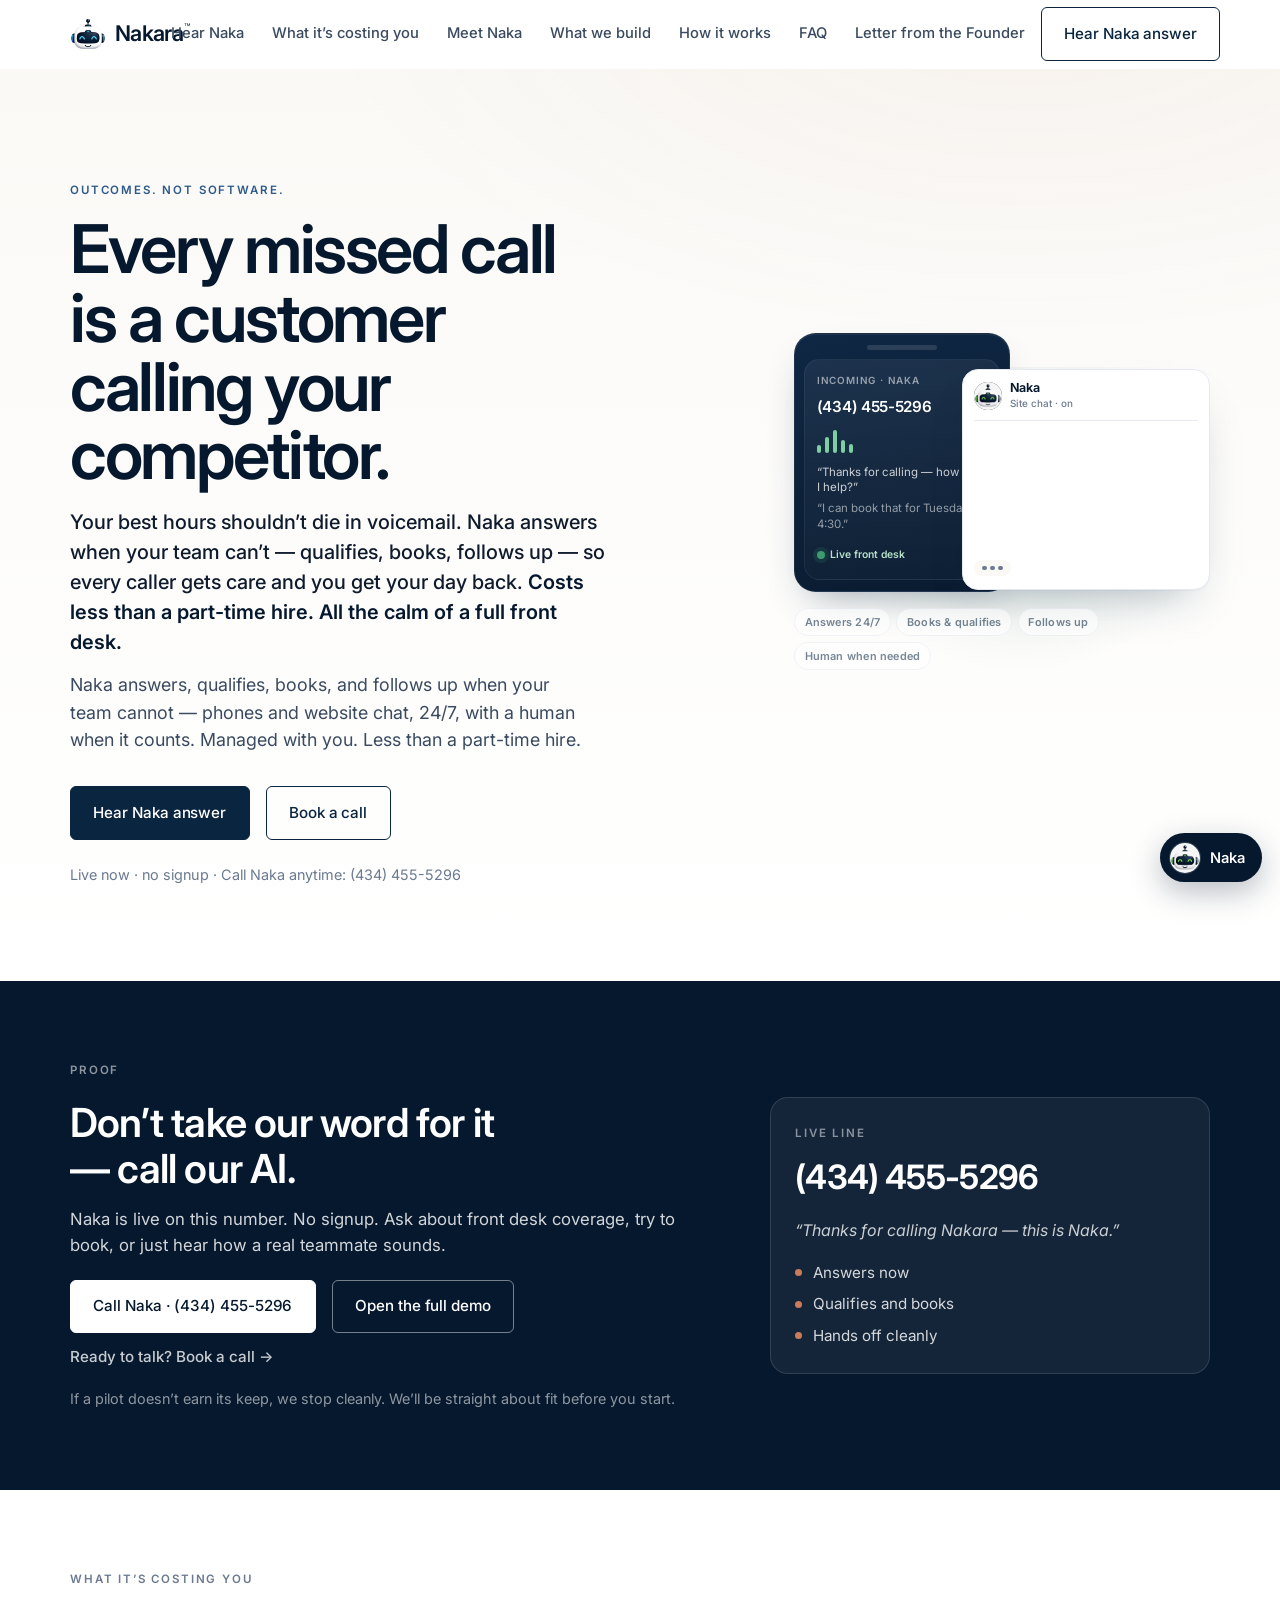
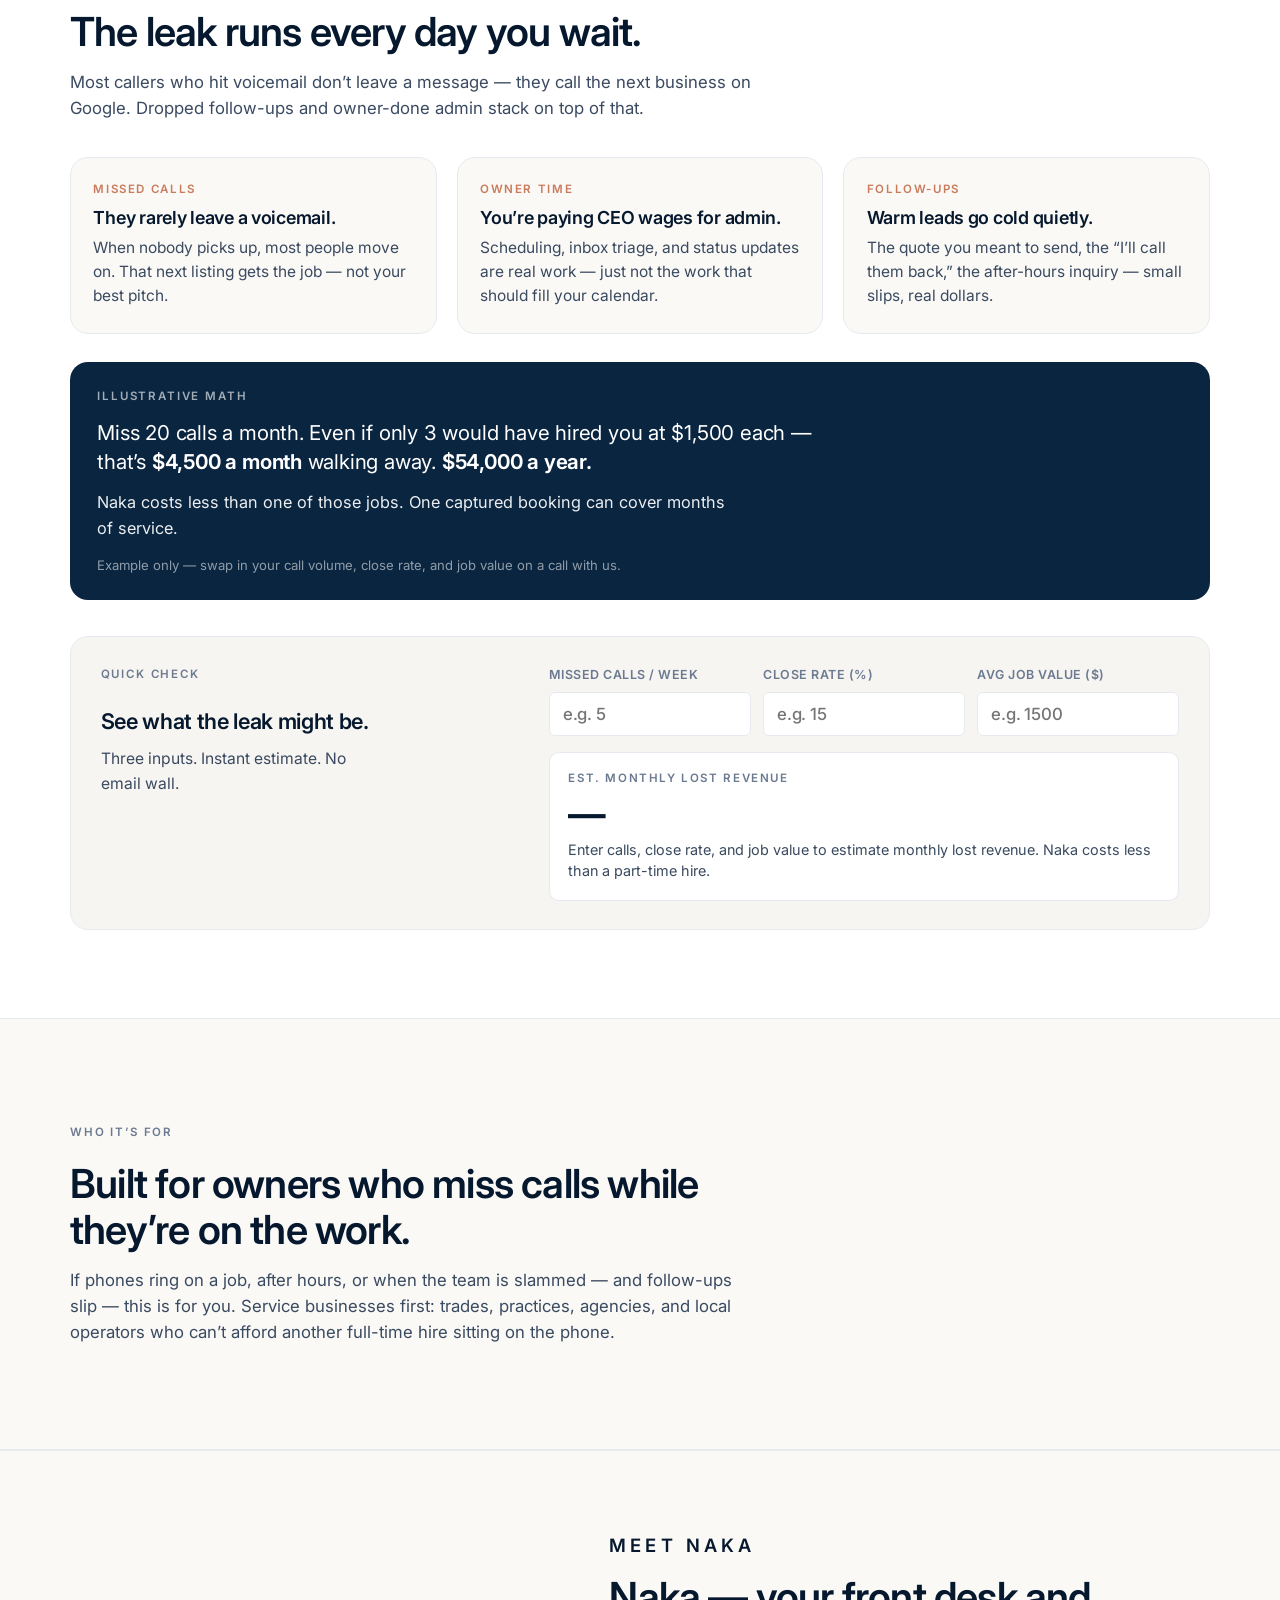
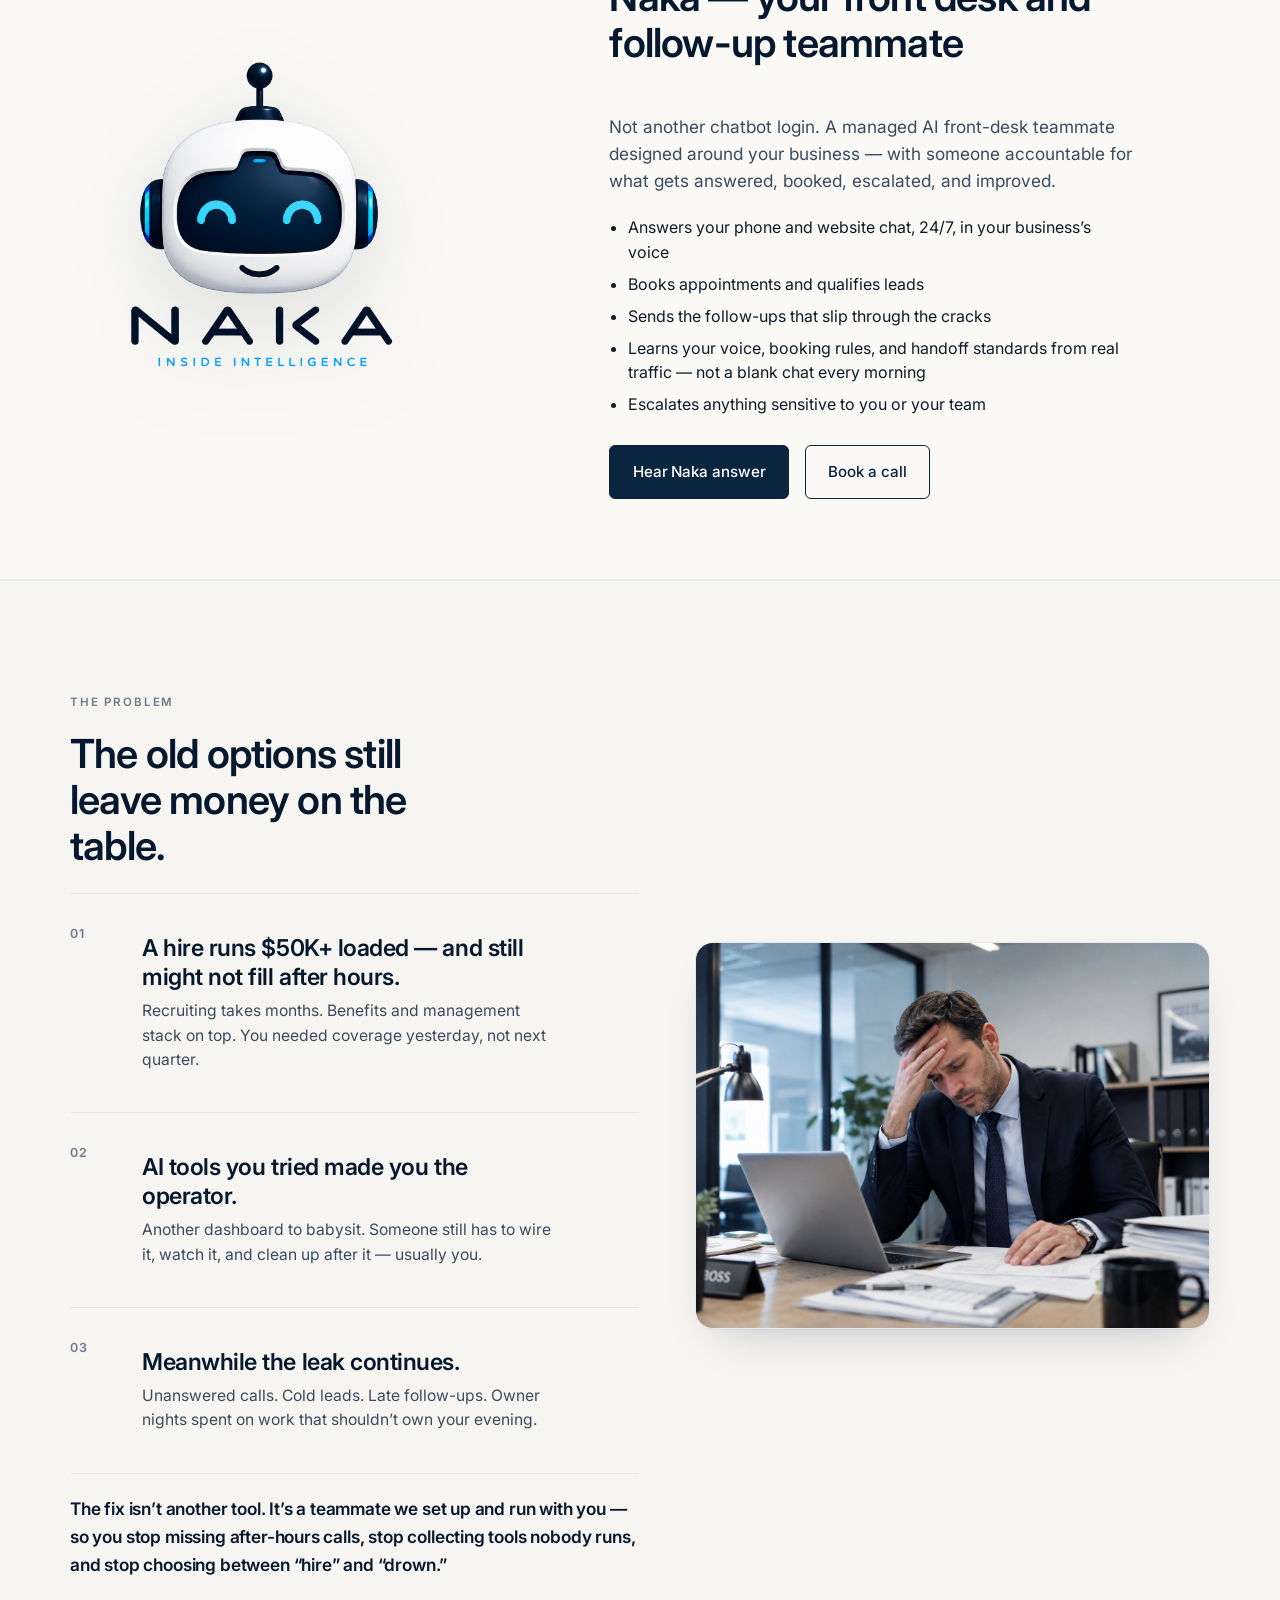
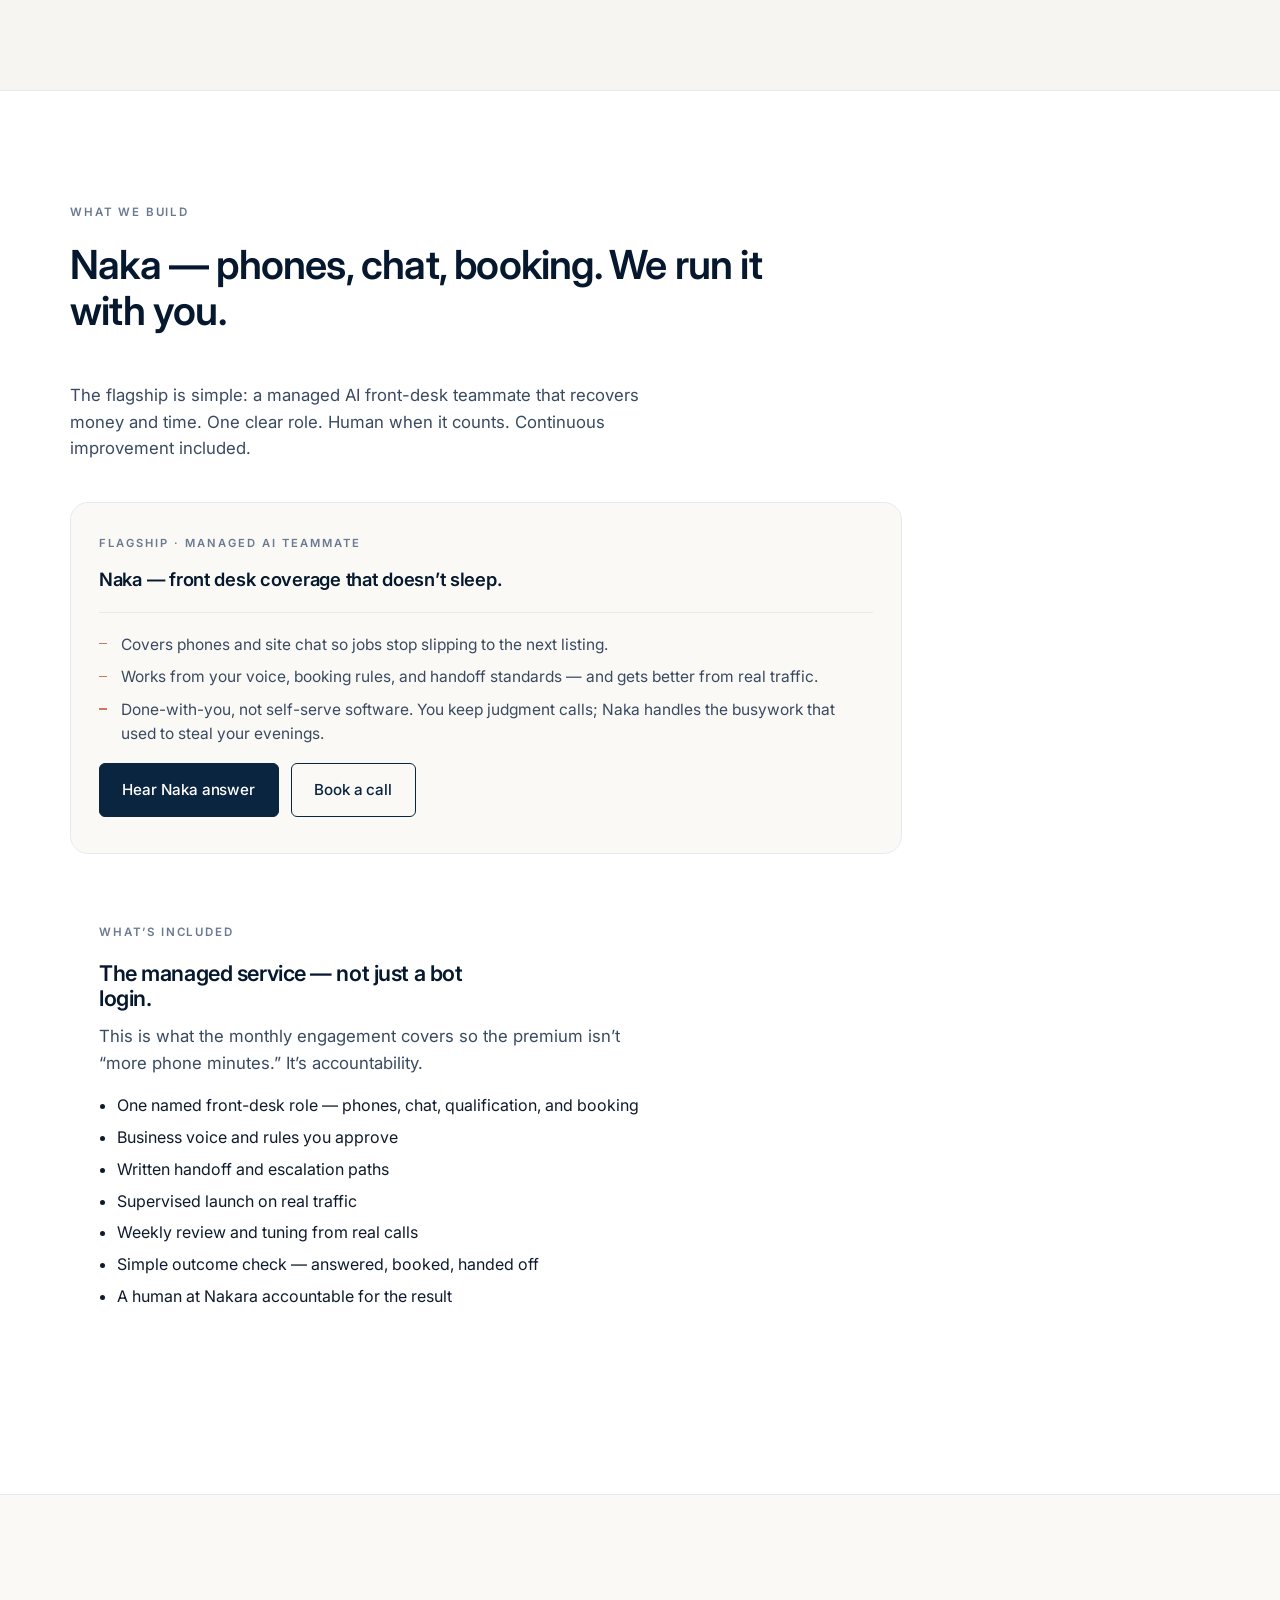
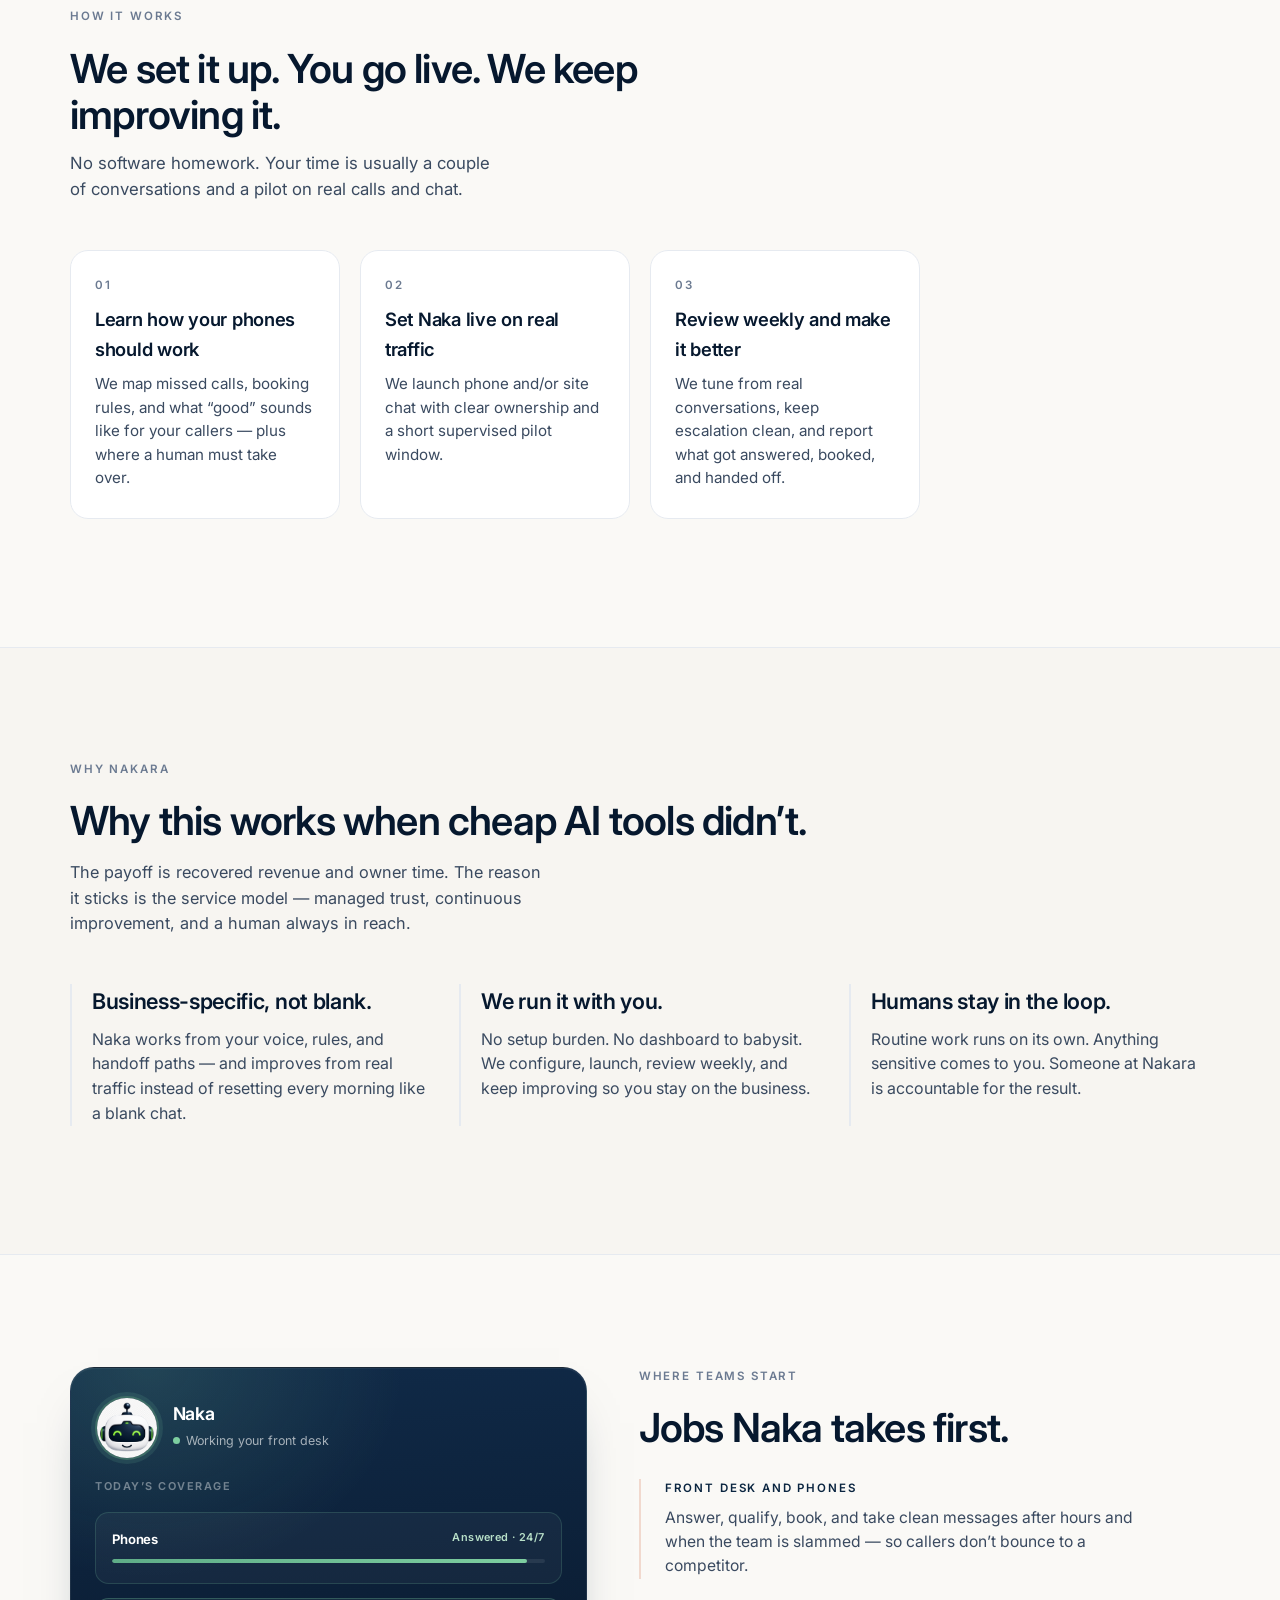
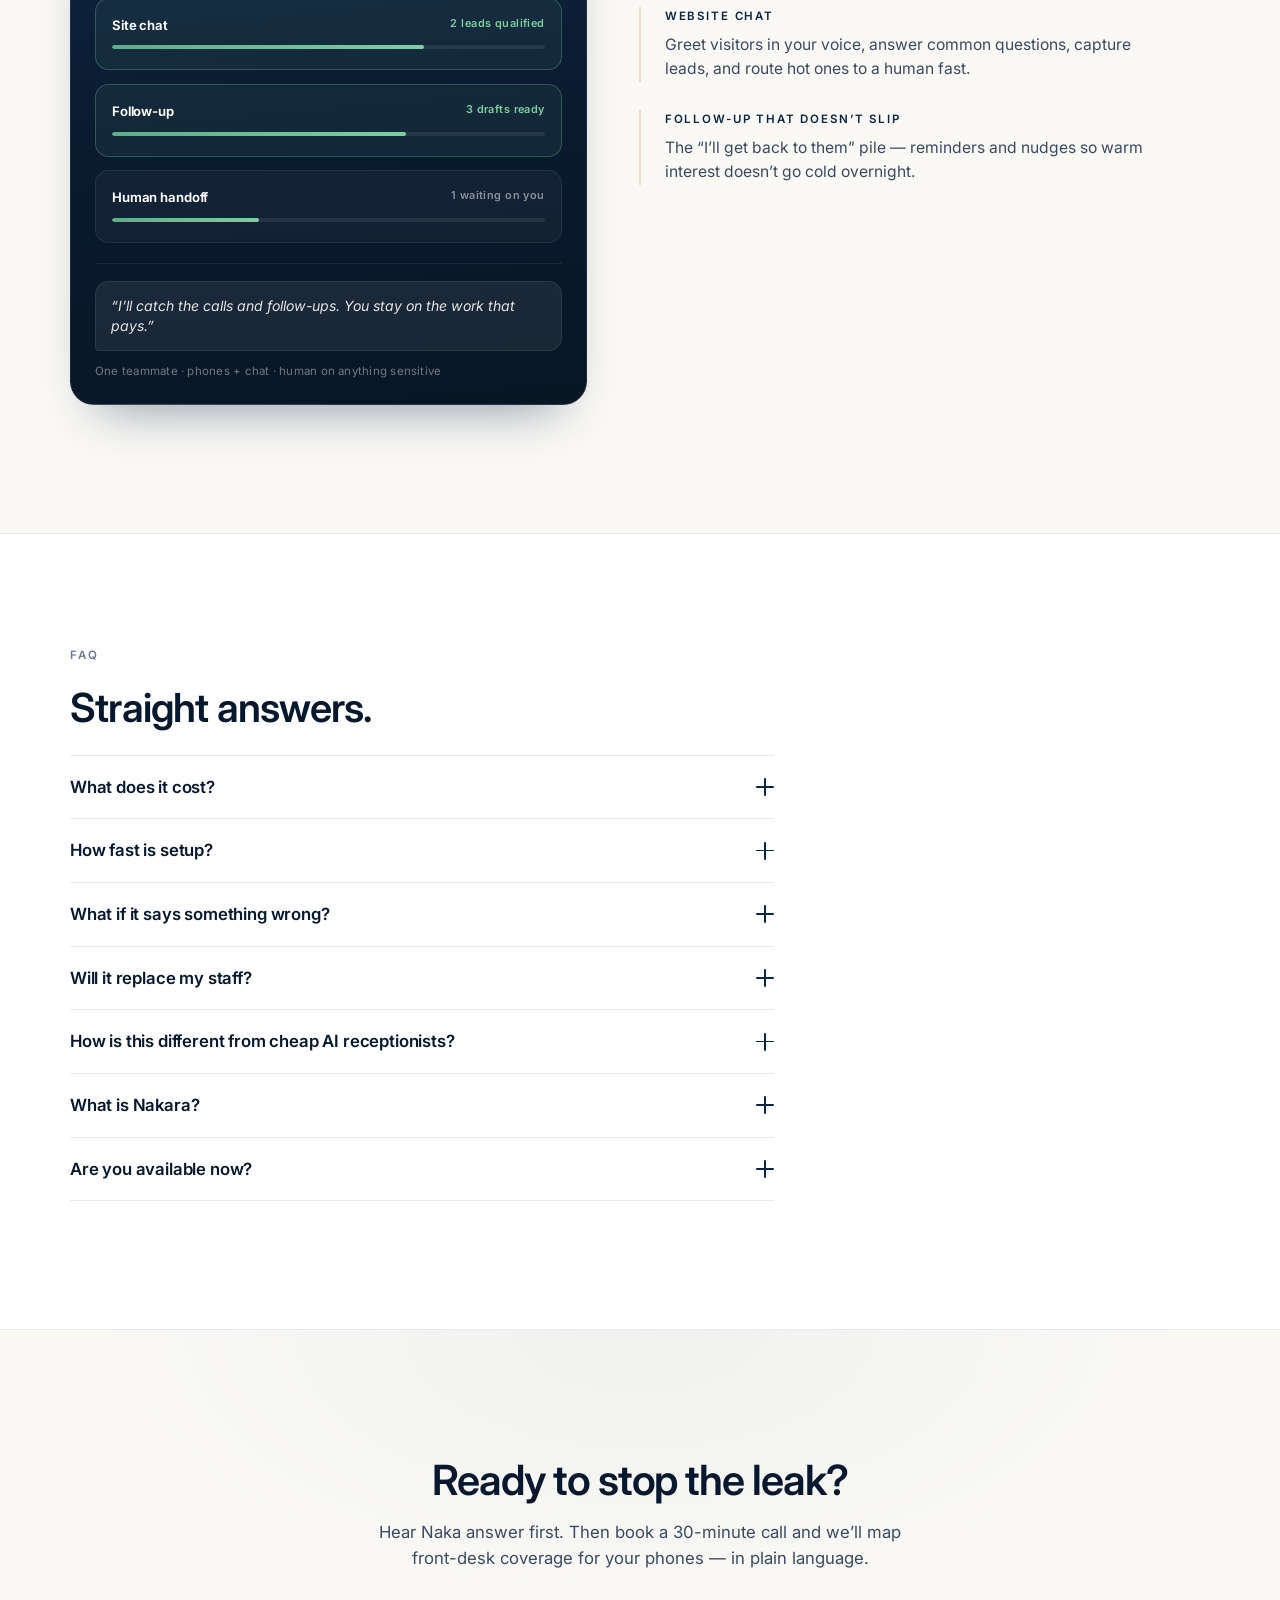
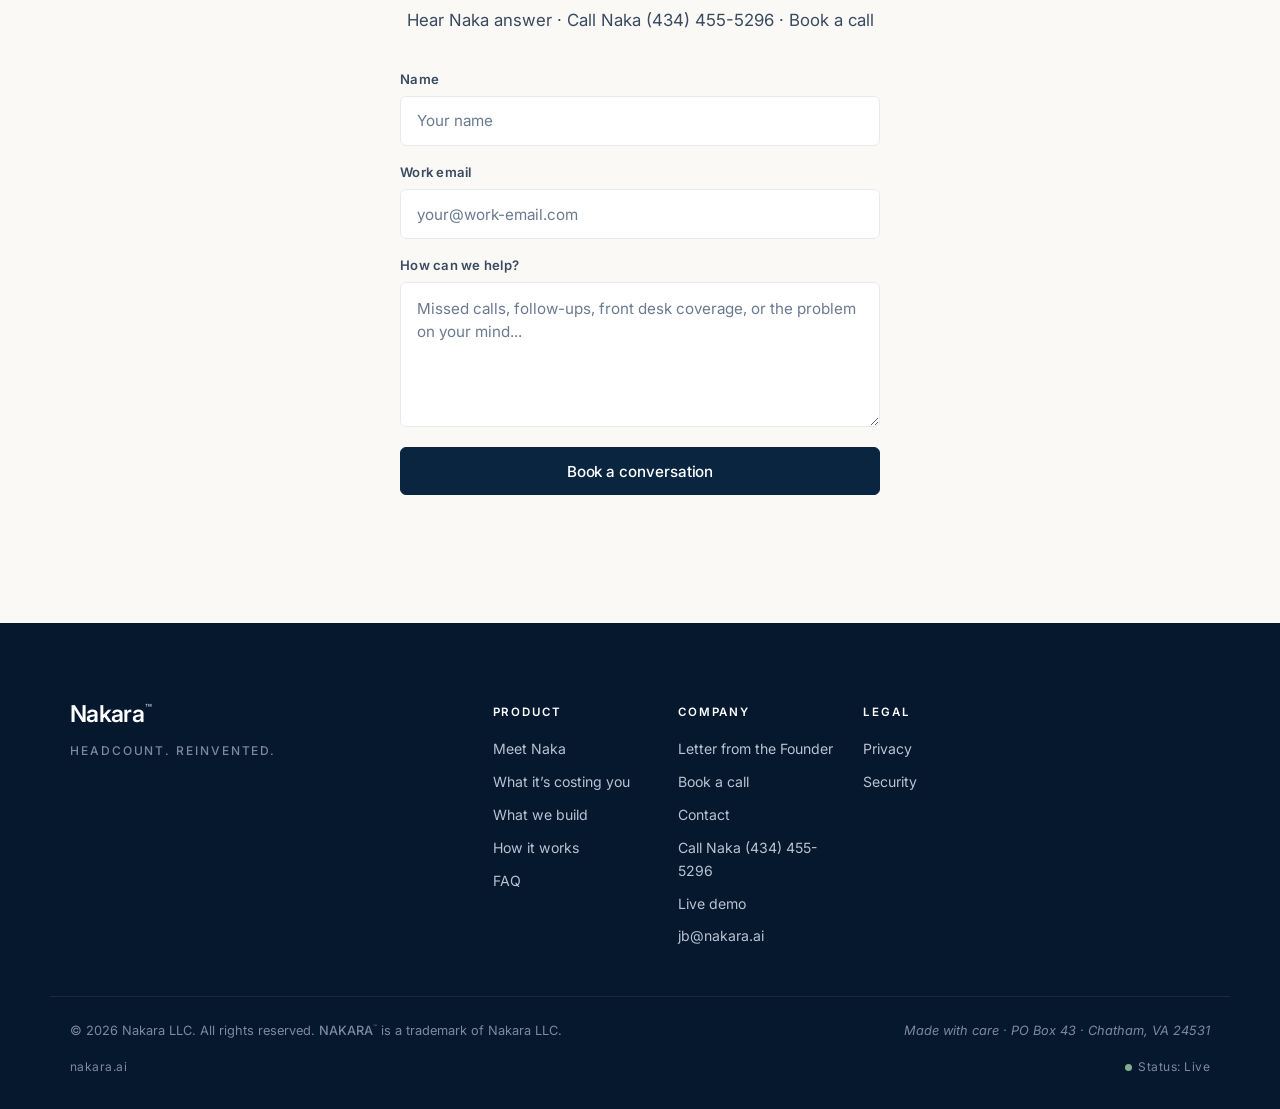
==== index.html @ ca07fe8a "Add Letter from the Founder page with nav tab and JB signature Dedicated letter.html from founder PD" ====
<!DOCTYPE html>
<html lang="en">
<head>
  <meta charset="UTF-8" />
  <meta name="viewport" content="width=device-width, initial-scale=1.0" />
  <meta name="description" content="Naka answers your phones and website 24/7, follows up on leads, and hands sensitive work to a human — for less than a part-time hire. Nakara builds AI teammates for service businesses." />
  <title>Every missed call is a customer calling your competitor | Nakara</title>
  <link rel="canonical" href="https://nakara.ai/" />
  <meta name="robots" content="index, follow" />
  <meta property="og:type" content="website" />
  <meta property="og:site_name" content="Nakara" />
  <meta property="og:url" content="https://nakara.ai/" />
  <meta property="og:title" content="Every missed call is a customer calling your competitor | Nakara" />
  <meta property="og:description" content="Every missed call is a customer calling your competitor. Naka answers phones and chat 24/7, follows up, and escalates to a human — for less than a part-time hire." />
  <meta property="og:image" content="https://nakara.ai/assets/og-social-1200x630.jpg" />
  <meta property="og:image:width" content="1200" />
  <meta property="og:image:height" content="630" />
  <meta name="twitter:card" content="summary_large_image" />
  <meta name="twitter:title" content="Every missed call is a customer calling your competitor | Nakara" />
  <meta name="twitter:description" content="Naka answers phones and chat 24/7, follows up on every lead, and hands anything sensitive to a human — for less than a part-time hire." />
  <meta name="twitter:image" content="https://nakara.ai/assets/og-social-1200x630.jpg" />
  <script type="application/ld+json">
  {
    "@context": "https://schema.org",
    "@graph": [
      {
        "@type": ["Organization", "ProfessionalService"],
        "@id": "https://nakara.ai/#organization",
        "name": "Nakara",
        "legalName": "Nakara LLC",
        "url": "https://nakara.ai/",
        "logo": "https://nakara.ai/assets/logo-primary.png",
        "image": "https://nakara.ai/assets/og-social-1200x630.jpg",
        "email": "jb@nakara.ai",
        "telephone": "+1-616-438-6252",
        "description": "Nakara gives businesses an AI teammate that answers phones, handles follow-ups, and does the busywork — with humans in the loop.",
        "areaServed": ["US", "Virginia"],
        "priceRange": "$$",
        "address": {
          "@type": "PostalAddress",
          "streetAddress": "PO Box 43",
          "addressLocality": "Chatham",
          "addressRegion": "VA",
          "postalCode": "24531",
          "addressCountry": "US"
        },
        "foundingLocation": {
          "@type": "Place",
          "address": {
            "@type": "PostalAddress",
            "streetAddress": "PO Box 43",
            "addressLocality": "Chatham",
            "addressRegion": "VA",
            "postalCode": "24531",
            "addressCountry": "US"
          }
        },
        "contactPoint": [
          {
            "@type": "ContactPoint",
            "telephone": "+1-616-438-6252",
            "contactType": "customer service",
            "areaServed": "US",
            "availableLanguage": "English"
          },
          {
            "@type": "ContactPoint",
            "telephone": "+1-434-455-5296",
            "contactType": "customer support",
            "name": "Naka AI front desk",
            "areaServed": "US",
            "availableLanguage": "English"
          }
        ]
      },
      {
        "@type": "WebSite",
        "@id": "https://nakara.ai/#website",
        "url": "https://nakara.ai/",
        "name": "Nakara",
        "description": "Outcomes. Not software. AI teammates that recover missed calls, follow-ups, and busywork.",
        "publisher": { "@id": "https://nakara.ai/#organization" },
        "inLanguage": "en-US"
      },
      {
        "@type": "WebPage",
        "@id": "https://nakara.ai/#webpage",
        "url": "https://nakara.ai/",
        "name": "Every missed call is a customer calling your competitor | Nakara",
        "isPartOf": { "@id": "https://nakara.ai/#website" },
        "about": { "@id": "https://nakara.ai/#organization" },
        "description": "Naka answers your phones and website 24/7, follows up on leads, and hands sensitive work to a human — for less than a part-time hire.",
        "primaryImageOfPage": {
          "@type": "ImageObject",
          "url": "https://nakara.ai/assets/og-social-1200x630.jpg"
        }
      },
      {
        "@type": "FAQPage",
        "@id": "https://nakara.ai/#faq",
        "isPartOf": { "@id": "https://nakara.ai/#webpage" },
        "mainEntity": [
          {
            "@type": "Question",
            "name": "What does it cost?",
            "acceptedAnswer": {
              "@type": "Answer",
              "text": "Engagements start at less than a part-time hire. Exact scope and setup are set on the call so you only pay for what the business needs."
            }
          },
          {
            "@type": "Question",
            "name": "How fast is setup?",
            "acceptedAnswer": {
              "@type": "Answer",
              "text": "We set it up. You go live. We keep improving it. Your time is usually a couple of conversations and a pilot on real work."
            }
          },
          {
            "@type": "Question",
            "name": "What if it says something wrong?",
            "acceptedAnswer": {
              "@type": "Answer",
              "text": "Sensitive or uncertain moments escalate to you or your team. We set clear limits, review paths, and improve from real traffic — so routine work runs on its own and judgment stays human."
            }
          },
          {
            "@type": "Question",
            "name": "Will it replace my staff?",
            "acceptedAnswer": {
              "@type": "Answer",
              "text": "No. The goal is to stop missing money and free people for judgment, relationships, and craft — not to strip the company of people. Most teams start by covering after-hours, overflow, and follow-ups."
            }
          },
          {
            "@type": "Question",
            "name": "How is this different from cheap AI receptionists?",
            "acceptedAnswer": {
              "@type": "Answer",
              "text": "Self-serve bots sell minutes and dashboards. Naka is a managed front-desk teammate: scoped role, your rules, written escalation, supervised launch, weekly tuning, and a human at Nakara accountable for the result."
            }
          },
          {
            "@type": "Question",
            "name": "What is Nakara?",
            "acceptedAnswer": {
              "@type": "Answer",
              "text": "Nakara builds AI teammates for service businesses — starting with Naka, a managed front desk that answers, qualifies, books, and follows up when your team cannot."
            }
          },
          {
            "@type": "Question",
            "name": "Are you available now?",
            "acceptedAnswer": {
              "@type": "Answer",
              "text": "Yes. Hear Naka live on the site, then book a 30-minute conversation. We'll be straight about fit and timing."
            }
          }
        ]
      }
    ]
  }
  </script>
  <link rel="icon" type="image/x-icon" href="assets/favicon.ico?v=naka2" />
  <link rel="icon" type="image/png" sizes="16x16" href="assets/favicon-16.png?v=naka2" />
  <link rel="icon" type="image/png" sizes="32x32" href="assets/favicon-32.png?v=naka2" />
  <link rel="icon" type="image/png" sizes="48x48" href="assets/favicon-48.png?v=naka2" />
  <link rel="apple-touch-icon" sizes="180x180" href="assets/apple-touch-icon.png?v=naka2" />
  <link rel="manifest" href="site.webmanifest?v=naka2" />
  <link rel="preconnect" href="https://fonts.googleapis.com" />
  <link rel="preconnect" href="https://fonts.gstatic.com" crossorigin />
  <link href="https://fonts.googleapis.com/css2?family=Inter:wght@400;500;600;700&display=swap" rel="stylesheet" />
  <link rel="stylesheet" href="style.css?v=naka22" />
</head>
<body>

  <!-- ============ SECTION 1: NAV ============ -->
  <header class="nav" id="nav">
    <div class="container nav__inner">
      <a href="#top" class="nav__logo" aria-label="Nakara home">
        <img src="assets/logo-mark.png?v=naka2" alt="" class="nav__logo-mark" width="40" height="40" />
        <span class="nav__wordmark">Nakara<span class="tm" aria-hidden="true">™</span></span>
      </a>

      <nav class="nav__links" aria-label="Primary">
        <a href="#proof">Hear Naka</a>
        <a href="#cost">What it’s costing you</a>
        <a href="#naka">Meet Naka</a>
        <a href="#how">What we build</a>
        <a href="#cycle">How it works</a>
        <a href="#faq">FAQ</a>
        <a href="letter.html">Letter from the Founder</a>
      </nav>

      <a href="demo.html" class="btn btn--ghost nav__cta">Hear Naka answer</a>

      <button class="nav__burger" aria-label="Open menu" aria-expanded="false" aria-controls="mobile-menu">
        <span></span><span></span><span></span>
      </button>
    </div>

    <div class="nav__mobile" id="mobile-menu" hidden>
      <a href="#proof">Hear Naka</a>
      <a href="#cost">What it’s costing you</a>
      <a href="#naka">Meet Naka</a>
      <a href="#how">What we build</a>
      <a href="#cycle">How it works</a>
      <a href="#faq">FAQ</a>
      <a href="letter.html">Letter from the Founder</a>
      <a href="demo.html" class="btn btn--primary">Hear Naka answer</a>
      <a href="book.html" class="btn btn--ghost">Book a call</a>
    </div>
  </header>

  <main id="top">

    <!-- ============ HERO ============ -->
    <section class="hero">
      <div class="container hero__inner">
        <div class="hero__copy">
          <p class="hero__eyebrow">Outcomes. Not software.</p>
          <h1 class="hero__headline">Every missed call is a customer calling your competitor.</h1>
          <p class="hero__lede">Your best hours shouldn’t die in voicemail. Naka answers when your team can’t — qualifies, books, follows up — so every caller gets care and you get your day back. <strong>Costs less than a part-time hire. All the calm of a full front desk.</strong></p>
          <p class="hero__sub">Naka answers, qualifies, books, and follows up when your team cannot — phones and website chat, 24/7, with a human when it counts. Managed with you. Less than a part-time hire.</p>
          <div class="hero__actions">
            <a href="demo.html" class="btn btn--primary">Hear Naka answer</a>
            <a href="book.html" class="btn btn--ghost">Book a call</a>
          </div>
          <p class="hero__proof">Live now · no signup · Call Naka anytime: <a href="tel:+14344555296">(434) 455-5296</a></p>
        </div>

        <div class="hero__visual" aria-hidden="true">
          <div class="hero-stage">
            <div class="hero-stage__glow"></div>

            <div class="hero-phone">
              <div class="hero-phone__notch"></div>
              <div class="hero-phone__screen">
                <p class="hero-phone__label">Incoming · Naka</p>
                <p class="hero-phone__num">(434) 455-5296</p>
                <div class="hero-phone__wave">
                  <span></span><span></span><span></span><span></span><span></span>
                </div>
                <p class="hero-phone__line hero-phone__line--a">“Thanks for calling — how can I help?”</p>
                <p class="hero-phone__line hero-phone__line--b">“I can book that for Tuesday at 4:30.”</p>
                <div class="hero-phone__status"><span class="hero-card__dot"></span> Live front desk</div>
              </div>
            </div>

            <div class="hero-chat">
              <div class="hero-chat__head">
                <img src="assets/naka/Naka_Smile_Green.png?v=naka10" alt="" width="28" height="28" />
                <div>
                  <strong>Naka</strong>
                  <span>Site chat · on</span>
                </div>
              </div>
              <div class="hero-chat__log">
                <div class="hero-chat__bubble hero-chat__bubble--user">Can you cover our phones after 5?</div>
                <div class="hero-chat__bubble hero-chat__bubble--bot">Yes — Naka answers, qualifies, books, and hands off cleanly.</div>
                <div class="hero-chat__bubble hero-chat__bubble--bot hero-chat__bubble--late">Want a short walkthrough?</div>
              </div>
              <div class="hero-chat__typing"><i></i><i></i><i></i></div>
            </div>

            <ul class="hero-offers">
              <li class="is-on">Answers 24/7</li>
              <li>Books &amp; qualifies</li>
              <li>Follows up</li>
              <li>Human when needed</li>
            </ul>
          </div>
        </div>
      </div>
    </section>


    <!-- ============ PROOF / HEAR IT LIVE (under hero) ============ -->
    <section class="proof" id="proof">
      <div class="container proof__inner">
        <div class="proof__copy">
          <p class="section-label">Proof</p>
          <h2 class="section-h">Don’t take our word for it — call our AI.</h2>
          <p class="proof__lead">Naka is live on this number. No signup. Ask about front desk coverage, try to book, or just hear how a real teammate sounds.</p>
          <div class="proof__actions">
            <a href="tel:+14344555296" class="btn btn--primary">Call Naka · (434) 455-5296</a>
            <a href="demo.html" class="btn btn--ghost">Open the full demo</a>
            <a href="book.html" class="hero__link">Ready to talk? Book a call →</a>
          </div>
          <p class="proof__note">If a pilot doesn’t earn its keep, we stop cleanly. We’ll be straight about fit before you start.</p>
        </div>
        <div class="proof__card" aria-hidden="true">
          <p class="proof__card-label">Live line</p>
          <p class="proof__card-num">(434) 455-5296</p>
          <p class="proof__card-line">“Thanks for calling Nakara — this is Naka.”</p>
          <ul class="proof__card-list">
            <li>Answers now</li>
            <li>Qualifies and books</li>
            <li>Hands off cleanly</li>
          </ul>
        </div>
      </div>
    </section>

    <!-- ============ WHAT IT'S COSTING YOU ============ -->
    <section class="cost" id="cost">
      <div class="container">
        <p class="section-label">What it’s costing you</p>
        <h2 class="section-h">The leak runs every day you wait.</h2>
        <p class="cost__lead">Most callers who hit voicemail don’t leave a message — they call the next business on Google. Dropped follow-ups and owner-done admin stack on top of that.</p>

        <div class="cost__grid">
          <article class="cost-card">
            <p class="cost-card__kicker">Missed calls</p>
            <h3 class="cost-card__h">They rarely leave a voicemail.</h3>
            <p class="cost-card__p">When nobody picks up, most people move on. That next listing gets the job — not your best pitch.</p>
          </article>
          <article class="cost-card">
            <p class="cost-card__kicker">Owner time</p>
            <h3 class="cost-card__h">You’re paying CEO wages for admin.</h3>
            <p class="cost-card__p">Scheduling, inbox triage, and status updates are real work — just not the work that should fill your calendar.</p>
          </article>
          <article class="cost-card">
            <p class="cost-card__kicker">Follow-ups</p>
            <h3 class="cost-card__h">Warm leads go cold quietly.</h3>
            <p class="cost-card__p">The quote you meant to send, the “I’ll call them back,” the after-hours inquiry — small slips, real dollars.</p>
          </article>
        </div>

        <aside class="math-box" aria-label="Illustrative revenue math">
          <p class="math-box__label">Illustrative math</p>
          <p class="math-box__lead">Miss 20 calls a month. Even if only 3 would have hired you at $1,500 each — that’s <strong>$4,500 a month</strong> walking away. <strong>$54,000 a year.</strong></p>
          <p class="math-box__close">Naka costs less than one of those jobs. One captured booking can cover months of service.</p>
          <p class="math-box__note">Example only — swap in your call volume, close rate, and job value on a call with us.</p>
        </aside>

        <div class="roi" id="roi">
          <div class="roi__copy">
            <p class="section-label">Quick check</p>
            <h3 class="roi__h">See what the leak might be.</h3>
            <p class="roi__p">Three inputs. Instant estimate. No email wall.</p>
          </div>
          <form class="roi__form" id="roi-form">
            <div class="roi__fields">
              <label class="roi__field">
                <span>Missed calls / week</span>
                <input type="number" id="roi-calls" name="calls" min="0" max="500" step="1" value="" placeholder="e.g. 5" inputmode="numeric" />
              </label>
              <label class="roi__field">
                <span>Close rate (%)</span>
                <input type="number" id="roi-close" name="close" min="0" max="100" step="1" value="" placeholder="e.g. 15" inputmode="numeric" />
              </label>
              <label class="roi__field">
                <span>Avg job value ($)</span>
                <input type="number" id="roi-value" name="value" min="0" max="1000000" step="50" value="" placeholder="e.g. 1500" inputmode="numeric" />
              </label>
            </div>
            <div class="roi__result" aria-live="polite">
              <p class="roi__result-label">Est. monthly lost revenue</p>
              <p class="roi__result-num" id="roi-monthly">—</p>
              <p class="roi__result-sub" id="roi-sub">Enter calls, close rate, and job value to estimate monthly lost revenue. Naka costs less than a part-time hire.</p>
            </div>
          </form>
        </div>
      </div>
    </section>

    <!-- ============ WHO IT'S FOR ============ -->
    <section class="audience" id="audience">
      <div class="container">
        <div class="audience__intro" style="max-width:46rem">
          <p class="section-label">Who it’s for</p>
          <h2 class="section-h">Built for owners who miss calls while they’re on the work.</h2>
          <p class="audience__lead">If phones ring on a job, after hours, or when the team is slammed — and follow-ups slip — this is for you. Service businesses first: trades, practices, agencies, and local operators who can’t afford another full-time hire sitting on the phone.</p>
        </div>
      </div>
    </section>

    <!-- ============ MEET NAKA ============ -->
    <section class="naka" id="naka">
      <div class="container naka__inner">
        <div class="naka__visual">
          <img src="assets/naka/naka-logo-lockup.png?v=naka3" alt="Naka — Inside Intelligence" class="naka__lockup" width="420" height="420" />
        </div>
        <div class="naka__copy">
          <p class="section-label">Meet Naka</p>
          <h2 class="section-h">Naka — your front desk and follow-up teammate</h2>
          <p class="naka__lead">Not another chatbot login. A managed AI front-desk teammate designed around your business — with someone accountable for what gets answered, booked, escalated, and improved.</p>
          <ul class="naka__list">
            <li>Answers your phone and website chat, 24/7, in your business’s voice</li>
            <li>Books appointments and qualifies leads</li>
            <li>Sends the follow-ups that slip through the cracks</li>
            <li>Learns your voice, booking rules, and handoff standards from real traffic — not a blank chat every morning</li>
            <li>Escalates anything sensitive to you or your team</li>
          </ul>
          <div class="naka__actions">
            <a href="demo.html" class="btn btn--primary">Hear Naka answer</a>
            <a href="book.html" class="btn btn--ghost">Book a call</a>
          </div>
        </div>
      </div>
    </section>

    <!-- ============ THE PROBLEM (merged stop) ============ -->
    <section class="problem" id="problem">
      <div class="container problem__inner">
        <div class="problem__copy">
          <p class="section-label">The problem</p>
          <h2 class="section-h problem__title">The old options still leave money on the table.</h2>
          <ol class="problem__list">
            <li class="problem__item">
              <h3 class="problem__h">A hire runs $50K+ loaded — and still might not fill after hours.</h3>
              <p class="problem__sub">Recruiting takes months. Benefits and management stack on top. You needed coverage yesterday, not next quarter.</p>
            </li>
            <li class="problem__item">
              <h3 class="problem__h">AI tools you tried made you the operator.</h3>
              <p class="problem__sub">Another dashboard to babysit. Someone still has to wire it, watch it, and clean up after it — usually you.</p>
            </li>
            <li class="problem__item">
              <h3 class="problem__h">Meanwhile the leak continues.</h3>
              <p class="problem__sub">Unanswered calls. Cold leads. Late follow-ups. Owner nights spent on work that shouldn’t own your evening.</p>
            </li>
          </ol>
          <p class="problem__close">The fix isn’t another tool. It’s a teammate we set up and run with you — so you stop missing after-hours calls, stop collecting tools nobody runs, and stop choosing between “hire” and “drown.”</p>
        </div>
        <figure class="problem__media">
          <img
            src="assets/problem-owner-overload.jpg?v=naka13"
            alt="Business owner overwhelmed at a desk full of work"
            width="1400"
            height="1050"
            loading="lazy"
            decoding="async"
          />
        </figure>
      </div>
    </section>


    <!-- ============ WHAT WE BUILD ============ -->
    <section class="how" id="how">
      <div class="container">
        <p class="section-label">What we build</p>
        <h2 class="section-h">Naka — phones, chat, booking. We run it with you.</h2>
        <p class="how__lead">The flagship is simple: a managed AI front-desk teammate that recovers money and time. One clear role. Human when it counts. Continuous improvement included.</p>

        <div class="how__grid how__grid--flagship">
          <article class="feature feature--flagship">
            <p class="feature__tag">Flagship · managed AI teammate</p>
            <h3 class="feature__title">Naka — front desk coverage that doesn’t sleep.</h3>
            <ul class="feature__benefits">
              <li>Covers phones and site chat so jobs stop slipping to the next listing.</li>
              <li>Works from your voice, booking rules, and handoff standards — and gets better from real traffic.</li>
              <li>Done-with-you, not self-serve software. You keep judgment calls; Naka handles the busywork that used to steal your evenings.</li>
            </ul>
            <div class="feature__actions">
              <a href="demo.html" class="btn btn--primary">Hear Naka answer</a>
              <a href="book.html" class="btn btn--ghost">Book a call</a>
            </div>
          </article>
        </div>

        <div class="includes" id="includes" style="margin-top:2.5rem;padding:1.75rem;border:1px solid rgba(255,255,255,0.08);border-radius:1rem;background:rgba(255,255,255,0.02)">
          <p class="section-label">What’s included</p>
          <h3 class="section-h" style="font-size:1.35rem;margin-bottom:0.75rem">The managed service — not just a bot login.</h3>
          <p class="how__lead" style="margin-bottom:1rem">This is what the monthly engagement covers so the premium isn’t “more phone minutes.” It’s accountability.</p>
          <ul class="naka__list" style="max-width:40rem">
            <li>One named front-desk role — phones, chat, qualification, and booking</li>
            <li>Business voice and rules you approve</li>
            <li>Written handoff and escalation paths</li>
            <li>Supervised launch on real traffic</li>
            <li>Weekly review and tuning from real calls</li>
            <li>Simple outcome check — answered, booked, handed off</li>
            <li>A human at Nakara accountable for the result</li>
          </ul>
        </div>
      </div>
    </section>


    <!-- ============ HOW IT WORKS ============ -->
    <section class="cycle" id="cycle">
      <div class="container">
        <div class="cycle__top">
          <div class="cycle__intro">
            <p class="section-label">How it works</p>
            <h2 class="section-h">We set it up. You go live. We keep improving it.</h2>
            <p class="cycle__lead">No software homework. Your time is usually a couple of conversations and a pilot on real calls and chat.</p>
          </div>
        </div>

        <ol class="cycle__steps">
          <li class="cycle__step">
            <span class="cycle__num" aria-hidden="true">01</span>
            <h3 class="cycle__h">Learn how your phones should work</h3>
            <p class="cycle__p">We map missed calls, booking rules, and what “good” sounds like for your callers — plus where a human must take over.</p>
          </li>
          <li class="cycle__step">
            <span class="cycle__num" aria-hidden="true">02</span>
            <h3 class="cycle__h">Set Naka live on real traffic</h3>
            <p class="cycle__p">We launch phone and/or site chat with clear ownership and a short supervised pilot window.</p>
          </li>
          <li class="cycle__step">
            <span class="cycle__num" aria-hidden="true">03</span>
            <h3 class="cycle__h">Review weekly and make it better</h3>
            <p class="cycle__p">We tune from real conversations, keep escalation clean, and report what got answered, booked, and handed off.</p>
          </li>
        </ol>
      </div>
    </section>


    <!-- ============ WHY NAKARA ============ -->
    <section class="why" id="why">
      <div class="container">
        <p class="section-label">Why Nakara</p>
        <h2 class="section-h">Why this works when cheap AI tools didn’t.</h2>
        <p class="why__diff">The payoff is recovered revenue and owner time. The reason it sticks is the service model — managed trust, continuous improvement, and a human always in reach.</p>

        <div class="why__grid why__grid--three">
          <div class="pillar">
            <h3 class="pillar__h">Business-specific, not blank.</h3>
            <p class="pillar__p">Naka works from your voice, rules, and handoff paths — and improves from real traffic instead of resetting every morning like a blank chat.</p>
          </div>
          <div class="pillar">
            <h3 class="pillar__h">We run it with you.</h3>
            <p class="pillar__p">No setup burden. No dashboard to babysit. We configure, launch, review weekly, and keep improving so you stay on the business.</p>
          </div>
          <div class="pillar">
            <h3 class="pillar__h">Humans stay in the loop.</h3>
            <p class="pillar__p">Routine work runs on its own. Anything sensitive comes to you. Someone at Nakara is accountable for the result.</p>
          </div>
        </div>
      </div>
    </section>



    <!-- ============ USE CASES ============ -->
    <section class="usecases" id="start">
      <div class="container usecases__inner">
        <aside class="naka-board" aria-hidden="true">
          <div class="naka-board__head">
            <img
              src="assets/naka/Naka_Smile_Green.png?v=naka10"
              alt=""
              class="naka-board__face"
              width="64"
              height="64"
            />
            <div class="naka-board__who">
              <strong>Naka</strong>
              <span><i class="naka-board__live"></i> Working your front desk</span>
            </div>
          </div>

          <p class="naka-board__tag">Today’s coverage</p>

          <ul class="naka-board__lanes">
            <li class="naka-board__lane is-done">
              <span class="naka-board__lane-label">Phones</span>
              <span class="naka-board__lane-status">Answered · 24/7</span>
              <span class="naka-board__meter"><i style="--p:96%"></i></span>
            </li>
            <li class="naka-board__lane is-run">
              <span class="naka-board__lane-label">Site chat</span>
              <span class="naka-board__lane-status">2 leads qualified</span>
              <span class="naka-board__meter"><i style="--p:72%"></i></span>
            </li>
            <li class="naka-board__lane is-run">
              <span class="naka-board__lane-label">Follow-up</span>
              <span class="naka-board__lane-status">3 drafts ready</span>
              <span class="naka-board__meter"><i style="--p:68%"></i></span>
            </li>
            <li class="naka-board__lane is-wait">
              <span class="naka-board__lane-label">Human handoff</span>
              <span class="naka-board__lane-status">1 waiting on you</span>
              <span class="naka-board__meter"><i style="--p:34%"></i></span>
            </li>
          </ul>

          <div class="naka-board__foot">
            <div class="naka-board__bubble">
              “I’ll catch the calls and follow-ups. You stay on the work that pays.”
            </div>
            <p class="naka-board__meta">One teammate · phones + chat · human on anything sensitive</p>
          </div>
        </aside>

        <div class="usecases__copy">
          <p class="section-label">Where teams start</p>
          <h2 class="section-h">Jobs Naka takes first.</h2>

          <div class="usecases__list">
            <article class="usecase">
              <p class="usecase__label">Front desk and phones</p>
              <p class="usecase__body">Answer, qualify, book, and take clean messages after hours and when the team is slammed — so callers don’t bounce to a competitor.</p>
            </article>
            <article class="usecase">
              <p class="usecase__label">Website chat</p>
              <p class="usecase__body">Greet visitors in your voice, answer common questions, capture leads, and route hot ones to a human fast.</p>
            </article>
            <article class="usecase">
              <p class="usecase__label">Follow-up that doesn’t slip</p>
              <p class="usecase__body">The “I’ll get back to them” pile — reminders and nudges so warm interest doesn’t go cold overnight.</p>
            </article>
          </div>
        </div>
      </div>
    </section>


    <!-- ============ FAQ ============ -->
    <section class="faq" id="faq">
      <div class="container">
        <div class="faq__wrap">
          <p class="section-label">FAQ</p>
          <h2 class="section-h">Straight answers.</h2>

          <div class="faq__list">
            <div class="faq__item">
              <button type="button" class="faq__q" aria-expanded="false" id="faq-q1" aria-controls="faq-a1">
                What does it cost?
                <span class="faq__icon" aria-hidden="true"></span>
              </button>
              <div class="faq__a" id="faq-a1" role="region" aria-labelledby="faq-q1" hidden>
                <p>Engagements start at <strong>less than a part-time hire</strong>. Exact scope is set on a 30-minute call so you only pay for the front-desk role the business needs.</p>
              </div>
            </div>

            <div class="faq__item">
              <button type="button" class="faq__q" aria-expanded="false" id="faq-q2" aria-controls="faq-a2">
                How fast is setup?
                <span class="faq__icon" aria-hidden="true"></span>
              </button>
              <div class="faq__a" id="faq-a2" role="region" aria-labelledby="faq-q2" hidden>
                <p>We set it up. You go live. We keep improving it weekly from real calls and chat.</p>
              </div>
            </div>

            <div class="faq__item">
              <button type="button" class="faq__q" aria-expanded="false" id="faq-q3" aria-controls="faq-a3">
                What if it says something wrong?
                <span class="faq__icon" aria-hidden="true"></span>
              </button>
              <div class="faq__a" id="faq-a3" role="region" aria-labelledby="faq-q3" hidden>
                <p>Sensitive or uncertain moments escalate to you or your team. We set clear limits, review paths, and improve from real traffic — so routine work runs on its own and judgment stays human.</p>
              </div>
            </div>

            <div class="faq__item">
              <button type="button" class="faq__q" aria-expanded="false" id="faq-q4" aria-controls="faq-a4">
                Will it replace my staff?
                <span class="faq__icon" aria-hidden="true"></span>
              </button>
              <div class="faq__a" id="faq-a4" role="region" aria-labelledby="faq-q4" hidden>
                <p>No. The goal is to stop missing money and free people for judgment, relationships, and craft — not to strip the company of people. Most teams start by covering after-hours, overflow, and follow-ups.</p>
              </div>
            </div>

            <div class="faq__item">
              <button type="button" class="faq__q" aria-expanded="false" id="faq-q5" aria-controls="faq-a5">
                How is this different from cheap AI receptionists?
                <span class="faq__icon" aria-hidden="true"></span>
              </button>
              <div class="faq__a" id="faq-a5" role="region" aria-labelledby="faq-q5" hidden>
                <p>Self-serve bots sell minutes and dashboards. Naka is a managed front-desk teammate: scoped role, your rules, written escalation, supervised launch, weekly tuning, and a human at Nakara accountable for the result. You keep the judgment calls.</p>
              </div>
            </div>

            <div class="faq__item">
              <button type="button" class="faq__q" aria-expanded="false" id="faq-q6" aria-controls="faq-a6">
                What is Nakara?
                <span class="faq__icon" aria-hidden="true"></span>
              </button>
              <div class="faq__a" id="faq-a6" role="region" aria-labelledby="faq-q6" hidden>
                <p>Nakara builds AI teammates for service businesses — starting with Naka, a managed front desk that answers, qualifies, books, and follows up when your team cannot.</p>
              </div>
            </div>

            <div class="faq__item">
              <button type="button" class="faq__q" aria-expanded="false" id="faq-q7" aria-controls="faq-a7">
                Are you available now?
                <span class="faq__icon" aria-hidden="true"></span>
              </button>
              <div class="faq__a" id="faq-a7" role="region" aria-labelledby="faq-q7" hidden>
                <p>Yes. Hear Naka live first, then book a 30-minute conversation. We’ll be straight about fit and timing.</p>
              </div>
            </div>
          </div>
        </div>
      </div>
    </section>

    <!-- ============ CTA ============ -->
    <section class="cta" id="cta">
      <div class="container cta__inner">
                <h2 class="cta__h">Ready to stop the leak?</h2>
        <p class="cta__sub">Hear Naka answer first. Then book a 30-minute call and we’ll map front-desk coverage for your phones — in plain language.</p>
        <p class="cta__sub" style="margin-top:0.5rem">
          <a href="demo.html">Hear Naka answer</a>
          ·
          <a href="tel:+14344555296">Call Naka (434) 455-5296</a>
          ·
          <a href="book.html">Book a call</a>
        </p>

        <form
          class="cta__form"
          id="cta-form"
          method="POST"
          action="https://script.google.com/macros/s/AKfycbz8DN-GAP3gkDnMw3RtM542jl2n8a5HpKWuK1e96a7IAwZ593bRHPiTGXoksH8WXNjY/exec"
        >
          <input type="text" name="_honey" class="cta__honey" tabindex="-1" autocomplete="off" aria-hidden="true" />

          <div class="cta__field">
            <label class="cta__label" for="cta-name">Name</label>
            <input id="cta-name" name="name" type="text" required placeholder="Your name" autocomplete="name" />
          </div>

          <div class="cta__field">
            <label class="cta__label" for="cta-email">Work email</label>
            <input id="cta-email" name="email" type="email" required placeholder="your@work-email.com" autocomplete="email" />
          </div>

          <div class="cta__field">
            <label class="cta__label" for="cta-body">How can we help?</label>
            <textarea id="cta-body" name="message" required rows="5" placeholder="Missed calls, follow-ups, front desk coverage, or the problem on your mind..."></textarea>
          </div>

          <button type="submit" class="btn btn--primary" id="cta-submit">Book a conversation</button>
          <p class="cta__status" id="cta-status" role="status" aria-live="polite" hidden></p>
        </form>
      </div>
    </section>

  </main>

  <!-- ============ FOOTER ============ -->
  <footer class="footer">
    <div class="container footer__inner">
      <div class="footer__brand">
        <a href="#top" class="footer__logo-lockup" aria-label="Nakara home">
          <span class="footer__wordmark">Nakara<span class="tm" aria-hidden="true">™</span></span>
        </a>
        <p class="footer__tag">Headcount. Reinvented.</p>
      </div>

      <div class="footer__cols">
        <div class="footer__col">
          <p class="footer__h">Product</p>
          <a href="#naka">Meet Naka</a>
          <a href="#cost">What it’s costing you</a>
          <a href="#how">What we build</a>
          <a href="#cycle">How it works</a>
          <a href="#faq">FAQ</a>
        </div>
        <div class="footer__col">
          <p class="footer__h">Company</p>
          <a href="letter.html">Letter from the Founder</a>
          <a href="book.html">Book a call</a>
          <a href="#cta">Contact</a>
          <a href="tel:+14344555296">Call Naka (434) 455-5296</a>
          <a href="demo.html">Live demo</a>
          <a href="mailto:jb@nakara.ai">jb@nakara.ai</a>
        </div>
        <div class="footer__col">
          <p class="footer__h">Legal</p>
          <a href="privacy.html">Privacy</a>
          <a href="security.html">Security</a>
        </div>
      </div>
    </div>

    <div class="container footer__base">
      <p>&copy; <span id="year"></span> Nakara LLC. All rights reserved. <span class="footer__tm-inline">NAKARA<span class="tm" aria-hidden="true">™</span></span> is a trademark of Nakara LLC.</p>
      <p class="footer__quiet">Made with care · PO Box 43 · Chatham, VA 24531</p>
    </div>

    <div class="container footer__meta">
      <p class="footer__coming"><a href="https://nakara.ai">nakara.ai</a></p>
      <p class="footer__status"><span class="footer__status-dot" aria-hidden="true"></span>Status: Live</p>
    </div>
  </footer>

  <script>
    window.NAKARA_CHAT = {
      phone: '+14344555296',
      phoneDisplay: '(434) 455-5296',
      apiUrl: 'https://naka-chat-api.onrender.com'
    };
  </script>
  <script src="script.js?v=naka16"></script>
  <script src="chat.js?v=naka16"></script>
</body>
</html>
---- style.css ----
/* =========================================================
   Nakara — Headcount. Reinvented.
   Customer-facing site. Calm. Premium. Modern.
   ========================================================= */

/* -------- Brand tokens -------- */
:root {
  /* Palette: deep navy + warm off-white + single soft accent */
  --navy-900: #06182E;
  --navy-800: #0A2540;
  --navy-700: #14355B;
  --navy-500: #2E5A8A;
  --ink: #0F1B2D;
  --ink-soft: #3A4A60;
  --muted: #6B7A91;
  --line: #E6EAF0;
  --off-white: #F7F5F1;   /* warm paper */
  --paper: #FAF9F6;       /* slightly warmer than #fff */
  --white: #FFFFFF;

  /* Single accent — warm clay, used very sparingly (active row, focus, etc.) */
  --accent: #C97B5C;
  --accent-soft: #F1D9CE;

  /* Highlight for "new / highlight" row in hero mockup */
  --highlight: #E8F0EC;
  --highlight-line: #B9D4C5;

  /* Type */
  --font-sans: 'Inter', -apple-system, BlinkMacSystemFont, 'Segoe UI', Helvetica, Arial, sans-serif;

  /* Spacing scale */
  --space-1: 0.5rem;
  --space-2: 1rem;
  --space-3: 1.5rem;
  --space-4: 2rem;
  --space-5: 3rem;
  --space-6: 4rem;
  --space-7: 6rem;
  --space-8: 8rem;

  /* Layout */
  --container: 1180px;
  --radius-sm: 6px;
  --radius: 10px;
  --radius-lg: 18px;

  /* Motion */
  --ease: cubic-bezier(0.2, 0.6, 0.2, 1);
  --t-fast: 160ms;
  --t-med: 280ms;
}

/* -------- Reset / base -------- */
*, *::before, *::after { box-sizing: border-box; }
html { scroll-behavior: smooth; }
body {
  margin: 0;
  font-family: var(--font-sans);
  font-size: 17px;
  line-height: 1.6;
  color: var(--ink);
  background: var(--white);
  -webkit-font-smoothing: antialiased;
  -moz-osx-font-smoothing: grayscale;
  text-rendering: optimizeLegibility;
}

img { max-width: 100%; display: block; }
a { color: inherit; text-decoration: none; }
button { font-family: inherit; }

.visually-hidden {
  position: absolute; width: 1px; height: 1px;
  padding: 0; margin: -1px; overflow: hidden;
  clip: rect(0,0,0,0); white-space: nowrap; border: 0;
}

.container {
  width: 100%;
  max-width: var(--container);
  margin: 0 auto;
  padding: 0 1.25rem;
}

/* -------- Buttons -------- */
.btn {
  display: inline-flex;
  align-items: center;
  justify-content: center;
  gap: 0.5rem;
  padding: 0.85rem 1.4rem;
  font-size: 0.95rem;
  font-weight: 500;
  letter-spacing: -0.005em;
  border-radius: var(--radius-sm);
  border: 1px solid transparent;
  cursor: pointer;
  transition: background var(--t-fast) var(--ease),
              color var(--t-fast) var(--ease),
              border-color var(--t-fast) var(--ease),
              transform var(--t-fast) var(--ease);
  white-space: nowrap;
}
.btn--primary {
  background: var(--navy-800);
  color: var(--white);
  border-color: var(--navy-800);
}
.btn--primary:hover {
  background: var(--navy-900);
  border-color: var(--navy-900);
}
.btn--ghost {
  background: transparent;
  color: var(--navy-800);
  border-color: var(--navy-800);
}
.btn--ghost:hover {
  background: var(--navy-800);
  color: var(--white);
}

/* -------- Section labels & headlines (shared) -------- */
.section-label {
  font-size: 0.72rem;
  font-weight: 600;
  letter-spacing: 0.16em;
  text-transform: uppercase;
  color: var(--muted);
  margin: 0 0 1.25rem;
}
.section-h {
  font-size: clamp(1.6rem, 2.5vw + 1rem, 2.5rem);
  font-weight: 600;
  letter-spacing: -0.02em;
  line-height: 1.15;
  color: var(--navy-900);
  margin: 0 0 3rem;
  max-width: 26ch;
}

/* -------- Section 1: NAV -------- */
.nav {
  position: sticky;
  top: 0;
  z-index: 50;
  background: rgba(255, 255, 255, 0.78);
  backdrop-filter: saturate(180%) blur(14px);
  -webkit-backdrop-filter: saturate(180%) blur(14px);
  border-bottom: 1px solid transparent;
  transition: border-color var(--t-med) var(--ease), background var(--t-med) var(--ease);
}
.nav.is-scrolled {
  border-bottom-color: var(--line);
  background: rgba(255, 255, 255, 0.92);
}
.nav__inner {
  display: flex;
  align-items: center;
  justify-content: space-between;
  height: 68px;
  gap: 1rem;
}
.nav__logo {
  display: inline-flex;
  align-items: center;
  gap: 0.55rem;
  text-decoration: none;
}
.nav__logo-mark {
  height: 36px;
  width: 36px;
  display: block;
  flex-shrink: 0;
  object-fit: contain;
}
.nav__wordmark {
  font-size: 1.35rem;
  font-weight: 600;
  letter-spacing: -0.03em;
  line-height: 1;
  color: var(--navy-900);
}
/* Trademark claim (pending — ™ only; never ® until registration) */
.tm {
  font-size: 0.48em;
  font-weight: 600;
  letter-spacing: 0;
  line-height: 0;
  vertical-align: super;
  position: relative;
  top: -0.15em;
  margin-left: 0.08em;
  opacity: 0.72;
}

.nav__links {
  display: none;
  align-items: center;
  gap: 1.35rem;
}
.nav__links a {
  font-size: 0.9rem;
  font-weight: 500;
  color: var(--ink-soft);
  transition: color var(--t-fast) var(--ease);
  white-space: nowrap;
}
@media (min-width: 1100px) {
  .nav__links { gap: 1.75rem; }
  .nav__links a { font-size: 0.92rem; }
}
.nav__links a:hover { color: var(--navy-800); }
.nav__signin { color: var(--navy-800) !important; font-weight: 500; }

.nav__cta { display: none; }

.nav__burger {
  display: inline-flex;
  flex-direction: column;
  justify-content: center;
  gap: 5px;
  width: 40px; height: 40px;
  background: transparent;
  border: 1px solid var(--line);
  border-radius: var(--radius-sm);
  cursor: pointer;
  padding: 0 9px;
}
.nav__burger span {
  display: block;
  height: 1.5px;
  background: var(--navy-800);
  border-radius: 1px;
  transition: transform var(--t-fast) var(--ease), opacity var(--t-fast) var(--ease);
}
.nav__burger.is-open span:nth-child(1) { transform: translateY(6.5px) rotate(45deg); }
.nav__burger.is-open span:nth-child(2) { opacity: 0; }
.nav__burger.is-open span:nth-child(3) { transform: translateY(-6.5px) rotate(-45deg); }

.nav__mobile {
  display: flex;
  flex-direction: column;
  gap: 1rem;
  padding: 1.25rem 1.25rem 1.5rem;
  border-top: 1px solid var(--line);
  background: var(--white);
}
.nav__mobile[hidden] { display: none; }
.nav__mobile a {
  font-size: 1rem;
  font-weight: 500;
  color: var(--navy-800);
  padding: 0.5rem 0;
}

/* -------- Section 2: HERO -------- */
.hero {
  padding: 5rem 0 4rem;
  background:
    radial-gradient(1200px 600px at 80% -10%, rgba(201, 123, 92, 0.06), transparent 60%),
    linear-gradient(180deg, var(--paper) 0%, var(--white) 100%);
  overflow: hidden;
}
.hero__inner {
  display: grid;
  grid-template-columns: 1fr;
  gap: 3.5rem;
  align-items: center;
}
.hero__copy { max-width: 36rem; }
.hero__eyebrow {
  font-size: 0.72rem;
  font-weight: 600;
  letter-spacing: 0.16em;
  text-transform: uppercase;
  color: var(--navy-500);
  margin: 0 0 1rem;
}
.hero__headline {
  font-size: clamp(2.4rem, 5vw + 1rem, 4.2rem);
  font-weight: 600;
  letter-spacing: -0.035em;
  line-height: 1.02;
  color: var(--navy-900);
  margin: 0 0 1.1rem;
}
.hero__lede {
  font-size: clamp(1.08rem, 0.5vw + 1rem, 1.25rem);
  color: var(--ink);
  max-width: 34rem;
  margin: 0 0 0.85rem;
  line-height: 1.5;
  font-weight: 500;
}
.hero__lede strong {
  color: var(--navy-900);
  font-weight: 600;
}
.hero__sub {
  font-size: clamp(1.02rem, 0.35vw + 0.95rem, 1.12rem);
  color: var(--ink-soft);
  max-width: 32rem;
  margin: 0 0 2rem;
  line-height: 1.55;
}
.hero__actions {
  display: flex;
  flex-wrap: wrap;
  align-items: center;
  gap: 1.5rem;
}
.hero__link {
  font-size: 0.95rem;
  font-weight: 500;
  color: var(--navy-800);
  border-bottom: 1px solid transparent;
  padding-bottom: 2px;
  transition: border-color var(--t-fast) var(--ease);
}
.hero__link:hover { border-bottom-color: var(--navy-800); }
.hero__proof {
  margin: 1.5rem 0 0;
  font-size: 0.9rem;
  color: var(--muted);
  max-width: 30rem;
  line-height: 1.5;
}

/* Hero visual — animated live product stage (mobile-first) */
.hero__visual {
  display: flex;
  justify-content: center;
  width: 100%;
  max-width: 22rem;
  margin: 0 auto;
}
.hero-stage {
  position: relative;
  width: 100%;
  min-height: 22rem;
  padding: 0.5rem 0 0.25rem;
}
.hero-stage__glow {
  position: absolute;
  inset: 10% 5% 15%;
  background: radial-gradient(ellipse at 55% 40%, rgba(143, 179, 161, 0.28), transparent 68%);
  pointer-events: none;
  z-index: 0;
}

/* Phone */
.hero-phone {
  position: relative;
  z-index: 1;
  width: 58%;
  max-width: 12.5rem;
  margin-left: 0;
  border-radius: 1.35rem;
  background: linear-gradient(165deg, #0f2744 0%, #0a1b30 100%);
  border: 1px solid rgba(255,255,255,0.08);
  box-shadow:
    0 18px 40px -18px rgba(10, 37, 64, 0.45),
    inset 0 1px 0 rgba(255,255,255,0.06);
  padding: 0.55rem 0.55rem 0.7rem;
}
.hero-phone__notch {
  width: 36%;
  height: 0.28rem;
  margin: 0.15rem auto 0.55rem;
  border-radius: 999px;
  background: rgba(255,255,255,0.12);
}
.hero-phone__screen {
  border-radius: 0.95rem;
  background: linear-gradient(180deg, rgba(255,255,255,0.06), rgba(255,255,255,0.02));
  border: 1px solid rgba(255,255,255,0.06);
  padding: 0.85rem 0.75rem 0.75rem;
  min-height: 11.5rem;
}
.hero-phone__label {
  margin: 0;
  font-size: 0.62rem;
  font-weight: 600;
  letter-spacing: 0.08em;
  text-transform: uppercase;
  color: rgba(255,255,255,0.55);
}
.hero-phone__num {
  margin: 0.35rem 0 0.7rem;
  font-size: 0.95rem;
  font-weight: 600;
  letter-spacing: -0.02em;
  color: #fff;
}
.hero-phone__wave {
  display: flex;
  align-items: flex-end;
  gap: 0.22rem;
  height: 1.4rem;
  margin-bottom: 0.75rem;
}
.hero-phone__wave span {
  display: block;
  width: 0.28rem;
  border-radius: 999px;
  background: #7dcea0;
  animation: hero-wave 1.1s ease-in-out infinite;
}
.hero-phone__wave span:nth-child(1) { height: 35%; animation-delay: 0s; }
.hero-phone__wave span:nth-child(2) { height: 70%; animation-delay: 0.12s; }
.hero-phone__wave span:nth-child(3) { height: 100%; animation-delay: 0.24s; }
.hero-phone__wave span:nth-child(4) { height: 55%; animation-delay: 0.36s; }
.hero-phone__wave span:nth-child(5) { height: 40%; animation-delay: 0.48s; }
@keyframes hero-wave {
  0%, 100% { transform: scaleY(0.55); opacity: 0.65; }
  50% { transform: scaleY(1); opacity: 1; }
}
.hero-phone__line {
  margin: 0 0 0.35rem;
  font-size: 0.72rem;
  line-height: 1.35;
  color: rgba(255,255,255,0.78);
}
.hero-phone__line--a { animation: hero-fade-in 8s ease-in-out infinite; }
.hero-phone__line--b {
  color: rgba(255,255,255,0.55);
  animation: hero-fade-in 8s ease-in-out infinite;
  animation-delay: 1.2s;
}
@keyframes hero-fade-in {
  0%, 8% { opacity: 0; transform: translateY(4px); }
  18%, 70% { opacity: 1; transform: translateY(0); }
  85%, 100% { opacity: 0.35; }
}
.hero-phone__status {
  display: inline-flex;
  align-items: center;
  gap: 0.35rem;
  margin-top: 0.55rem;
  font-size: 0.65rem;
  font-weight: 600;
  color: #b8e0c8;
}

/* Chat card */
.hero-chat {
  position: absolute;
  z-index: 2;
  right: 0;
  top: 2.4rem;
  width: 68%;
  max-width: 14.5rem;
  border-radius: 1rem;
  background: var(--white);
  border: 1px solid var(--line);
  box-shadow:
    0 1px 0 rgba(10, 37, 64, 0.03),
    0 22px 44px -22px rgba(10, 37, 64, 0.35);
  padding: 0.7rem 0.7rem 0.65rem;
  animation: hero-float 5.5s ease-in-out infinite;
}
@keyframes hero-float {
  0%, 100% { transform: translateY(0); }
  50% { transform: translateY(-6px); }
}
.hero-chat__head {
  display: flex;
  align-items: center;
  gap: 0.5rem;
  margin-bottom: 0.65rem;
  padding-bottom: 0.55rem;
  border-bottom: 1px solid var(--line);
}
.hero-chat__head img {
  width: 28px;
  height: 28px;
  border-radius: 50%;
  object-fit: cover;
  object-position: center 35%;
  background: #0b1f36;
}
.hero-chat__head strong {
  display: block;
  font-size: 0.78rem;
  font-weight: 650;
  color: var(--navy-900);
  line-height: 1.15;
}
.hero-chat__head span {
  display: block;
  font-size: 0.62rem;
  font-weight: 500;
  color: var(--muted);
}
.hero-chat__log {
  display: flex;
  flex-direction: column;
  gap: 0.4rem;
  min-height: 6.5rem;
}
.hero-chat__bubble {
  max-width: 95%;
  padding: 0.45rem 0.55rem;
  border-radius: 0.7rem;
  font-size: 0.68rem;
  line-height: 1.35;
  opacity: 0;
  transform: translateY(6px);
  animation: hero-bubble 9s ease-in-out infinite;
}
.hero-chat__bubble--user {
  align-self: flex-end;
  background: var(--navy-900);
  color: #fff;
  border-bottom-right-radius: 0.25rem;
  animation-delay: 0.4s;
}
.hero-chat__bubble--bot {
  align-self: flex-start;
  background: var(--paper);
  color: var(--navy-800);
  border: 1px solid var(--line);
  border-bottom-left-radius: 0.25rem;
  animation-delay: 1.6s;
}
.hero-chat__bubble--late { animation-delay: 3.2s; }
@keyframes hero-bubble {
  0%, 6% { opacity: 0; transform: translateY(6px); }
  14%, 78% { opacity: 1; transform: translateY(0); }
  90%, 100% { opacity: 0.25; }
}
.hero-chat__typing {
  display: inline-flex;
  gap: 0.22rem;
  margin-top: 0.45rem;
  padding: 0.35rem 0.5rem;
  border-radius: 999px;
  background: var(--paper);
  width: fit-content;
}
.hero-chat__typing i {
  width: 0.28rem;
  height: 0.28rem;
  border-radius: 50%;
  background: var(--muted);
  animation: hero-dot 1.2s ease-in-out infinite;
}
.hero-chat__typing i:nth-child(2) { animation-delay: 0.15s; }
.hero-chat__typing i:nth-child(3) { animation-delay: 0.3s; }
@keyframes hero-dot {
  0%, 100% { opacity: 0.35; transform: translateY(0); }
  50% { opacity: 1; transform: translateY(-2px); }
}

/* Offerings strip */
.hero-offers {
  position: relative;
  z-index: 3;
  list-style: none;
  display: flex;
  flex-wrap: wrap;
  gap: 0.35rem;
  margin: 1rem 0 0;
  padding: 0;
  justify-content: flex-start;
}
.hero-offers li {
  font-size: 0.68rem;
  font-weight: 600;
  letter-spacing: 0.02em;
  color: var(--navy-800);
  background: var(--white);
  border: 1px solid var(--line);
  border-radius: 999px;
  padding: 0.28rem 0.6rem;
  opacity: 0.55;
  transition: opacity 0.35s ease, border-color 0.35s ease, background 0.35s ease;
  animation: hero-offer-pulse 8s ease-in-out infinite;
}
.hero-offers li:nth-child(1) { animation-delay: 0s; }
.hero-offers li:nth-child(2) { animation-delay: 2s; }
.hero-offers li:nth-child(3) { animation-delay: 4s; }
.hero-offers li:nth-child(4) { animation-delay: 6s; }
@keyframes hero-offer-pulse {
  0%, 18%, 100% { opacity: 0.5; background: var(--white); border-color: var(--line); }
  8%, 14% {
    opacity: 1;
    background: var(--highlight);
    border-color: var(--highlight-line);
  }
}
.hero-card__dot {
  width: 8px;
  height: 8px;
  border-radius: 50%;
  background: #3d9b6e;
  box-shadow: 0 0 0 4px rgba(61, 155, 110, 0.15);
}

/* Reduced motion */
@media (prefers-reduced-motion: reduce) {
  .hero-phone__wave span,
  .hero-phone__line,
  .hero-chat,
  .hero-chat__bubble,
  .hero-chat__typing i,
  .hero-offers li {
    animation: none !important;
  }
  .hero-chat__bubble,
  .hero-phone__line { opacity: 1; transform: none; }
  .hero-offers li { opacity: 0.85; }
}

@media (min-width: 480px) {
  .hero__visual { max-width: 26rem; }
  .hero-stage { min-height: 24rem; }
}

@media (min-width: 768px) {
  .hero__visual {
    max-width: none;
    margin: 0;
    justify-content: flex-end;
  }
  .hero-stage {
    width: 100%;
    max-width: 26rem;
    margin-left: auto;
    min-height: 26rem;
  }
  .hero-phone { max-width: 13.5rem; }
  .hero-chat {
    top: 2.75rem;
    max-width: 15.5rem;
  }
}

/* Hide unused old hero-card styles if present */
.hero-card { display: none; }
.board { display: none; }

/* -------- Section 2.5: WHAT NAKARA IS -------- */
.what {
  padding: 5rem 0;
  background: var(--white);
  border-bottom: 1px solid var(--line);
}
.what__inner {
  max-width: 48rem;
  margin: 0 auto;
  text-align: center;
}
.what__lead {
  font-size: clamp(1.15rem, 1vw + 1rem, 1.4rem);
  font-weight: 500;
  letter-spacing: -0.015em;
  line-height: 1.45;
  color: var(--navy-900);
  margin: 0 0 3rem;
}
.what__glance {
  display: grid;
  grid-template-columns: 1fr;
  gap: 1rem;
  text-align: left;
}
.glance {
  background: var(--paper);
  border: 1px solid var(--line);
  border-radius: var(--radius);
  padding: 1.4rem 1.5rem;
}
.glance__label {
  font-size: 0.72rem;
  font-weight: 600;
  letter-spacing: 0.14em;
  text-transform: uppercase;
  color: var(--navy-800);
  margin: 0 0 0.4rem;
}
.glance__p {
  font-size: 0.95rem;
  color: var(--ink-soft);
  margin: 0;
  line-height: 1.5;
}

/* -------- COST / MONEY LEAK (content revision) -------- */
.cost {
  padding: 5rem 0 5.5rem;
  background: var(--white);
  border-bottom: 1px solid var(--line);
}
.cost .section-h { max-width: 22ch; margin-bottom: 0.9rem; }
.cost__lead {
  font-size: 1.05rem;
  color: var(--ink-soft);
  max-width: 44rem;
  margin: 0 0 2.25rem;
  line-height: 1.55;
}
.cost__grid {
  display: grid;
  grid-template-columns: 1fr;
  gap: 1rem;
  margin-bottom: 1.75rem;
}
@media (min-width: 800px) {
  .cost__grid { grid-template-columns: repeat(3, 1fr); gap: 1.25rem; }
}
.cost-card {
  background: var(--paper);
  border: 1px solid var(--line);
  border-radius: var(--radius-lg);
  padding: 1.35rem 1.4rem 1.5rem;
}
.cost-card__kicker {
  font-size: 0.72rem;
  font-weight: 600;
  letter-spacing: 0.14em;
  text-transform: uppercase;
  color: var(--accent);
  margin: 0 0 0.55rem;
}
.cost-card__h {
  font-size: 1.12rem;
  font-weight: 600;
  letter-spacing: -0.015em;
  color: var(--navy-900);
  margin: 0 0 0.45rem;
  line-height: 1.25;
}
.cost-card__p {
  font-size: 0.97rem;
  color: var(--ink-soft);
  margin: 0;
  line-height: 1.55;
}
.math-box {
  background: var(--navy-800);
  color: var(--white);
  border-radius: var(--radius-lg);
  padding: 1.6rem 1.7rem 1.55rem;
  margin-bottom: 2.25rem;
}
.math-box__label {
  font-size: 0.72rem;
  font-weight: 600;
  letter-spacing: 0.16em;
  text-transform: uppercase;
  color: rgba(255,255,255,0.62);
  margin: 0 0 0.75rem;
}
.math-box__lead {
  font-size: clamp(1.05rem, 1.2vw + 0.9rem, 1.28rem);
  line-height: 1.45;
  margin: 0 0 0.75rem;
  max-width: 48rem;
  letter-spacing: -0.01em;
}
.math-box__lead strong { color: #fff; font-weight: 650; }
.math-box__close {
  font-size: 1.02rem;
  margin: 0 0 0.85rem;
  color: rgba(255,255,255,0.92);
  max-width: 40rem;
}
.math-box__note {
  font-size: 0.82rem;
  margin: 0;
  color: rgba(255,255,255,0.55);
}
.roi {
  display: grid;
  grid-template-columns: 1fr;
  gap: 1.25rem;
  align-items: stretch;
  background: var(--off-white);
  border: 1px solid var(--line);
  border-radius: var(--radius-lg);
  padding: 1.5rem 1.5rem 1.6rem;
}
@media (min-width: 900px) {
  .roi {
    grid-template-columns: 0.9fr 1.35fr;
    gap: 1.75rem;
    padding: 1.75rem 1.85rem;
  }
}
.roi__h {
  font-size: 1.35rem;
  font-weight: 600;
  letter-spacing: -0.015em;
  color: var(--navy-900);
  margin: 0 0 0.45rem;
}
.roi__p {
  font-size: 0.98rem;
  color: var(--ink-soft);
  margin: 0;
  max-width: 28ch;
}
.roi__form { display: flex; flex-direction: column; gap: 1rem; }
.roi__fields {
  display: grid;
  grid-template-columns: 1fr;
  gap: 0.75rem;
}
@media (min-width: 640px) {
  .roi__fields { grid-template-columns: repeat(3, 1fr); }
}
.roi__field {
  display: flex;
  flex-direction: column;
  gap: 0.4rem;
  font-size: 0.78rem;
  font-weight: 600;
  letter-spacing: 0.04em;
  text-transform: uppercase;
  color: var(--muted);
}
.roi__field input {
  font-family: inherit;
  font-size: 1.05rem;
  font-weight: 500;
  letter-spacing: -0.01em;
  color: var(--ink);
  background: var(--white);
  border: 1px solid var(--line);
  border-radius: var(--radius-sm);
  padding: 0.7rem 0.8rem;
  text-transform: none;
}
.roi__field input:focus {
  outline: 2px solid var(--accent-soft);
  border-color: var(--accent);
}
.roi__result {
  background: var(--white);
  border: 1px solid var(--line);
  border-radius: var(--radius);
  padding: 1rem 1.15rem 1.1rem;
}
.roi__result-label {
  font-size: 0.72rem;
  font-weight: 600;
  letter-spacing: 0.14em;
  text-transform: uppercase;
  color: var(--muted);
  margin: 0 0 0.35rem;
}
.roi__result-num {
  font-size: clamp(1.8rem, 2vw + 1.2rem, 2.35rem);
  font-weight: 650;
  letter-spacing: -0.03em;
  color: var(--navy-900);
  margin: 0 0 0.35rem;
  line-height: 1.1;
}
.roi__result-sub {
  font-size: 0.9rem;
  color: var(--ink-soft);
  margin: 0;
  line-height: 1.45;
}

/* -------- PROOF / CALL NAKA -------- */
.proof {
  padding: 5rem 0;
  background: var(--navy-900);
  color: var(--white);
}
.proof__inner {
  display: grid;
  grid-template-columns: 1fr;
  gap: 2rem;
  align-items: center;
}
@media (min-width: 900px) {
  .proof__inner { grid-template-columns: 1.2fr 0.8fr; gap: 2.5rem; }
}
.proof .section-label { color: rgba(255,255,255,0.55); }
.proof .section-h {
  color: var(--white);
  max-width: 18ch;
  margin-bottom: 0.9rem;
}
.proof__lead {
  font-size: 1.05rem;
  color: rgba(255,255,255,0.82);
  max-width: 40rem;
  margin: 0 0 1.35rem;
  line-height: 1.55;
}
.proof__actions {
  display: flex;
  flex-wrap: wrap;
  align-items: center;
  gap: 0.75rem 1rem;
  margin-bottom: 1rem;
}
.proof .btn--primary {
  background: var(--white);
  color: var(--navy-900);
  border-color: var(--white);
}
.proof .btn--primary:hover {
  background: var(--off-white);
  border-color: var(--off-white);
}
.proof .btn--ghost {
  color: var(--white);
  border-color: rgba(255,255,255,0.45);
}
.proof .btn--ghost:hover {
  background: rgba(255,255,255,0.1);
  color: var(--white);
}
.proof .hero__link {
  color: rgba(255,255,255,0.78);
}
.proof .hero__link:hover { color: var(--white); }
.proof__note {
  font-size: 0.9rem;
  color: rgba(255,255,255,0.55);
  margin: 0;
  max-width: 40rem;
  line-height: 1.5;
}
.proof__card {
  background: rgba(255,255,255,0.06);
  border: 1px solid rgba(255,255,255,0.12);
  border-radius: var(--radius-lg);
  padding: 1.6rem 1.5rem 1.55rem;
}
.proof__card-label {
  font-size: 0.72rem;
  font-weight: 600;
  letter-spacing: 0.16em;
  text-transform: uppercase;
  color: rgba(255,255,255,0.5);
  margin: 0 0 0.5rem;
}
.proof__card-num {
  font-size: clamp(1.6rem, 2vw + 1rem, 2.1rem);
  font-weight: 650;
  letter-spacing: -0.02em;
  margin: 0 0 0.85rem;
}
.proof__card-line {
  font-size: 1rem;
  color: rgba(255,255,255,0.78);
  margin: 0 0 1.1rem;
  font-style: italic;
}
.proof__card-list {
  list-style: none;
  margin: 0;
  padding: 0;
  display: grid;
  gap: 0.45rem;
}
.proof__card-list li {
  font-size: 0.95rem;
  color: rgba(255,255,255,0.82);
  padding-left: 1.1rem;
  position: relative;
}
.proof__card-list li::before {
  content: "";
  position: absolute;
  left: 0;
  top: 0.55em;
  width: 0.45rem;
  height: 0.45rem;
  border-radius: 50%;
  background: var(--accent);
}

/* Problem close line */
.problem__close {
  margin: 1.35rem 0 0;
  font-size: 1.08rem;
  font-weight: 600;
  color: var(--navy-900);
  letter-spacing: -0.01em;
}

/* Flagship-first what-we-build */
.how__grid--flagship {
  grid-template-columns: 1fr !important;
  max-width: 52rem;
}
.feature--flagship {
  padding: 1.6rem 1.55rem 1.65rem;
}
.feature__actions {
  display: flex;
  flex-wrap: wrap;
  gap: 0.75rem;
  margin-top: 1.15rem;
}

/* Why: three pillars */
@media (min-width: 800px) {
  .why__grid--three {
    grid-template-columns: repeat(3, 1fr);
    gap: 1.75rem;
  }
}
.why__grid--three .pillar__p { max-width: 36ch; }

/* Legal mini-pages */
.legal-page {
  padding: 4.5rem 0 5.5rem;
  background: var(--white);
}
.legal-page .section-h { max-width: 28ch; margin-bottom: 1rem; }
.legal-page__lead {
  font-size: 1.05rem;
  color: var(--ink-soft);
  max-width: 44rem;
  margin: 0 0 2rem;
  line-height: 1.55;
}
.legal-page__body {
  max-width: 44rem;
  display: grid;
  gap: 1.25rem;
}
.legal-page__body h2 {
  font-size: 1.15rem;
  font-weight: 600;
  color: var(--navy-900);
  margin: 0.5rem 0 0;
  letter-spacing: -0.01em;
}
.legal-page__body p {
  margin: 0;
  color: var(--ink-soft);
  line-height: 1.6;
  font-size: 0.98rem;
}
.legal-page__body a { color: var(--navy-800); text-decoration: underline; text-underline-offset: 2px; }

/* -------- Letter from the Founder -------- */
.letter-page {
  padding: 4.5rem 0 5.5rem;
  background:
    radial-gradient(900px 420px at 12% -8%, rgba(201, 123, 92, 0.07), transparent 55%),
    linear-gradient(180deg, var(--paper) 0%, var(--white) 55%, var(--paper) 100%);
}
.letter-page__shell {
  max-width: 44rem;
  margin: 0 auto;
}
.letter-page__eyebrow { margin-bottom: 0.75rem; }
.letter-page__corp {
  margin: 0 0 1rem;
  font-size: 0.78rem;
  font-weight: 600;
  letter-spacing: 0.14em;
  text-transform: uppercase;
  color: var(--muted);
}
.letter-page__title {
  margin: 0 0 0.65rem;
  font-size: clamp(1.85rem, 3.4vw, 2.45rem);
  font-weight: 700;
  letter-spacing: -0.03em;
  line-height: 1.15;
  color: var(--navy-900);
  max-width: 18ch;
}
.letter-page__why {
  margin: 0 0 2rem;
  font-size: 1.12rem;
  font-weight: 500;
  color: var(--ink-soft);
}
.letter-page__card {
  background: var(--white);
  border: 1px solid var(--line);
  border-radius: var(--radius-lg);
  box-shadow: 0 18px 50px rgba(6, 24, 46, 0.06);
  padding: clamp(1.75rem, 4vw, 2.75rem);
}
.letter-page__body {
  display: grid;
  gap: 1.2rem;
}
.letter-page__body > p {
  margin: 0;
  font-size: 1.05rem;
  line-height: 1.72;
  color: var(--ink-soft);
}
.letter-page__pull {
  font-size: 1.2rem !important;
  font-weight: 600;
  line-height: 1.45 !important;
  color: var(--navy-900) !important;
  letter-spacing: -0.015em;
  padding: 0.35rem 0 0.35rem 1rem;
  border-left: 3px solid var(--accent);
}
.letter-page__pull--soft {
  border-left-color: var(--navy-500);
  font-weight: 600;
}
.letter-page__close {
  font-size: 1.12rem !important;
  font-weight: 600;
  color: var(--navy-900) !important;
  line-height: 1.55 !important;
  margin-top: 0.35rem !important;
}
.letter-page__sign {
  margin-top: 1.25rem;
  padding-top: 1.5rem;
  border-top: 1px solid var(--line);
}
.letter-page__sig {
  display: block;
  width: min(210px, 55vw);
  height: auto;
  margin: 0 0 0.35rem -0.35rem;
  user-select: none;
  pointer-events: none;
}
.letter-page__name {
  margin: 0;
  font-size: 1.35rem;
  font-weight: 700;
  letter-spacing: -0.02em;
  color: var(--navy-900);
}
.letter-page__role {
  margin: 0.15rem 0 0;
  font-size: 0.98rem;
  color: var(--ink-soft);
}
.letter-page__site {
  margin: 0.45rem 0 0;
  font-size: 0.95rem;
}
.letter-page__site a {
  color: var(--navy-800);
  text-decoration: underline;
  text-underline-offset: 2px;
}
.letter-page__cta {
  display: flex;
  flex-wrap: wrap;
  align-items: center;
  gap: 0.85rem 1rem;
  margin-top: 2rem;
}
.letter-page__phone {
  font-size: 0.95rem;
  font-weight: 500;
  color: var(--navy-800);
  text-decoration: underline;
  text-underline-offset: 2px;
}
.page-letter .nav__links a[aria-current="page"] {
  color: var(--navy-900);
  font-weight: 600;
}

/* -------- Section 2.6: WHO IT'S FOR -------- */
.audience {
  padding: 5rem 0;
  background: var(--paper);
  border-bottom: 1px solid var(--line);
}
.audience__top {
  display: grid;
  grid-template-columns: 1fr;
  gap: 1.75rem;
  align-items: start;
  margin-bottom: 2.25rem;
}
.audience .section-h { max-width: 28ch; margin-bottom: 0.85rem; }
.audience__lead {
  font-size: 1.05rem;
  color: var(--ink-soft);
  max-width: 42rem;
  margin: 0;
  line-height: 1.55;
}
.audience__grid {
  display: grid;
  grid-template-columns: 1fr;
  gap: 1.25rem;
}
.audience-card {
  background: var(--white);
  border: 1px solid var(--line);
  border-radius: var(--radius-lg);
  padding: 1.75rem 1.5rem 1.9rem;
  transition: transform var(--t-med) var(--ease), box-shadow var(--t-med) var(--ease), border-color var(--t-med) var(--ease);
}
.audience-card:hover {
  transform: translateY(-2px);
  box-shadow: 0 12px 30px -16px rgba(10, 37, 64, 0.12);
  border-color: #D7DDE7;
}
.audience-card__h {
  font-size: 1.05rem;
  font-weight: 600;
  letter-spacing: -0.01em;
  color: var(--navy-900);
  margin: 0 0 0.6rem;
}
.audience-card__p {
  font-size: 0.97rem;
  color: var(--ink-soft);
  margin: 0;
  line-height: 1.55;
  max-width: 36ch;
}

/* Behind Nakara card (beside Who it's for intro) */
.behind-card {
  margin: 0;
  padding: 1.5rem 1.35rem 1.4rem;
  border-radius: calc(var(--radius-lg) + 2px);
  background: var(--white);
  border: 1px solid var(--line);
  box-shadow:
    0 1px 0 rgba(10, 37, 64, 0.03),
    0 18px 36px -26px rgba(10, 37, 64, 0.2);
}
.behind-card .section-label {
  margin-bottom: 0.75rem;
}
.behind-card .behind__lead {
  font-size: clamp(1rem, 0.5vw + 0.92rem, 1.15rem);
  font-weight: 500;
  letter-spacing: -0.015em;
  line-height: 1.45;
  color: var(--navy-900);
  margin: 0 0 0.9rem;
  text-align: left;
}
.behind-card .behind__quiet {
  font-size: 0.88rem;
  color: var(--muted);
  margin: 0;
  font-style: italic;
  text-align: left;
}

@media (min-width: 900px) {
  .audience__top {
    grid-template-columns: 1.2fr 0.8fr;
    gap: 2.75rem;
    align-items: center;
    margin-bottom: 2.75rem;
  }
}

/* -------- Section 3: PROBLEM -------- */
.problem {
  padding: 5rem 0;
  background: var(--off-white);
  border-top: 1px solid var(--line);
  border-bottom: 1px solid var(--line);
}
.problem__inner {
  display: grid;
  grid-template-columns: 1fr;
  gap: 2.25rem;
  align-items: center;
}
.problem__title {
  margin: 0 0 1.5rem;
  max-width: 14ch;
}
.problem__list {
  list-style: none;
  padding: 0;
  margin: 0;
  counter-reset: prob;
}
.problem__item {
  position: relative;
  padding: 1.75rem 0 1.75rem 3.5rem;
  border-top: 1px solid var(--line);
  counter-increment: prob;
}
.problem__item:last-child { border-bottom: 1px solid var(--line); }
.problem__item::before {
  content: counter(prob, decimal-leading-zero);
  position: absolute;
  left: 0; top: 1.85rem;
  font-size: 0.78rem;
  font-weight: 600;
  letter-spacing: 0.12em;
  color: var(--muted);
}
.problem__h {
  font-size: clamp(1.15rem, 1.2vw + 0.85rem, 1.45rem);
  font-weight: 600;
  letter-spacing: -0.02em;
  line-height: 1.25;
  color: var(--navy-900);
  margin: 0 0 0.45rem;
  max-width: 28ch;
}
.problem__sub {
  font-size: 0.98rem;
  color: var(--ink-soft);
  max-width: 42ch;
  margin: 0;
  line-height: 1.55;
}
.problem__media {
  margin: 0;
  border-radius: var(--radius-lg);
  overflow: hidden;
  border: 1px solid var(--line);
  box-shadow:
    0 1px 0 rgba(10, 37, 64, 0.03),
    0 22px 44px -24px rgba(10, 37, 64, 0.28);
  background: #dfe5ec;
}
.problem__media img {
  display: block;
  width: 100%;
  height: auto;
  aspect-ratio: 4 / 3;
  object-fit: cover;
  object-position: center 20%;
}

@media (min-width: 900px) {
  .problem__inner {
    grid-template-columns: 1.05fr 0.95fr;
    gap: 3.5rem;
    align-items: center;
  }
  .problem__media {
    position: sticky;
    top: 6.5rem;
  }
}

/* -------- Section 3.5: WHAT YOU STOP DOING -------- */
.stop {
  padding: 5rem 0 6rem;
  background: var(--white);
  border-bottom: 1px solid var(--line);
}
.stop__inner {
  display: grid;
  grid-template-columns: 1fr;
  gap: 2.25rem;
  align-items: center;
}
.stop .section-h { max-width: 28ch; margin-bottom: 1.25rem; }
.stop__list {
  list-style: none;
  padding: 0;
  margin: 0;
  display: flex;
  flex-direction: column;
  gap: 0;
  max-width: 44rem;
}
.stop__item {
  position: relative;
  padding: 1.5rem 0 1.5rem 1.75rem;
  border-top: 1px solid var(--line);
}
.stop__item:last-child { border-bottom: 1px solid var(--line); }
.stop__item::before {
  content: "";
  position: absolute;
  left: 0;
  top: 1.85rem;
  width: 10px;
  height: 10px;
  border-radius: 50%;
  border: 1.5px solid var(--accent);
  background: transparent;
}
.stop__h {
  font-size: 1.05rem;
  font-weight: 600;
  letter-spacing: -0.01em;
  color: var(--navy-900);
  margin: 0 0 0.35rem;
  line-height: 1.3;
}
.stop__p {
  font-size: 0.95rem;
  color: var(--ink-soft);
  margin: 0;
  line-height: 1.55;
  max-width: 48ch;
}
.stop__media {
  margin: 0;
  border-radius: var(--radius-lg);
  overflow: hidden;
  border: 1px solid var(--line);
  box-shadow:
    0 1px 0 rgba(10, 37, 64, 0.03),
    0 22px 44px -24px rgba(10, 37, 64, 0.28);
  background: #e8edf2;
}
.stop__media img {
  display: block;
  width: 100%;
  height: auto;
  aspect-ratio: 4 / 3;
  object-fit: cover;
  object-position: center 25%;
}

@media (min-width: 900px) {
  .stop__inner {
    grid-template-columns: 1.05fr 0.95fr;
    gap: 3.5rem;
    align-items: center;
  }
  .stop__media {
    position: sticky;
    top: 6.5rem;
  }
}

/* -------- Section 4: HOW NAKARA WORKS -------- */
.how {
  padding: 5rem 0 6rem;
  background: var(--white);
}
.how .section-h { max-width: 28ch; }
.how__lead {
  font-size: 1.05rem;
  color: var(--ink-soft);
  line-height: 1.6;
  max-width: 52ch;
  margin: 0 0 2.5rem;
}
.how__grid {
  display: grid;
  grid-template-columns: 1fr;
  gap: 1.5rem;
}
.feature {
  background: var(--paper);
  border: 1px solid var(--line);
  border-radius: var(--radius-lg);
  padding: 2rem 1.75rem 2.25rem;
  transition: transform var(--t-med) var(--ease), box-shadow var(--t-med) var(--ease), border-color var(--t-med) var(--ease);
}
.feature:hover {
  transform: translateY(-2px);
  box-shadow: 0 12px 30px -16px rgba(10, 37, 64, 0.12);
  border-color: #D7DDE7;
}
.feature__tag {
  font-size: 0.7rem;
  font-weight: 600;
  letter-spacing: 0.18em;
  text-transform: uppercase;
  color: var(--muted);
  margin: 0 0 0.9rem;
}
.feature__title {
  font-size: 1.15rem;
  font-weight: 600;
  letter-spacing: -0.015em;
  line-height: 1.3;
  color: var(--navy-900);
  margin: 0 0 1.25rem;
  padding-bottom: 1.25rem;
  border-bottom: 1px solid var(--line);
}
.feature__benefits {
  list-style: none;
  padding: 0;
  margin: 0;
  display: flex;
  flex-direction: column;
  gap: 0.6rem;
}
.feature__benefits li {
  position: relative;
  padding-left: 1.4rem;
  font-size: 0.97rem;
  color: var(--ink-soft);
  line-height: 1.5;
}
.feature__benefits li::before {
  content: "";
  position: absolute;
  left: 0; top: 0.65em;
  width: 8px; height: 1.5px;
  background: var(--accent);
}
.feature__note {
  margin: 1.25rem 0 0;
  padding-top: 1.25rem;
  border-top: 1px solid var(--line);
  font-size: 0.92rem;
  color: var(--muted);
  line-height: 1.55;
}
.how__flex {
  margin-top: 2rem;
  padding: 2rem 1.75rem 2.15rem;
  background: var(--off-white);
  border: 1px solid var(--line);
  border-radius: var(--radius-lg);
  border-left: 3px solid var(--accent);
}
.how__flex-tag {
  font-size: 0.7rem;
  font-weight: 600;
  letter-spacing: 0.18em;
  text-transform: uppercase;
  color: var(--muted);
  margin: 0 0 0.75rem;
}
.how__flex-h {
  font-size: 1.2rem;
  font-weight: 600;
  letter-spacing: -0.02em;
  color: var(--navy-900);
  margin: 0 0 0.75rem;
  line-height: 1.3;
}
.how__flex-p {
  margin: 0;
  font-size: 1rem;
  color: var(--ink-soft);
  line-height: 1.6;
  max-width: 62ch;
}

/* -------- Section 4.5: HOW A PLANNING CYCLE WORKS -------- */
.cycle {
  padding: 5rem 0 6rem;
  background: var(--paper);
  border-top: 1px solid var(--line);
}
.cycle__top {
  display: grid;
  grid-template-columns: 1fr;
  gap: 1.75rem;
  align-items: center;
  margin-bottom: 2.5rem;
}
.cycle .section-h { max-width: 24ch; margin-bottom: 0.75rem; }
.cycle__lead {
  font-size: 1.05rem;
  color: var(--ink-soft);
  margin: 0;
  max-width: 40ch;
  line-height: 1.55;
}
.cycle__steps {
  list-style: none;
  padding: 0;
  margin: 0;
  display: grid;
  grid-template-columns: 1fr;
  gap: 1.25rem;
}
.cycle__step {
  background: var(--white);
  border: 1px solid var(--line);
  border-radius: var(--radius-lg);
  padding: 1.6rem 1.5rem 1.75rem;
}
.cycle__num {
  display: block;
  font-size: 0.72rem;
  font-weight: 600;
  letter-spacing: 0.14em;
  color: var(--muted);
  margin-bottom: 0.65rem;
}
.cycle__h {
  font-size: 1.15rem;
  font-weight: 600;
  letter-spacing: -0.015em;
  color: var(--navy-900);
  margin: 0 0 0.5rem;
}
.cycle__p {
  font-size: 0.95rem;
  color: var(--ink-soft);
  margin: 0;
  line-height: 1.55;
  max-width: 36ch;
}

/* Animated Discover→Improve reel */
.cycle-reel {
  position: relative;
  width: 100%;
  max-width: 20rem;
  margin: 0 auto;
}
.cycle-reel__stage {
  position: relative;
  height: 11.5rem;
  border-radius: calc(var(--radius-lg) + 2px);
  background:
    radial-gradient(120% 90% at 80% 0%, rgba(143, 179, 161, 0.22), transparent 55%),
    linear-gradient(165deg, #0f2744 0%, #0a1b30 100%);
  border: 1px solid rgba(15, 39, 68, 0.35);
  box-shadow: 0 22px 44px -24px rgba(10, 37, 64, 0.4);
  overflow: hidden;
}
.cycle-reel__card {
  position: absolute;
  inset: 0;
  padding: 1.35rem 1.35rem 1.2rem;
  display: flex;
  flex-direction: column;
  justify-content: flex-start;
  opacity: 0;
  transform: translateY(12px) scale(0.98);
  animation: cycle-flip 12s ease-in-out infinite;
}
.cycle-reel__card--1 { animation-delay: 0s; }
.cycle-reel__card--2 { animation-delay: 3s; }
.cycle-reel__card--3 { animation-delay: 6s; }
.cycle-reel__card--4 { animation-delay: 9s; }
@keyframes cycle-flip {
  0%, 5% { opacity: 0; transform: translateY(14px) scale(0.97); }
  10%, 22% { opacity: 1; transform: translateY(0) scale(1); }
  28%, 100% { opacity: 0; transform: translateY(-10px) scale(0.98); }
}
.cycle-reel__num {
  font-size: 0.7rem;
  font-weight: 650;
  letter-spacing: 0.16em;
  color: rgba(255,255,255,0.45);
  margin-bottom: 0.55rem;
}
.cycle-reel__card strong {
  font-size: 1.55rem;
  font-weight: 650;
  letter-spacing: -0.03em;
  color: #fff;
  margin-bottom: 0.35rem;
}
.cycle-reel__card p {
  margin: 0;
  font-size: 0.92rem;
  line-height: 1.4;
  color: rgba(255,255,255,0.7);
  max-width: 18ch;
}
.cycle-reel__icon {
  position: absolute;
  right: 1.1rem;
  bottom: 1.1rem;
  width: 3.25rem;
  height: 3.25rem;
  border-radius: 1rem;
  background: rgba(255,255,255,0.08);
  border: 1px solid rgba(255,255,255,0.1);
}
/* Simple geometric marks per step */
.cycle-reel__icon--discover::before,
.cycle-reel__icon--design::before,
.cycle-reel__icon--deploy::before,
.cycle-reel__icon--improve::before {
  content: "";
  position: absolute;
  inset: 28%;
  border-radius: 50%;
  border: 2px solid #7dcea0;
}
.cycle-reel__icon--design::before {
  border-radius: 0.35rem;
  transform: rotate(15deg);
}
.cycle-reel__icon--deploy::before {
  border-radius: 0.2rem;
  clip-path: polygon(50% 0%, 100% 100%, 0% 100%);
  border: 0;
  background: #7dcea0;
  inset: 30% 28% 26%;
}
.cycle-reel__icon--improve::before {
  border-radius: 0;
  border: 0;
  background: linear-gradient(90deg, transparent 40%, #7dcea0 40%, #7dcea0 60%, transparent 60%),
              linear-gradient(0deg, transparent 40%, #7dcea0 40%, #7dcea0 60%, transparent 60%);
  inset: 30%;
}
.cycle-reel__dots {
  display: flex;
  justify-content: center;
  gap: 0.4rem;
  margin-top: 0.75rem;
}
.cycle-reel__dots span {
  width: 0.4rem;
  height: 0.4rem;
  border-radius: 50%;
  background: var(--line);
  animation: cycle-dot 12s ease-in-out infinite;
}
.cycle-reel__dots span:nth-child(1) { animation-delay: 0s; }
.cycle-reel__dots span:nth-child(2) { animation-delay: 3s; }
.cycle-reel__dots span:nth-child(3) { animation-delay: 6s; }
.cycle-reel__dots span:nth-child(4) { animation-delay: 9s; }
@keyframes cycle-dot {
  0%, 8%, 100% { background: var(--line); transform: scale(1); }
  10%, 25% { background: var(--navy-800); transform: scale(1.25); }
  30% { background: var(--line); transform: scale(1); }
}

@media (prefers-reduced-motion: reduce) {
  .cycle-reel__card,
  .cycle-reel__dots span { animation: none !important; }
  .cycle-reel__card--1 { opacity: 1; transform: none; }
  .cycle-reel__card--2,
  .cycle-reel__card--3,
  .cycle-reel__card--4 { display: none; }
}

@media (min-width: 900px) {
  .cycle__top {
    grid-template-columns: 1.15fr 0.85fr;
    gap: 2.5rem;
    align-items: center;
    margin-bottom: 3rem;
  }
  .cycle-reel {
    margin: 0 0 0 auto;
    max-width: 22rem;
  }
  .cycle-reel__stage { height: 12.5rem; }
}

/* -------- Section 5.5: HOW TEAMS USE NAKARA -------- */
.usecases {
  padding: 5rem 0 6rem;
  background: var(--paper);
  border-top: 1px solid var(--line);
}
.usecases__inner {
  display: grid;
  grid-template-columns: 1fr;
  gap: 2.5rem;
  align-items: stretch;
}
.usecases__copy .section-h {
  max-width: 18ch;
  margin-bottom: 1.75rem;
}
.usecases__list {
  display: flex;
  flex-direction: column;
  gap: 1.75rem;
  max-width: 40rem;
}
.usecase {
  padding-left: 1.5rem;
  border-left: 2px solid var(--accent-soft);
}
.usecase__label {
  font-size: 0.72rem;
  font-weight: 600;
  letter-spacing: 0.16em;
  text-transform: uppercase;
  color: var(--navy-800);
  margin: 0 0 0.5rem;
}
.usecase__body {
  font-size: 0.98rem;
  color: var(--ink-soft);
  line-height: 1.55;
  margin: 0;
  max-width: 48ch;
}

/* Tall Naka capacity board (left) — distinct from cycle reel */
.naka-board {
  display: flex;
  flex-direction: column;
  width: 100%;
  max-width: 24rem;
  margin: 0 auto;
  min-height: 100%;
  padding: 1.5rem 1.35rem 1.4rem;
  border-radius: calc(var(--radius-lg) + 6px);
  background:
    radial-gradient(90% 60% at 15% 0%, rgba(125, 206, 160, 0.16), transparent 55%),
    linear-gradient(175deg, #102a48 0%, #0a1b30 55%, #081624 100%);
  border: 1px solid rgba(255,255,255,0.08);
  box-shadow:
    0 1px 0 rgba(255,255,255,0.05) inset,
    0 28px 50px -28px rgba(10, 37, 64, 0.5);
}
.naka-board__head {
  display: flex;
  align-items: center;
  gap: 0.85rem;
  margin-bottom: 1.15rem;
}
.naka-board__face {
  width: 56px;
  height: 56px;
  border-radius: 50%;
  object-fit: cover;
  object-position: center 32%;
  border: 2px solid rgba(125, 206, 160, 0.45);
  box-shadow: 0 0 0 4px rgba(125, 206, 160, 0.12);
  background: #0b1f36;
  flex-shrink: 0;
}
.naka-board__who strong {
  display: block;
  font-size: 1.1rem;
  font-weight: 650;
  color: #fff;
  letter-spacing: -0.02em;
  line-height: 1.2;
}
.naka-board__who span {
  display: inline-flex;
  align-items: center;
  gap: 0.4rem;
  margin-top: 0.2rem;
  font-size: 0.78rem;
  color: rgba(255,255,255,0.62);
}
.naka-board__live {
  width: 7px;
  height: 7px;
  border-radius: 50%;
  background: #7dcea0;
  box-shadow: 0 0 0 0 rgba(125, 206, 160, 0.5);
  animation: naka-live 1.8s ease-out infinite;
}
@keyframes naka-live {
  0% { box-shadow: 0 0 0 0 rgba(125, 206, 160, 0.45); }
  70% { box-shadow: 0 0 0 8px rgba(125, 206, 160, 0); }
  100% { box-shadow: 0 0 0 0 rgba(125, 206, 160, 0); }
}
.naka-board__tag {
  margin: 0 0 1rem;
  font-size: 0.68rem;
  font-weight: 650;
  letter-spacing: 0.14em;
  text-transform: uppercase;
  color: rgba(255,255,255,0.4);
}
.naka-board__lanes {
  list-style: none;
  margin: 0;
  padding: 0;
  display: flex;
  flex-direction: column;
  gap: 0.7rem;
  flex: 1;
}
.naka-board__lane {
  display: grid;
  grid-template-columns: 1fr auto;
  grid-template-rows: auto auto auto;
  gap: 0.25rem 0.75rem;
  padding: 0.85rem 0.9rem;
  border-radius: 0.85rem;
  background: rgba(255,255,255,0.04);
  border: 1px solid rgba(255,255,255,0.07);
  transition: border-color 0.35s ease, background 0.35s ease;
}
.naka-board__lane.is-run {
  border-color: rgba(125, 206, 160, 0.28);
  background: rgba(125, 206, 160, 0.08);
  animation: naka-lane-glow 3.2s ease-in-out infinite;
}
.naka-board__lane.is-run:nth-child(3) { animation-delay: 1.1s; }
@keyframes naka-lane-glow {
  0%, 100% { box-shadow: 0 0 0 0 rgba(125, 206, 160, 0); }
  50% { box-shadow: 0 0 0 1px rgba(125, 206, 160, 0.2); }
}
.naka-board__lane.is-done {
  border-color: rgba(125, 206, 160, 0.18);
}
.naka-board__lane-label {
  grid-column: 1;
  font-size: 0.82rem;
  font-weight: 650;
  color: #fff;
  letter-spacing: -0.01em;
}
.naka-board__lane-status {
  grid-column: 2;
  justify-self: end;
  align-self: start;
  font-size: 0.68rem;
  font-weight: 600;
  letter-spacing: 0.04em;
  color: rgba(255,255,255,0.5);
  white-space: nowrap;
}
.naka-board__lane.is-done .naka-board__lane-status { color: #b8e0c8; }
.naka-board__lane.is-run .naka-board__lane-status { color: #7dcea0; }
.naka-board__meter {
  grid-column: 1 / -1;
  display: block;
  height: 4px;
  margin-top: 0.35rem;
  border-radius: 999px;
  background: rgba(255,255,255,0.08);
  overflow: hidden;
}
.naka-board__meter i {
  display: block;
  height: 100%;
  width: var(--p, 50%);
  border-radius: 999px;
  background: linear-gradient(90deg, #5fad88, #7dcea0);
}
.naka-board__lane.is-run .naka-board__meter i {
  animation: naka-meter 2.8s ease-in-out infinite alternate;
}
@keyframes naka-meter {
  from { filter: brightness(0.95); }
  to { filter: brightness(1.15); }
}
.naka-board__foot {
  margin-top: 1.25rem;
  padding-top: 1.1rem;
  border-top: 1px solid rgba(255,255,255,0.08);
}
.naka-board__bubble {
  position: relative;
  margin: 0 0 0.75rem;
  padding: 0.85rem 0.95rem;
  border-radius: 0.85rem 0.85rem 0.85rem 0.25rem;
  background: rgba(255,255,255,0.07);
  border: 1px solid rgba(255,255,255,0.08);
  font-size: 0.88rem;
  line-height: 1.45;
  color: rgba(255,255,255,0.88);
  font-style: italic;
}
.naka-board__meta {
  margin: 0;
  font-size: 0.72rem;
  letter-spacing: 0.02em;
  color: rgba(255,255,255,0.42);
  line-height: 1.4;
}

@media (prefers-reduced-motion: reduce) {
  .naka-board__live,
  .naka-board__lane.is-run,
  .naka-board__lane.is-run .naka-board__meter i {
    animation: none !important;
  }
}

@media (min-width: 900px) {
  .usecases__inner {
    grid-template-columns: 0.95fr 1.05fr;
    gap: 3.25rem;
    align-items: stretch;
  }
  .naka-board {
    margin: 0;
    max-width: none;
    min-height: 100%;
    height: 100%;
    padding: 1.75rem 1.5rem 1.55rem;
  }
  .naka-board__lanes {
    gap: 0.85rem;
  }
  .naka-board__lane {
    padding: 1rem 1rem;
  }
  .naka-board__face {
    width: 64px;
    height: 64px;
  }
}

/* -------- Section 6: EARLY ACCESS -------- */
.early {
  padding: 5rem 0 6rem;
  background: var(--white);
  border-top: 1px solid var(--line);
}
.early__inner {
  max-width: 40rem;
}
.early .section-h { max-width: 22ch; margin-bottom: 1rem; }
.early__lead {
  font-size: 1.05rem;
  color: var(--ink-soft);
  line-height: 1.6;
  margin: 0 0 1.5rem;
  max-width: 48ch;
}
.early__list {
  list-style: none;
  margin: 0 0 2rem;
  padding: 0;
}
.early__list li {
  position: relative;
  padding: 0.55rem 0 0.55rem 1.5rem;
  color: var(--ink-soft);
  font-size: 1rem;
  line-height: 1.5;
  border-bottom: 1px solid var(--line);
}
.early__list li:last-child { border-bottom: 0; }
.early__list li::before {
  content: "";
  position: absolute;
  left: 0;
  top: 1rem;
  width: 8px;
  height: 8px;
  border-radius: 50%;
  background: var(--accent-soft);
  box-shadow: inset 0 0 0 2px var(--accent);
}

/* -------- FAQ (full width) -------- */
.faq {
  padding: 5rem 0 6rem;
  background: var(--white);
  border-top: 1px solid var(--line);
}
.faq .section-h {
  max-width: 18ch;
  margin-bottom: 1.5rem;
}
.faq__list {
  max-width: 44rem;
  border-top: 1px solid var(--line);
}
.faq__item {
  border-bottom: 1px solid var(--line);
}
.faq__q {
  width: 100%;
  display: flex;
  align-items: center;
  justify-content: space-between;
  gap: 1rem;
  text-align: left;
  background: transparent;
  border: 0;
  padding: 1.25rem 0;
  font-family: inherit;
  font-size: 1.05rem;
  font-weight: 600;
  letter-spacing: -0.01em;
  color: var(--navy-900);
  cursor: pointer;
  line-height: 1.35;
}
.faq__q:hover { color: var(--navy-700); }
.faq__q:focus-visible {
  outline: 2px solid var(--navy-800);
  outline-offset: 3px;
  border-radius: 2px;
}
.faq__icon {
  flex-shrink: 0;
  width: 18px;
  height: 18px;
  position: relative;
}
.faq__icon::before,
.faq__icon::after {
  content: "";
  position: absolute;
  background: var(--navy-800);
  border-radius: 1px;
  transition: transform var(--t-fast) var(--ease), opacity var(--t-fast) var(--ease);
}
.faq__icon::before {
  left: 0; top: 8px;
  width: 18px; height: 1.5px;
}
.faq__icon::after {
  left: 8px; top: 0;
  width: 1.5px; height: 18px;
}
.faq__q[aria-expanded="true"] .faq__icon::after {
  opacity: 0;
  transform: rotate(90deg);
}
.faq__a {
  padding: 0 0 1.35rem;
}
.faq__a[hidden] { display: none; }
.faq__a p {
  margin: 0;
  font-size: 0.97rem;
  color: var(--ink-soft);
  line-height: 1.6;
  max-width: 48ch;
}

/* legacy */
.behind { display: none; }
.faq-behind { display: none; }

/* -------- Section 5: WHY NAKARA -------- */
.why {
  padding: 5rem 0 6rem;
  background: var(--off-white);
  border-top: 1px solid var(--line);
}
.why .section-h { max-width: 32ch; margin-bottom: 1rem; }
.why__diff {
  font-size: 1.02rem;
  color: var(--ink-soft);
  margin: 0 0 3rem;
  max-width: 48ch;
  line-height: 1.55;
}
.why__grid {
  display: grid;
  grid-template-columns: 1fr;
  gap: 2rem;
}
.pillar { padding: 0 0 0 1.25rem; border-left: 2px solid var(--line); }
.pillar__h {
  font-size: 1.35rem;
  font-weight: 600;
  letter-spacing: -0.015em;
  color: var(--navy-900);
  margin: 0 0 0.5rem;
}
.pillar__p {
  font-size: 1rem;
  color: var(--ink-soft);
  margin: 0;
  max-width: 32ch;
  line-height: 1.55;
}

/* -------- Section 6: CUSTOMER VOICE -------- */
.customer {
  padding: 5rem 0;
  background: var(--white);
}
.logos {
  display: grid;
  grid-template-columns: repeat(2, 1fr);
  gap: 1.5rem 2rem;
  align-items: center;
  margin: 0 0 4rem;
  opacity: 0.7;
}
.logos__item {
  display: flex;
  align-items: center;
  gap: 0.75rem;
  color: var(--muted);
}
.logos__name {
  font-size: 0.78rem;
  font-weight: 500;
  letter-spacing: 0.04em;
}
.shape {
  width: 22px;
  height: 22px;
  background: #C8CFD9;
  flex-shrink: 0;
}
.shape--circle  { border-radius: 50%; }
.shape--square  { border-radius: 3px; }
.shape--triangle {
  background: transparent;
  width: 0; height: 0;
  border-left: 12px solid transparent;
  border-right: 12px solid transparent;
  border-bottom: 20px solid #C8CFD9;
}
.shape--diamond  { transform: rotate(45deg); border-radius: 2px; }
.shape--hex {
  border-radius: 4px;
  background: #C8CFD9;
  clip-path: polygon(25% 0%, 75% 0%, 100% 50%, 75% 100%, 25% 100%, 0% 50%);
}

.quote {
  max-width: 44rem;
  margin: 0 auto;
  text-align: center;
  padding: 0 1rem;
}
.quotes {
  display: grid;
  grid-template-columns: 1fr;
  gap: 3rem;
}
.quotes .quote { margin: 0; }
.quote p {
  font-size: clamp(1.2rem, 1vw + 1rem, 1.6rem);
  font-weight: 500;
  letter-spacing: -0.015em;
  line-height: 1.4;
  color: var(--navy-900);
  margin: 0 0 1.25rem;
}
.quote__attr {
  font-size: 0.9rem;
  color: var(--ink-soft);
  font-style: normal;
}
.quote__attr cite { font-style: normal; font-weight: 600; color: var(--navy-800); }
.quote__placeholder {
  display: inline-block;
  margin-left: 0.5rem;
  font-size: 0.7rem;
  font-weight: 600;
  letter-spacing: 0.1em;
  text-transform: uppercase;
  color: var(--muted);
  border: 1px solid var(--line);
  border-radius: 999px;
  padding: 2px 8px;
  vertical-align: middle;
}

/* -------- Section 7: CTA -------- */
.cta {
  padding: 6rem 0;
  background:
    radial-gradient(800px 400px at 50% 0%, rgba(10, 37, 64, 0.04), transparent 70%),
    var(--paper);
  border-top: 1px solid var(--line);
}
.cta__inner { text-align: center; max-width: 38rem; margin: 0 auto; }
.cta__h {
  font-size: clamp(1.8rem, 3vw + 1rem, 2.6rem);
  font-weight: 600;
  letter-spacing: -0.025em;
  line-height: 1.1;
  color: var(--navy-900);
  margin: 0 0 0.9rem;
}
.cta__sub {
  font-size: 1.05rem;
  color: var(--ink-soft);
  margin: 0 0 2.25rem;
  line-height: 1.55;
}
.cta__form {
  display: flex;
  flex-direction: column;
  gap: 1rem;
  max-width: 28rem;
  margin: 0 auto;
  text-align: left;
}
.cta__field {
  display: flex;
  flex-direction: column;
  gap: 0.4rem;
}
.cta__label {
  font-size: 0.82rem;
  font-weight: 600;
  letter-spacing: 0.02em;
  color: var(--ink-soft);
}
.cta__honey {
  position: absolute;
  left: -10000px;
  width: 1px;
  height: 1px;
  overflow: hidden;
  opacity: 0;
  pointer-events: none;
}
.cta__form input,
.cta__form textarea {
  font-family: inherit;
  font-size: 0.95rem;
  padding: 0.9rem 1rem;
  border: 1px solid var(--line);
  border-radius: var(--radius-sm);
  background: var(--white);
  color: var(--ink);
  width: 100%;
  box-sizing: border-box;
  transition: border-color var(--t-fast) var(--ease), box-shadow var(--t-fast) var(--ease);
}
.cta__form textarea {
  min-height: 8.5rem;
  resize: vertical;
  line-height: 1.5;
}
.cta__form input::placeholder,
.cta__form textarea::placeholder { color: var(--muted); }
.cta__form input:focus,
.cta__form textarea:focus {
  outline: none;
  border-color: var(--navy-800);
  box-shadow: 0 0 0 3px rgba(10, 37, 64, 0.08);
}
.cta__form .btn {
  width: 100%;
  margin-top: 0.25rem;
}
.cta__form .btn:disabled {
  opacity: 0.7;
  cursor: wait;
}
.cta__status {
  margin: 0.15rem 0 0;
  font-size: 0.9rem;
  line-height: 1.45;
  text-align: center;
}
.cta__status.is-ok { color: #2F6B4F; }
.cta__status.is-err { color: #9B3B2E; }

/* -------- Section 8: FOOTER -------- */
.footer {
  padding: 4rem 0 2rem;
  background: var(--navy-900);
  color: #B8C2D2;
}
.footer__inner {
  display: grid;
  grid-template-columns: 1fr;
  gap: 3rem;
  padding-bottom: 3rem;
  border-bottom: 1px solid rgba(255, 255, 255, 0.08);
}
.footer__brand { display: flex; flex-direction: column; gap: 0.9rem; }
.footer__logo-lockup {
  display: inline-flex;
  align-items: center;
  gap: 0.6rem;
  text-decoration: none;
  width: fit-content;
}
.footer__logo-mark {
  height: 36px;
  width: 36px;
  display: block;
  flex-shrink: 0;
  object-fit: contain;
  /* color mark (enso-circuit trial) — no mono invert */
  opacity: 1;
}
.footer__wordmark {
  font-size: 1.45rem;
  font-weight: 600;
  letter-spacing: -0.03em;
  line-height: 1;
  color: #FFFFFF;
}
.footer__wordmark .tm {
  opacity: 0.65;
  color: inherit;
}
.footer__tm-note {
  font-size: 0.72rem;
  line-height: 1.45;
  color: #7A8AA0;
  margin: 0.35rem 0 0;
  max-width: 22rem;
}
.footer__base .footer__tm-note {
  margin: 0;
  max-width: none;
}
.footer__tm-inline {
  white-space: nowrap;
  font-weight: 500;
}
.footer__base p {
  max-width: 48rem;
}
.footer__tag {
  font-size: 0.75rem;
  font-weight: 500;
  letter-spacing: 0.16em;
  text-transform: uppercase;
  color: #7A8AA0;
  margin: 0;
}

.footer__cols {
  display: grid;
  grid-template-columns: repeat(2, 1fr);
  gap: 2rem 1.5rem;
}
.footer__col { display: flex; flex-direction: column; gap: 0.65rem; }
.footer__h {
  font-size: 0.72rem;
  font-weight: 600;
  letter-spacing: 0.16em;
  text-transform: uppercase;
  color: var(--white);
  margin: 0 0 0.4rem;
}
.footer__col a {
  font-size: 0.88rem;
  color: #B8C2D2;
  transition: color var(--t-fast) var(--ease);
}
.footer__col a:hover { color: var(--white); }

.footer__base {
  display: flex;
  justify-content: space-between;
  align-items: center;
  flex-wrap: wrap;
  gap: 0.5rem;
  padding-top: 1.5rem;
  font-size: 0.8rem;
  color: #7A8AA0;
}
.footer__base p { margin: 0; }
.footer__quiet { font-style: italic; }

.footer__meta {
  display: flex;
  justify-content: space-between;
  align-items: center;
  flex-wrap: wrap;
  gap: 0.5rem;
  padding-top: 1rem;
  font-size: 0.75rem;
  color: #7A8AA0;
}
.footer__meta p { margin: 0; }
.footer__coming { letter-spacing: 0.04em; }
.footer__status {
  display: inline-flex;
  align-items: center;
  gap: 0.4rem;
  letter-spacing: 0.04em;
}
.footer__status-dot {
  display: inline-block;
  width: 7px;
  height: 7px;
  border-radius: 50%;
  background: #7FB08A;
}

/* -------- Reveal animation -------- */
.reveal {
  opacity: 0;
  transform: translateY(12px);
  transition: opacity 700ms var(--ease), transform 700ms var(--ease);
}
.reveal.is-visible {
  opacity: 1;
  transform: translateY(0);
}

/* -------- Responsive -------- */
@media (min-width: 560px) {
  .logos { grid-template-columns: repeat(3, 1fr); }
  .footer__cols { grid-template-columns: repeat(4, 1fr); }
}

@media (min-width: 768px) {
  body { font-size: 17.5px; }

  .nav__burger { display: none; }
  .nav__links { display: flex; }
  .nav__cta { display: inline-flex; }

  .hero { padding: 7rem 0 6rem; }
  .hero__inner { grid-template-columns: 1.05fr 1fr; gap: 5rem; }

  .what { padding: 6.5rem 0; }
  .what__glance { grid-template-columns: repeat(3, 1fr); }

  .audience { padding: 6.5rem 0; }
  .audience__grid { grid-template-columns: repeat(3, 1fr); gap: 1.5rem; }

  .problem { padding: 7rem 0; }
  .problem__item { padding: 2.5rem 0 2.5rem 4.5rem; }

  .stop { padding: 7rem 0 8rem; }

  .how { padding: 7rem 0 8rem; }
  .how__grid {
    grid-template-columns: repeat(2, 1fr);
    gap: 1.75rem;
  }
  .how__flex {
    padding: 2.25rem 2.25rem 2.4rem;
  }

  .cycle { padding: 7rem 0 8rem; }
  .cycle__steps { grid-template-columns: repeat(2, 1fr); gap: 1.5rem; }

  .why { padding: 7rem 0 8rem; }
  .why__grid { grid-template-columns: repeat(2, 1fr); gap: 2.5rem; }

  .usecases { padding: 7rem 0 8rem; }

  .early { padding: 7rem 0 8rem; }

  .behind { padding: 6rem 0; }

  .faq { padding: 7rem 0 8rem; }

  .cta { padding: 8rem 0; }
  .cta__form { max-width: 30rem; }

  .footer { padding: 5rem 0 2rem; }
  .footer__inner {
    grid-template-columns: 1fr 2fr;
    gap: 4rem;
  }
}

@media (min-width: 1100px) {
  .how__grid {
    grid-template-columns: repeat(3, 1fr);
    gap: 1.5rem;
  }
  .cycle__steps {
    grid-template-columns: repeat(4, 1fr);
    gap: 1.25rem;
  }
  .why__grid {
    grid-template-columns: repeat(3, 1fr);
    gap: 1.75rem;
  }
}

/* -------- Agents showcase page (shareable; not in main nav) -------- */
.page-agents .nav__links a { font-size: 0.88rem; }

.agents-hero {
  padding: 7.5rem 0 4rem;
  background:
    radial-gradient(900px 420px at 15% 0%, rgba(10, 37, 64, 0.05), transparent 70%),
    var(--paper);
  border-bottom: 1px solid var(--line);
}
.agents-hero__inner { max-width: 40rem; }
.agents-hero__h {
  font-size: clamp(2rem, 3.5vw + 1rem, 3rem);
  font-weight: 600;
  letter-spacing: -0.03em;
  line-height: 1.1;
  color: var(--navy-900);
  margin: 0 0 1rem;
}
.agents-hero__sub {
  font-size: 1.08rem;
  color: var(--ink-soft);
  line-height: 1.6;
  margin: 0 0 1rem;
  max-width: 48ch;
}
.agents-hero__proof {
  font-size: 0.92rem;
  color: var(--muted);
  margin: 0 0 1.75rem;
}
.agents-hero__actions {
  display: flex;
  flex-wrap: wrap;
  align-items: center;
  gap: 1rem 1.5rem;
}

.agents-roster {
  padding: 5rem 0 4rem;
  background: var(--white);
}
.agents-lead {
  font-size: 1.05rem;
  color: var(--ink-soft);
  max-width: 48ch;
  margin: 0 0 2.5rem;
  line-height: 1.6;
}
.agents-roster__grid {
  display: grid;
  grid-template-columns: 1fr;
  gap: 0.85rem;
}
.roster-card {
  display: flex;
  flex-direction: column;
  gap: 0.25rem;
  padding: 1.25rem 1.35rem;
  border: 1px solid var(--line);
  border-radius: var(--radius-lg);
  background: var(--paper);
  transition: border-color var(--t-med) var(--ease), transform var(--t-med) var(--ease), box-shadow var(--t-med) var(--ease);
}
.roster-card:hover {
  border-color: #D7DDE7;
  transform: translateY(-2px);
  box-shadow: 0 12px 30px -16px rgba(10, 37, 64, 0.12);
}
.roster-card__name {
  font-weight: 600;
  font-size: 1.15rem;
  color: var(--navy-900);
  letter-spacing: -0.02em;
}
.roster-card__role {
  font-size: 0.92rem;
  color: var(--muted);
}

.agent-profile {
  padding: 4.5rem 0 5rem;
  background: var(--white);
  border-top: 1px solid var(--line);
  scroll-margin-top: 5rem;
}
.agent-profile--alt { background: var(--paper); }
.agent-profile__kicker {
  font-size: 0.72rem;
  font-weight: 600;
  letter-spacing: 0.18em;
  text-transform: uppercase;
  color: var(--accent);
  margin: 0 0 0.75rem;
}
.agent-profile__name {
  font-size: clamp(1.9rem, 2vw + 1rem, 2.5rem);
  font-weight: 600;
  letter-spacing: -0.03em;
  color: var(--navy-900);
  margin: 0 0 0.35rem;
  line-height: 1.15;
}
.agent-profile__role {
  font-size: 1.05rem;
  color: var(--muted);
  margin: 0 0 1.1rem;
}
.agent-profile__one {
  font-size: 1.08rem;
  color: var(--ink-soft);
  line-height: 1.6;
  max-width: 54ch;
  margin: 0 0 2rem;
  padding-bottom: 1.5rem;
  border-bottom: 1px solid var(--line);
}
.agent-profile__grid {
  display: grid;
  grid-template-columns: 1fr;
  gap: 2rem;
  margin-bottom: 2rem;
}
.agent-profile__h {
  font-size: 0.95rem;
  font-weight: 600;
  color: var(--navy-900);
  margin: 0 0 0.85rem;
  letter-spacing: -0.01em;
}
.agent-profile__list,
.agent-profile__caps {
  list-style: none;
  padding: 0;
  margin: 0;
  display: flex;
  flex-direction: column;
  gap: 0.65rem;
}
.agent-profile__list li,
.agent-profile__caps li {
  position: relative;
  padding-left: 1.25rem;
  font-size: 0.97rem;
  color: var(--ink-soft);
  line-height: 1.5;
}
.agent-profile__list li::before,
.agent-profile__caps li::before {
  content: "";
  position: absolute;
  left: 0;
  top: 0.65em;
  width: 8px;
  height: 1.5px;
  background: var(--accent);
}
.agent-profile__caps {
  max-width: 52rem;
}

.agents-cta {
  padding: 5rem 0 6rem;
  background: var(--navy-900);
  color: #B8C2D2;
  text-align: center;
}
.agents-cta__inner { max-width: 32rem; margin: 0 auto; }
.agents-cta__h {
  font-size: clamp(1.6rem, 2vw + 1rem, 2.2rem);
  font-weight: 600;
  letter-spacing: -0.025em;
  color: var(--white);
  margin: 0 0 0.85rem;
  line-height: 1.2;
}
.agents-cta__sub {
  font-size: 1.05rem;
  margin: 0 0 1.75rem;
  line-height: 1.55;
  color: #B8C2D2;
}
.agents-cta .btn--primary {
  background: var(--white);
  color: var(--navy-900);
}
.agents-cta .btn--primary:hover {
  background: var(--paper);
}

@media (min-width: 720px) {
  .agents-roster__grid {
    grid-template-columns: repeat(2, 1fr);
    gap: 1rem;
  }
  .agent-profile__grid {
    grid-template-columns: 1fr 1fr;
    gap: 2.5rem;
  }
}

@media (min-width: 1000px) {
  .agents-hero { padding: 8.5rem 0 5rem; }
  .agents-roster__grid {
    grid-template-columns: repeat(3, 1fr);
    gap: 1.1rem;
  }
  .agents-roster__grid .roster-card:last-child {
    grid-column: span 1;
  }
  .agent-profile { padding: 5.5rem 0 6rem; }
}

@media (prefers-reduced-motion: reduce) {
  *, *::before, *::after {
    animation-duration: 0.01ms !important;
    transition-duration: 0.01ms !important;
  }
  .reveal { opacity: 1; transform: none; }
}

/* =========================================================
   Site chat widget (Front-desk intake)
   ========================================================= */
.nk-chat {
  position: fixed;
  z-index: 80;
  right: 1.1rem;
  bottom: 1.1rem;
  font-family: var(--font-sans);
}
.nk-chat__launcher {
  display: inline-flex;
  align-items: center;
  gap: 0.55rem;
  border: 0;
  cursor: pointer;
  padding: 0.55rem 1.05rem 0.55rem 0.55rem;
  border-radius: 999px;
  background: var(--navy-900);
  color: var(--white);
  box-shadow: 0 10px 30px rgba(6, 24, 46, 0.28);
  transition: transform var(--t-fast) var(--ease), background var(--t-fast) var(--ease);
}
.nk-chat__launcher:hover { transform: translateY(-1px); background: var(--navy-800); }
.nk-chat__launcher-face {
  width: 32px;
  height: 32px;
  border-radius: 50%;
  object-fit: cover;
  object-position: center 35%;
  padding: 0;
  background: #0b1f36;
  border: 1px solid rgba(255,255,255,0.14);
  box-sizing: border-box;
}
.nk-chat__launcher-dot {
  width: 8px; height: 8px; border-radius: 50%;
  background: #7dcea0;
  box-shadow: 0 0 0 4px rgba(125, 206, 160, 0.2);
}
.nk-chat__head-brand {
  display: flex;
  align-items: center;
  gap: 0.75rem;
  min-width: 0;
}
.nk-chat__head-face {
  width: 40px;
  height: 40px;
  border-radius: 50%;
  object-fit: cover;
  object-position: center 35%;
  padding: 0;
  background: rgba(255,255,255,0.06);
  border: 1px solid rgba(255,255,255,0.12);
  box-sizing: border-box;
  flex-shrink: 0;
}
.nk-chat__launcher-label {
  font-size: 0.92rem;
  font-weight: 560;
  letter-spacing: 0.01em;
}
.nk-chat__panel {
  position: absolute;
  right: 0;
  bottom: calc(100% + 0.75rem);
  width: min(420px, calc(100vw - 1.25rem));
  height: min(640px, calc(100vh - 5.5rem));
  display: flex;
  flex-direction: column;
  background: var(--white);
  border: 1px solid var(--line);
  border-radius: var(--radius-lg);
  box-shadow: 0 18px 50px rgba(6, 24, 46, 0.18);
  overflow: hidden;
}
/* display:flex above beats the UA [hidden] rule — force hide when attribute set */
.nk-chat__panel[hidden],
.nk-chat__pane[hidden] {
  display: none !important;
}
.nk-chat__head {
  display: flex;
  align-items: flex-start;
  justify-content: space-between;
  gap: 0.75rem;
  padding: 1.05rem 1.1rem 0.95rem;
  background: var(--navy-900);
  color: var(--white);
  flex-shrink: 0;
}
.nk-chat__title {
  margin: 0;
  font-size: 1.05rem;
  font-weight: 600;
  letter-spacing: 0.01em;
}
.nk-chat__sub {
  margin: 0.28rem 0 0;
  font-size: 0.84rem;
  line-height: 1.45;
  color: #B8C2D2;
}
.nk-chat__close {
  border: 0;
  background: transparent;
  color: #B8C2D2;
  font-size: 1.45rem;
  line-height: 1;
  cursor: pointer;
  padding: 0.15rem 0.4rem;
  border-radius: 6px;
  flex-shrink: 0;
}
.nk-chat__close:hover { color: var(--white); background: rgba(255,255,255,0.08); }
.nk-chat__body {
  flex: 1;
  min-height: 0;
  display: flex;
  flex-direction: column;
  background: var(--paper);
  overflow: hidden;
}
.nk-chat__pane {
  flex: 1;
  min-height: 0;
  display: flex;
  flex-direction: column;
  overflow: hidden;
}
.nk-chat__log {
  flex: 1 1 auto;
  min-height: 10rem;
  overflow-y: auto;
  -webkit-overflow-scrolling: touch;
  padding: 1rem 1rem 0.55rem;
  display: flex;
  flex-direction: column;
  gap: 0.65rem;
}
.nk-chat__msg {
  max-width: 90%;
  padding: 0.75rem 0.9rem;
  border-radius: 14px;
  font-size: 0.94rem;
  line-height: 1.5;
  white-space: pre-wrap;
}
.nk-chat__msg--bot {
  align-self: flex-start;
  background: var(--white);
  border: 1px solid var(--line);
  color: var(--ink);
  border-bottom-left-radius: 4px;
}
.nk-chat__msg--user {
  align-self: flex-end;
  background: var(--navy-800);
  color: var(--white);
  border-bottom-right-radius: 4px;
}
.nk-chat__chips {
  display: flex;
  flex-wrap: wrap;
  gap: 0.45rem;
  padding: 0.45rem 1rem 0.65rem;
  flex-shrink: 0;
  background: var(--paper);
}
.nk-chat__chip {
  border: 1px solid var(--line);
  background: var(--white);
  color: var(--ink-soft);
  border-radius: 999px;
  padding: 0.42rem 0.8rem;
  font-size: 0.82rem;
  cursor: pointer;
  transition: border-color var(--t-fast) var(--ease), color var(--t-fast) var(--ease);
}
.nk-chat__chip:hover { border-color: var(--navy-500); color: var(--navy-800); }
.nk-chat__chip--cta {
  background: var(--accent-soft);
  border-color: transparent;
  color: var(--navy-900);
  font-weight: 560;
}
.nk-chat__call {
  display: inline-flex;
  align-items: center;
  width: 100%;
  justify-content: center;
  margin-top: 0.15rem;
  padding: 0.5rem 0.75rem;
  border-radius: 8px;
  background: var(--navy-900);
  color: var(--white);
  font-size: 0.84rem;
  font-weight: 560;
}
.nk-chat__compose {
  display: flex;
  gap: 0.45rem;
  padding: 0.75rem 0.9rem 0.95rem;
  border-top: 1px solid var(--line);
  background: var(--white);
  flex-shrink: 0;
}
.nk-chat__input,
.nk-chat__finput {
  flex: 1;
  border: 1px solid var(--line);
  border-radius: 10px;
  padding: 0.7rem 0.8rem;
  font: inherit;
  font-size: 0.94rem;
  color: var(--ink);
  background: var(--white);
  min-width: 0;
}
.nk-chat__input:focus,
.nk-chat__finput:focus {
  outline: 2px solid var(--accent-soft);
  border-color: var(--accent);
}
.nk-chat__send {
  border: 0;
  border-radius: 10px;
  padding: 0.7rem 1rem;
  background: var(--navy-900);
  color: var(--white);
  font-weight: 560;
  font-size: 0.9rem;
  cursor: pointer;
  flex-shrink: 0;
}
.nk-chat__send:hover { background: var(--navy-800); }
.nk-chat__send:disabled { opacity: 0.6; cursor: default; }
.nk-chat__send--block { width: 100%; margin-top: 0.45rem; }
.nk-chat__lead-intro {
  margin: 0;
  padding: 1rem 1.1rem 0.35rem;
  font-size: 0.94rem;
  line-height: 1.45;
  color: var(--ink-soft);
  flex-shrink: 0;
}
.nk-chat__lead-form {
  flex: 1;
  min-height: 0;
  padding: 0.35rem 1.1rem 1.1rem;
  display: flex;
  flex-direction: column;
  gap: 0.4rem;
  overflow-y: auto;
  -webkit-overflow-scrolling: touch;
}
.nk-chat__flab {
  font-size: 0.78rem;
  font-weight: 560;
  color: var(--muted);
  margin-top: 0.4rem;
}
.nk-chat__opt { font-weight: 400; }
.nk-chat__fta { resize: vertical; min-height: 5rem; }
.nk-chat__back {
  border: 0;
  background: transparent;
  color: var(--muted);
  font-size: 0.86rem;
  cursor: pointer;
  padding: 0.55rem 0 0.2rem;
  text-align: left;
}
.nk-chat__status {
  margin: 0.4rem 0 0;
  font-size: 0.86rem;
  line-height: 1.45;
}
.nk-chat__status.is-ok { color: #1f6b45; }
.nk-chat__status.is-err { color: #9b2c2c; }

/* Booking pane */
.nk-chat__book-slots {
  padding: 0.35rem 1.1rem 0.5rem;
  display: flex;
  flex-direction: column;
  gap: 0.4rem;
  overflow-y: auto;
  flex: 1;
  min-height: 0;
  -webkit-overflow-scrolling: touch;
}
.nk-chat__book-hint,
.nk-chat__book-loading,
.nk-chat__book-empty {
  margin: 0;
  font-size: 0.86rem;
  line-height: 1.45;
  color: var(--ink-soft);
}
.nk-chat__book-picked {
  margin: 0 0 0.25rem;
  font-size: 0.9rem;
  font-weight: 560;
  color: var(--navy-800);
}
.nk-chat__slot {
  text-align: left;
  border: 1px solid var(--line);
  background: var(--white);
  color: var(--navy-900);
  border-radius: 10px;
  padding: 0.55rem 0.75rem;
  font-size: 0.9rem;
  cursor: pointer;
  transition: border-color 0.15s ease, background 0.15s ease;
}
.nk-chat__slot:hover {
  border-color: var(--navy-500);
}
.nk-chat__slot.is-selected {
  border-color: var(--navy-800);
  background: rgba(15, 35, 55, 0.06);
  font-weight: 560;
}

@media (max-width: 480px) {
  .nk-chat { right: 0.75rem; bottom: 0.75rem; }
  .nk-chat__panel {
    position: fixed;
    right: 0.5rem;
    left: 0.5rem;
    bottom: 4.75rem;
    width: auto;
    height: min(78vh, 680px);
  }
  .nk-chat__sub {
    font-size: 0.8rem;
  }
}
/* =========================================================
   Services page (shareable, not in main nav)
   ========================================================= */
.page-services .svc-hero {
  padding: 7.5rem 0 3.5rem;
  background: var(--paper);
  border-bottom: 1px solid var(--line);
}
.svc-hero__inner { max-width: 720px; }
.svc-hero__h {
  margin: 0.5rem 0 1rem;
  font-size: clamp(2rem, 4vw, 2.75rem);
  line-height: 1.15;
  letter-spacing: -0.02em;
  color: var(--navy-900);
}
.svc-hero__sub {
  margin: 0 0 1rem;
  font-size: 1.08rem;
  color: var(--ink-soft);
  line-height: 1.55;
}
.svc-hero__proof {
  margin: 0 0 1.75rem;
  font-size: 0.92rem;
  color: var(--muted);
}
.svc-hero__actions {
  display: flex;
  flex-wrap: wrap;
  align-items: center;
  gap: 1rem 1.5rem;
}

.svc-menu { padding: 4.5rem 0 3rem; }
.svc-menu__grid {
  display: grid;
  gap: 1rem;
  margin-top: 1.75rem;
}
.svc-menu__card {
  display: block;
  padding: 1.35rem 1.4rem;
  border: 1px solid var(--line);
  border-radius: var(--radius-lg);
  background: var(--white);
  transition: border-color var(--t-fast) var(--ease), box-shadow var(--t-fast) var(--ease);
}
.svc-menu__card:hover {
  border-color: var(--navy-500);
  box-shadow: 0 8px 28px rgba(6, 24, 46, 0.06);
}
.svc-menu__kicker {
  display: block;
  font-size: 0.72rem;
  font-weight: 600;
  letter-spacing: 0.06em;
  text-transform: uppercase;
  color: var(--muted);
  margin-bottom: 0.35rem;
}
.svc-menu__title {
  display: block;
  font-size: 1.15rem;
  font-weight: 600;
  color: var(--navy-900);
  margin-bottom: 0.4rem;
}
.svc-menu__blurb {
  display: block;
  font-size: 0.95rem;
  color: var(--ink-soft);
  line-height: 1.5;
}
.svc-menu__note {
  margin: 1.5rem 0 0;
  font-size: 0.92rem;
  color: var(--muted);
}

.svc-block { padding: 4rem 0; }
.svc-block--alt { background: var(--paper); border-top: 1px solid var(--line); border-bottom: 1px solid var(--line); }
.svc-lead {
  max-width: 640px;
  margin: 0.75rem 0 0;
  font-size: 1.05rem;
  color: var(--ink-soft);
  line-height: 1.55;
}
.svc-grid {
  display: grid;
  gap: 1rem;
  margin-top: 2rem;
}
.svc-card {
  padding: 1.4rem 1.45rem 1.5rem;
  border: 1px solid var(--line);
  border-radius: var(--radius-lg);
  background: var(--white);
}
.svc-block--alt .svc-card { background: var(--white); }
.svc-card__h {
  margin: 0 0 0.5rem;
  font-size: 1.1rem;
  font-weight: 600;
  color: var(--navy-900);
}
.svc-card__p {
  margin: 0 0 0.85rem;
  font-size: 0.98rem;
  color: var(--ink-soft);
  line-height: 1.5;
}
.svc-card__list {
  margin: 0;
  padding: 0 0 0 1.1rem;
  color: var(--ink);
  font-size: 0.94rem;
  line-height: 1.5;
}
.svc-card__list li { margin-bottom: 0.4rem; }
.svc-card__link {
  margin: 0.9rem 0 0;
  font-size: 0.92rem;
  font-weight: 560;
}
.svc-card__link a { color: var(--navy-700); }
.svc-card__link a:hover { color: var(--accent); }

.svc-how {
  padding: 4rem 0;
  background: var(--navy-900);
  color: var(--white);
}
.svc-how .section-label { color: #8FA3BC; }
.svc-how .section-h { color: var(--white); }
.svc-how__list {
  margin: 1.5rem 0 0;
  padding: 0;
  list-style: none;
  counter-reset: svc-how;
  max-width: 640px;
}
.svc-how__list li {
  counter-increment: svc-how;
  position: relative;
  padding: 0.85rem 0 0.85rem 2.75rem;
  border-top: 1px solid rgba(255,255,255,0.1);
  font-size: 1.02rem;
  line-height: 1.5;
  color: #D5DCE6;
}
.svc-how__list li::before {
  content: counter(svc-how, decimal-leading-zero);
  position: absolute;
  left: 0;
  top: 0.9rem;
  font-size: 0.8rem;
  font-weight: 600;
  letter-spacing: 0.04em;
  color: #8FA3BC;
}
.svc-how__list strong { color: var(--white); font-weight: 600; }
.svc-how__fence {
  margin: 1.75rem 0 0;
  max-width: 560px;
  font-size: 0.95rem;
  line-height: 1.55;
  color: #B8C2D2;
}

.svc-cta {
  padding: 4.5rem 0;
  background: var(--paper);
  border-top: 1px solid var(--line);
}
.svc-cta__inner { max-width: 640px; }
.svc-cta__h {
  margin: 0 0 0.75rem;
  font-size: clamp(1.6rem, 3vw, 2rem);
  color: var(--navy-900);
  letter-spacing: -0.02em;
}
.svc-cta__sub {
  margin: 0 0 1.5rem;
  font-size: 1.05rem;
  color: var(--ink-soft);
  line-height: 1.55;
}
.svc-cta__actions {
  display: flex;
  flex-wrap: wrap;
  align-items: center;
  gap: 1rem 1.5rem;
}

@media (min-width: 720px) {
  .svc-menu__grid { grid-template-columns: repeat(2, 1fr); gap: 1.1rem; }
  .svc-grid { grid-template-columns: repeat(2, 1fr); gap: 1.1rem; }
}
@media (min-width: 1000px) {
  .page-services .svc-hero { padding: 8.5rem 0 4rem; }
  .svc-menu__grid { grid-template-columns: repeat(4, 1fr); }
  .svc-grid { grid-template-columns: repeat(3, 1fr); }
}

/* =========================================================
   Demo hub (/demo.html) — four pillars live proof
   ========================================================= */
.page-demo .demo-hero {
  padding: 7.5rem 0 3.25rem;
  background: var(--navy-900);
  color: var(--white);
}
.demo-hero__inner { max-width: 720px; }
.page-demo .demo-hero .section-label { color: #8FA3BC; }
.demo-hero__h {
  margin: 0.5rem 0 1rem;
  font-size: clamp(2rem, 4vw, 2.75rem);
  line-height: 1.12;
  letter-spacing: -0.02em;
}
.demo-hero__sub {
  margin: 0 0 1rem;
  font-size: 1.08rem;
  line-height: 1.55;
  color: #C5CEDA;
}
.demo-hero__proof {
  margin: 0 0 1.75rem;
  font-size: 0.95rem;
  color: #B8C2D2;
}
.demo-hero__proof strong { color: var(--white); font-weight: 600; }
.demo-hero__actions {
  display: flex;
  flex-wrap: wrap;
  align-items: center;
  gap: 0.75rem 1.25rem;
}
.page-demo .demo-hero .btn--ghost {
  border-color: rgba(255,255,255,0.35);
  color: var(--white);
}
.page-demo .demo-hero .hero__link { color: #B8C2D2; }

.demo-pillars { padding: 4rem 0 2.5rem; }
.demo-lead {
  max-width: 640px;
  margin: 0.75rem 0 0;
  font-size: 1.05rem;
  color: var(--ink-soft);
  line-height: 1.55;
}
.demo-pillars__grid {
  display: grid;
  gap: 0.85rem;
  margin-top: 2rem;
}
.demo-pillars__grid--two {
  grid-template-columns: 1fr;
  max-width: 720px;
}
@media (min-width: 720px) {
  .demo-pillars__grid--two {
    grid-template-columns: repeat(2, 1fr);
    max-width: none;
  }
}
.demo-pillar {
  display: flex;
  flex-direction: column;
  align-items: flex-start;
  gap: 0.35rem;
  padding: 1.25rem 1.3rem;
  border: 1px solid var(--line);
  border-radius: var(--radius-lg);
  background: var(--white);
  transition: border-color var(--t-fast) var(--ease);
  text-decoration: none;
  color: inherit;
}
.demo-pillar:hover { border-color: var(--navy-500); }
.demo-pillar__num {
  font-size: 0.78rem;
  font-weight: 600;
  letter-spacing: 0.04em;
  color: var(--muted);
}
.demo-pillar__h {
  font-size: 1.05rem;
  font-weight: 600;
  color: var(--navy-900);
}
.demo-pillar__p {
  font-size: 0.9rem;
  color: var(--ink-soft);
  line-height: 1.45;
}
.demo-pillar__status {
  margin-top: 0.55rem;
  font-size: 0.72rem;
  font-weight: 600;
  letter-spacing: 0.04em;
  text-transform: uppercase;
  color: var(--muted);
  border: 1px solid var(--line);
  border-radius: 999px;
  padding: 0.25rem 0.55rem;
}
.demo-pillar__status--live {
  color: #1f6b45;
  border-color: #b9d4c5;
  background: var(--highlight);
}

.demo-block { padding: 3.5rem 0; }
.demo-block--alt {
  background: var(--paper);
  border-top: 1px solid var(--line);
  border-bottom: 1px solid var(--line);
}
.demo-block__grid {
  display: grid;
  gap: 2rem;
}
.demo-list {
  margin: 1.25rem 0 1.5rem;
  padding: 0 0 0 1.15rem;
  color: var(--ink);
  font-size: 0.98rem;
  line-height: 1.5;
}
.demo-list li { margin-bottom: 0.45rem; }

.demo-card {
  padding: 1.5rem 1.45rem;
  border-radius: var(--radius-lg);
  border: 1px solid var(--line);
  background: var(--white);
  box-shadow: 0 10px 30px rgba(6, 24, 46, 0.05);
}
.demo-card--preview { background: var(--off-white); }
.demo-card__kicker {
  margin: 0 0 0.65rem;
  font-size: 0.72rem;
  font-weight: 600;
  letter-spacing: 0.06em;
  text-transform: uppercase;
  color: var(--muted);
}
.demo-card__number {
  margin: 0 0 0.5rem;
  font-size: clamp(1.35rem, 3vw, 1.75rem);
  font-weight: 600;
  letter-spacing: -0.02em;
  color: var(--navy-900);
}
.demo-card__hint {
  margin: 0 0 1rem;
  font-size: 0.95rem;
  color: var(--ink-soft);
  line-height: 1.45;
}
.demo-card__btn { margin-bottom: 0.85rem; }
.demo-card__fine {
  margin: 0.75rem 0 0;
  font-size: 0.82rem;
  color: var(--muted);
  line-height: 1.45;
}
.demo-card__prompts {
  margin: 0;
  padding: 0;
  list-style: none;
}
.demo-card__prompts li {
  padding: 0.55rem 0;
  border-top: 1px solid var(--line);
  font-size: 0.95rem;
  color: var(--ink);
}
.demo-card__prompts li:first-child { border-top: 0; }

.demo-sms {
  padding: 1rem 1.05rem;
  border-radius: 14px;
  background: var(--white);
  border: 1px solid var(--line);
  font-size: 0.92rem;
  line-height: 1.45;
  color: var(--ink);
}
.demo-sms p { margin: 0; }
.demo-flow {
  margin: 0;
  padding: 0 0 0 1.2rem;
  font-size: 0.95rem;
  line-height: 1.55;
  color: var(--ink);
}
.demo-flow li { margin-bottom: 0.45rem; }

.demo-next {
  padding: 4rem 0 4.5rem;
  background: var(--navy-900);
  color: var(--white);
}
.page-demo .demo-next .section-label { color: #8FA3BC; }
.page-demo .demo-next .section-h { color: var(--white); }
.page-demo .demo-next .demo-lead { color: #C5CEDA; }
.demo-next__actions {
  display: flex;
  flex-wrap: wrap;
  align-items: center;
  gap: 0.85rem 1.25rem;
  margin-top: 1.5rem;
}
.page-demo .demo-next .hero__link { color: #B8C2D2; }
.demo-next__fence {
  margin: 1.75rem 0 0;
  max-width: 520px;
  font-size: 0.92rem;
  color: #8FA3BC;
  line-height: 1.5;
}

@media (min-width: 720px) {
  .demo-pillars__grid { grid-template-columns: repeat(2, 1fr); }
  .demo-block__grid {
    grid-template-columns: 1.15fr 0.85fr;
    gap: 2.5rem;
    align-items: start;
  }
}
@media (min-width: 1000px) {
  .page-demo .demo-hero { padding: 8.5rem 0 4rem; }
  .demo-pillars__grid:not(.demo-pillars__grid--two) { grid-template-columns: repeat(4, 1fr); }
}

/* ---- Demo mobile / email-landing polish ---- */
.demo-pillar--static { cursor: default; }
.demo-card__number-link {
  display: block;
  text-decoration: none;
  color: inherit;
  -webkit-tap-highlight-color: transparent;
}
.demo-card__number-link:active .demo-card__number {
  color: var(--navy-700);
}
.demo-card__number--soft {
  font-size: clamp(1.15rem, 2.5vw, 1.45rem);
  line-height: 1.25;
}
.page-demo .demo-hero .btn,
.page-demo .demo-card .btn,
.page-demo .demo-block .btn {
  min-height: 48px;
  padding-left: 1.15rem;
  padding-right: 1.15rem;
}
.page-demo .demo-btn-call {
  font-weight: 600;
  letter-spacing: -0.01em;
}

/* Sticky action bar — phone email path */
.demo-sticky {
  display: none;
}
body.page-demo {
  padding-bottom: 0;
}

@media (max-width: 719px) {
  .page-demo .demo-hero {
    padding: 5.25rem 0 2.25rem;
  }
  .demo-hero__h {
    font-size: clamp(1.75rem, 7.5vw, 2.15rem);
    max-width: 16ch;
  }
  .demo-hero__sub {
    font-size: 1rem;
  }
  .demo-hero__actions {
    flex-direction: column;
    align-items: stretch;
    gap: 0.65rem;
  }
  .demo-hero__actions .btn {
    width: 100%;
    justify-content: center;
    white-space: normal;
    text-align: center;
    line-height: 1.25;
    padding-top: 0.95rem;
    padding-bottom: 0.95rem;
  }
  .demo-hero__actions .hero__link {
    text-align: center;
    padding: 0.35rem 0 0.15rem;
  }
  .demo-block { padding: 2.75rem 0; }
  .demo-pillars { padding: 2.75rem 0 1.75rem; }
  .demo-card__number {
    font-size: clamp(1.55rem, 7vw, 1.9rem);
  }
  .demo-card__btn {
    display: flex;
    width: 100%;
    justify-content: center;
    min-height: 52px;
  }
  .page-demo .demo-next__actions {
    flex-direction: column;
    align-items: stretch;
  }
  .page-demo .demo-next__actions .btn {
    width: 100%;
    justify-content: center;
  }
  .page-demo .section-h {
    max-width: 18ch;
  }

  /* Leave room for sticky bar + chat launcher */
  body.page-demo {
    padding-bottom: calc(4.75rem + env(safe-area-inset-bottom, 0px));
  }
  body.page-demo .footer {
    padding-bottom: 1rem;
  }

  .demo-sticky {
    display: grid;
    grid-template-columns: 1.15fr 1fr 1fr;
    gap: 0.45rem;
    position: fixed;
    left: 0;
    right: 0;
    bottom: 0;
    z-index: 70;
    padding: 0.55rem 0.65rem calc(0.55rem + env(safe-area-inset-bottom, 0px));
    background: rgba(255, 255, 255, 0.94);
    backdrop-filter: saturate(180%) blur(12px);
    -webkit-backdrop-filter: saturate(180%) blur(12px);
    border-top: 1px solid var(--line);
    box-shadow: 0 -8px 24px rgba(6, 24, 46, 0.08);
  }
  .demo-sticky__btn {
    display: inline-flex;
    align-items: center;
    justify-content: center;
    min-height: 48px;
    border-radius: var(--radius-sm);
    font-size: 0.95rem;
    font-weight: 600;
    letter-spacing: -0.01em;
    border: 1px solid transparent;
    cursor: pointer;
    text-decoration: none;
    font-family: inherit;
    -webkit-tap-highlight-color: transparent;
  }
  .demo-sticky__btn--call {
    background: var(--navy-800);
    color: var(--white);
    border-color: var(--navy-800);
  }
  .demo-sticky__btn--chat {
    background: var(--white);
    color: var(--navy-800);
    border-color: var(--navy-800);
  }
  .demo-sticky__btn--book {
    background: var(--paper);
    color: var(--navy-800);
    border-color: var(--line);
  }

  /* Chat launcher sits above sticky bar, smaller label on tiny screens */
  body.page-demo .nk-chat {
    bottom: calc(4.35rem + env(safe-area-inset-bottom, 0px));
    right: 0.75rem;
  }
  body.page-demo .nk-chat__panel {
    height: min(560px, calc(100vh - 9.5rem - env(safe-area-inset-bottom, 0px)));
    width: min(420px, calc(100vw - 1rem));
  }
}

@media (max-width: 380px) {
  body.page-demo .nk-chat__launcher-label {
    /* icon-only-ish: keep short word */
    font-size: 0.85rem;
  }
  .demo-sticky {
    gap: 0.35rem;
    padding-left: 0.5rem;
    padding-right: 0.5rem;
  }
  .demo-sticky__btn { font-size: 0.88rem; }
}


/* =========================================================
   Meet Naka (main site)
   ========================================================= */
.naka {
  padding: 5rem 0;
  background: var(--paper);
  border-top: 1px solid var(--line);
  border-bottom: 1px solid var(--line);
}
.naka__inner {
  display: grid;
  gap: 2.5rem;
  align-items: center;
}
.naka__copy .section-label {
  font-size: 1.15rem;
  letter-spacing: 0.22em;
  color: var(--navy-900);
  margin-bottom: 0.9rem;
}
.naka__lead {
  margin: 0.75rem 0 1.25rem;
  font-size: 1.08rem;
  line-height: 1.55;
  color: var(--ink-soft);
  max-width: 34rem;
}
.naka__list {
  margin: 0 0 1.75rem;
  padding: 0 0 0 1.15rem;
  color: var(--ink);
  font-size: 1rem;
  line-height: 1.55;
  max-width: 32rem;
}
.naka__list li { margin-bottom: 0.45rem; }
.naka__actions {
  display: flex;
  flex-wrap: wrap;
  align-items: center;
  gap: 0.85rem 1.25rem;
}
.naka__visual {
  display: flex;
  justify-content: center;
}
.naka__lockup {
  width: min(100%, 380px);
  height: auto;
  filter: drop-shadow(0 16px 40px rgba(6, 24, 46, 0.12));
}
@media (min-width: 900px) {
  .naka__inner {
    grid-template-columns: 0.9fr 1.1fr;
    gap: 3rem;
  }
  .naka__visual {
    justify-content: flex-start;
  }
}


.naka__live {
  margin: 1rem 0 0;
  font-size: 0.95rem;
  color: var(--ink-soft);
  line-height: 1.45;
}
.naka__actions {
  display: flex;
  flex-wrap: wrap;
  gap: 0.75rem 1rem;
  align-items: center;
  margin-top: 1.25rem;
}
.hero__actions {
  display: flex;
  flex-wrap: wrap;
  gap: 0.75rem 1rem;
  align-items: center;
}

/* =========================================================
   Book page (public discovery booking)
   ========================================================= */
.page-book .book-hero {
  padding: 7.5rem 0 2.25rem;
  background: var(--paper);
  border-bottom: 1px solid var(--line);
}
.book-hero__inner { max-width: 640px; }
.book-hero__h {
  margin: 0.45rem 0 0.85rem;
  font-size: clamp(1.9rem, 3.5vw, 2.6rem);
  line-height: 1.15;
  letter-spacing: -0.02em;
  color: var(--navy-900);
}
.book-hero__sub {
  margin: 0 0 0.65rem;
  font-size: 1.05rem;
  line-height: 1.55;
  color: var(--ink-soft);
}
.book-hero__meta {
  margin: 0;
  font-size: 0.9rem;
  color: var(--muted);
}
.book-main {
  padding: 2.5rem 0 3rem;
  background: var(--white);
}
.book-layout {
  display: grid;
  grid-template-columns: 1.15fr 0.85fr;
  gap: 1.5rem;
  align-items: start;
}
@media (max-width: 840px) {
  .book-layout { grid-template-columns: 1fr; }
}
.book-panel {
  border: 1px solid var(--line);
  border-radius: 16px;
  background: var(--paper);
  padding: 1.25rem 1.35rem 1.4rem;
  min-height: 280px;
}
.book-panel--form { background: var(--white); }
.book-panel__head {
  display: flex;
  align-items: center;
  justify-content: space-between;
  gap: 0.75rem;
  margin-bottom: 0.35rem;
}
.book-panel__h {
  margin: 0;
  font-size: 1.15rem;
  color: var(--navy-900);
}
.book-refresh {
  border: 1px solid var(--line);
  background: var(--white);
  border-radius: 999px;
  padding: 0.35rem 0.75rem;
  font-size: 0.82rem;
  cursor: pointer;
  color: var(--navy-800);
}
.book-refresh:hover { border-color: var(--navy-500); }
.book-panel__hint {
  margin: 0 0 1rem;
  font-size: 0.9rem;
  line-height: 1.45;
  color: var(--ink-soft);
}
.book-slots { display: flex; flex-direction: column; gap: 0.85rem; }
.book-day {
  margin: 0.35rem 0 0;
  font-size: 0.82rem;
  font-weight: 600;
  letter-spacing: 0.02em;
  text-transform: uppercase;
  color: var(--muted);
}
.book-day-slots {
  display: flex;
  flex-wrap: wrap;
  gap: 0.45rem;
}
.book-slot {
  border: 1px solid var(--line);
  background: var(--white);
  color: var(--navy-900);
  border-radius: 10px;
  padding: 0.55rem 0.85rem;
  font-size: 0.92rem;
  cursor: pointer;
  min-width: 6.5rem;
  text-align: center;
  transition: border-color 0.15s ease, background 0.15s ease;
}
.book-slot:hover { border-color: var(--navy-500); }
.book-slot.is-selected {
  border-color: var(--navy-800);
  background: rgba(15, 35, 55, 0.07);
  font-weight: 600;
}
.book-picked {
  margin: 0 0 0.85rem;
  font-size: 0.95rem;
  font-weight: 560;
  color: var(--navy-800);
}
.book-form {
  display: flex;
  flex-direction: column;
  gap: 0.35rem;
}
.book-flab {
  margin-top: 0.45rem;
  font-size: 0.78rem;
  font-weight: 560;
  color: var(--muted);
}
.book-opt { font-weight: 400; }
.book-finput {
  border: 1px solid var(--line);
  border-radius: 10px;
  padding: 0.65rem 0.75rem;
  font: inherit;
  font-size: 0.95rem;
  background: var(--paper);
  color: var(--navy-900);
}
.book-finput:focus {
  outline: 2px solid rgba(15, 35, 55, 0.2);
  border-color: var(--navy-500);
}
.book-fta { resize: vertical; min-height: 4.5rem; }
.book-submit { margin-top: 0.85rem; width: 100%; justify-content: center; }
.book-status {
  margin: 0.85rem 0 0;
  font-size: 0.92rem;
  line-height: 1.45;
}
.book-status.is-ok { color: #1f6b45; }
.book-status.is-err { color: #9b2c2c; }
.book-alt {
  margin: 1.1rem 0 0;
  font-size: 0.88rem;
  color: var(--muted);
  line-height: 1.45;
}
.book-alt a { color: var(--navy-800); }
.book-text-btn {
  border: 0;
  background: none;
  padding: 0;
  font: inherit;
  color: var(--navy-800);
  text-decoration: underline;
  cursor: pointer;
}
.book-footnote {
  padding: 0 0 3.5rem;
  background: var(--white);
}
.book-footnote p {
  margin: 0;
  max-width: 640px;
  font-size: 0.9rem;
  color: var(--muted);
  line-height: 1.5;
}
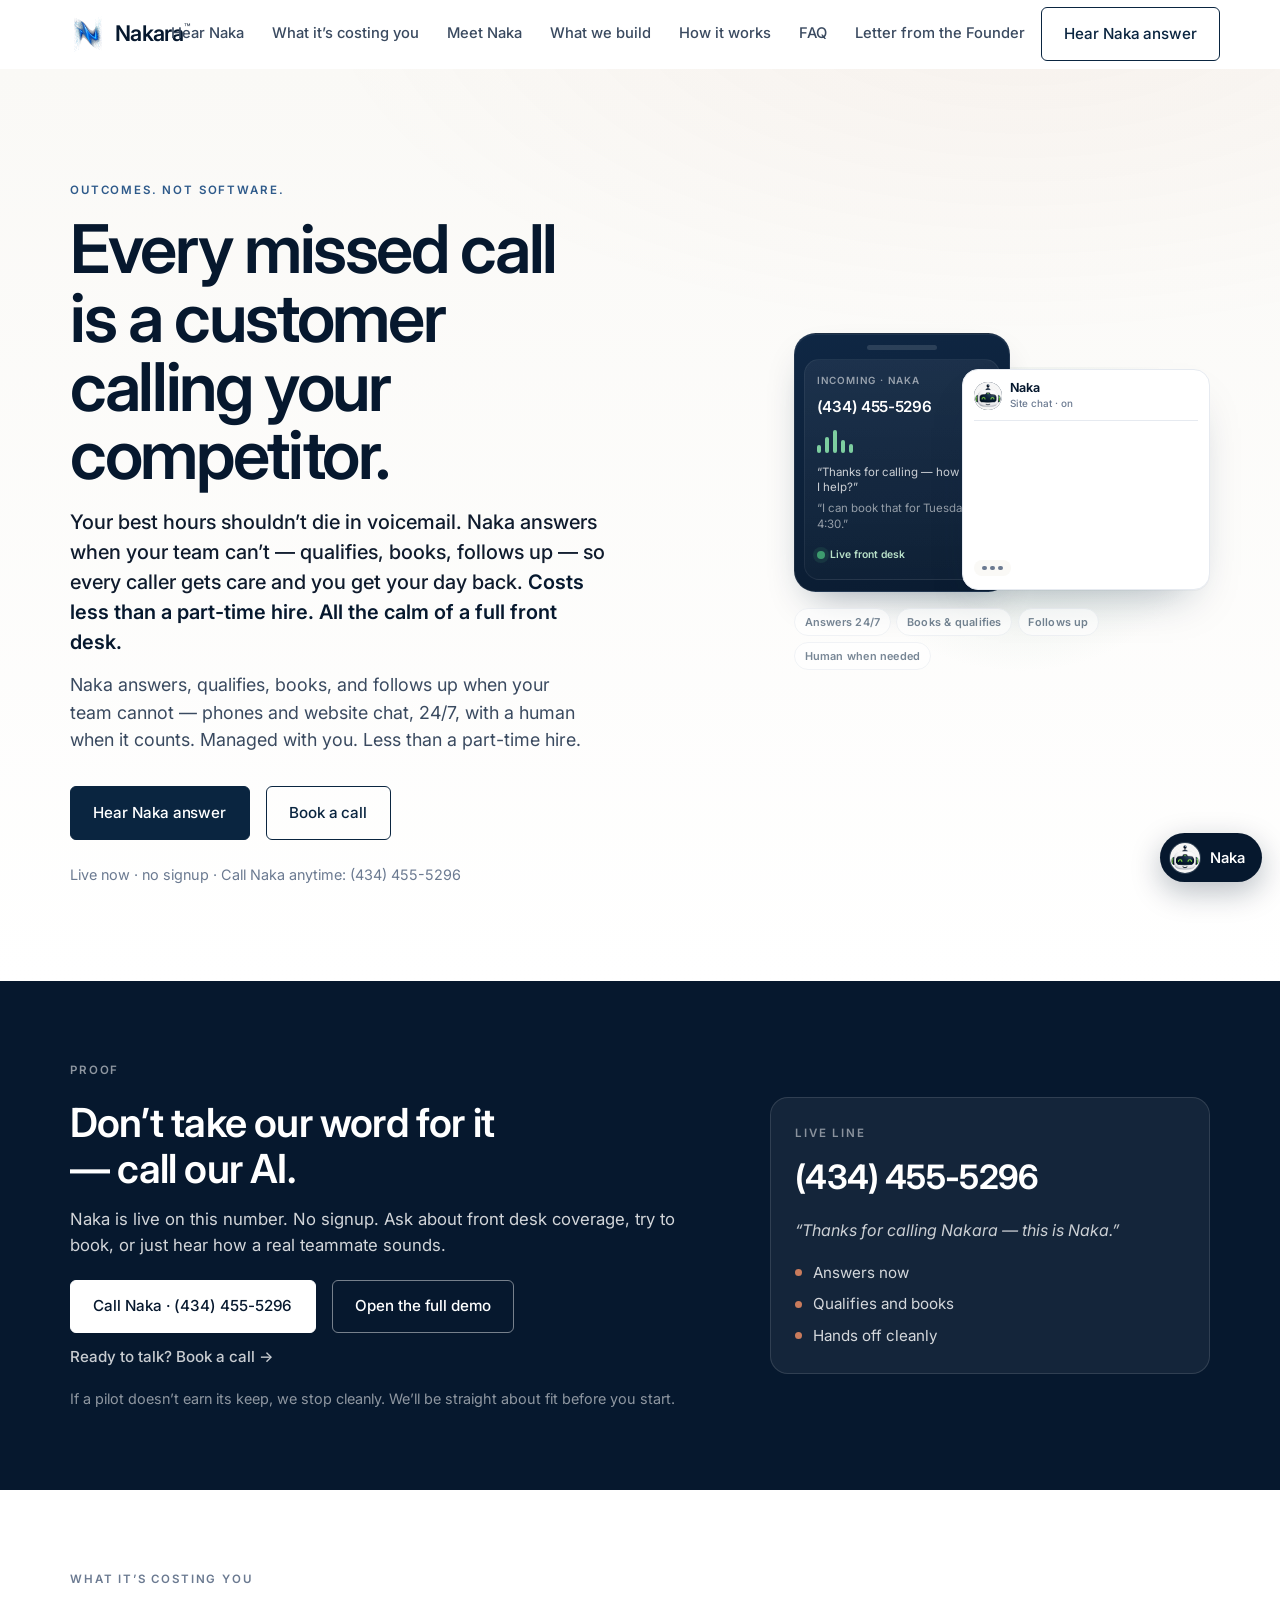
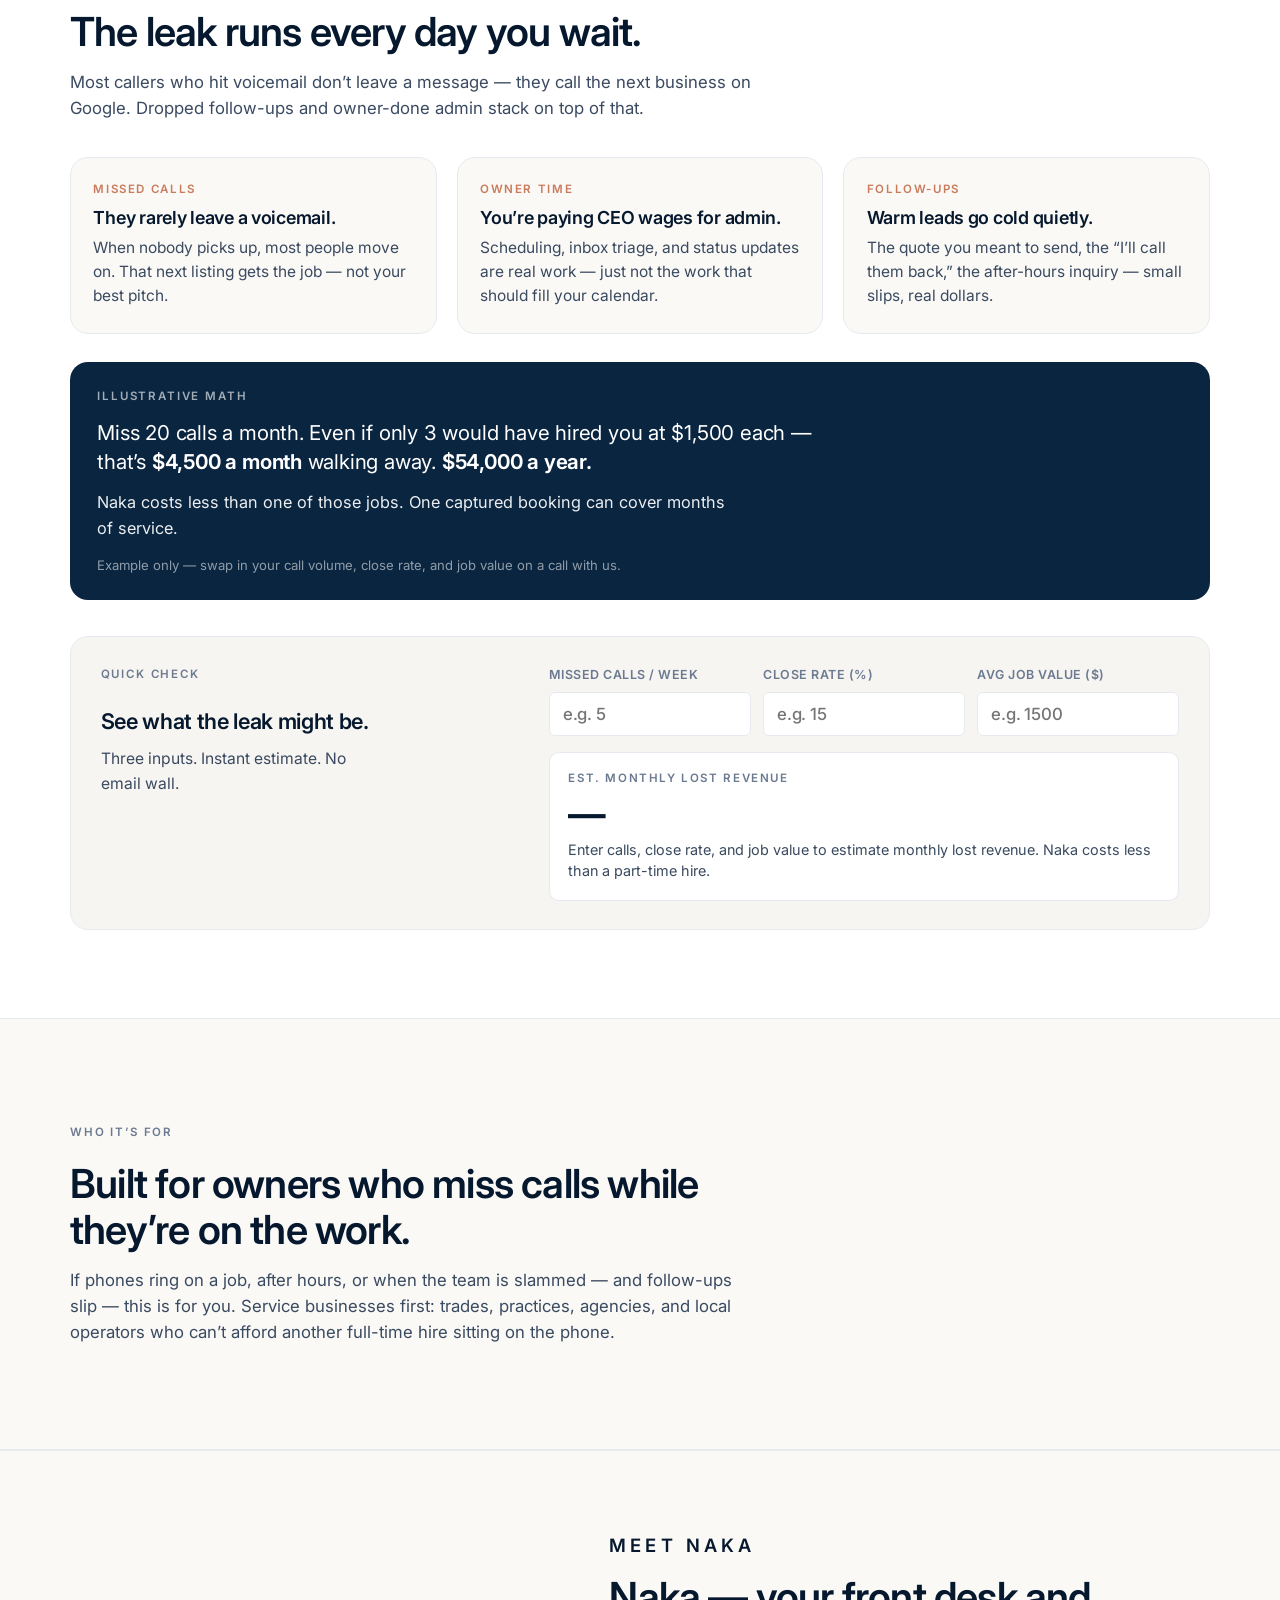
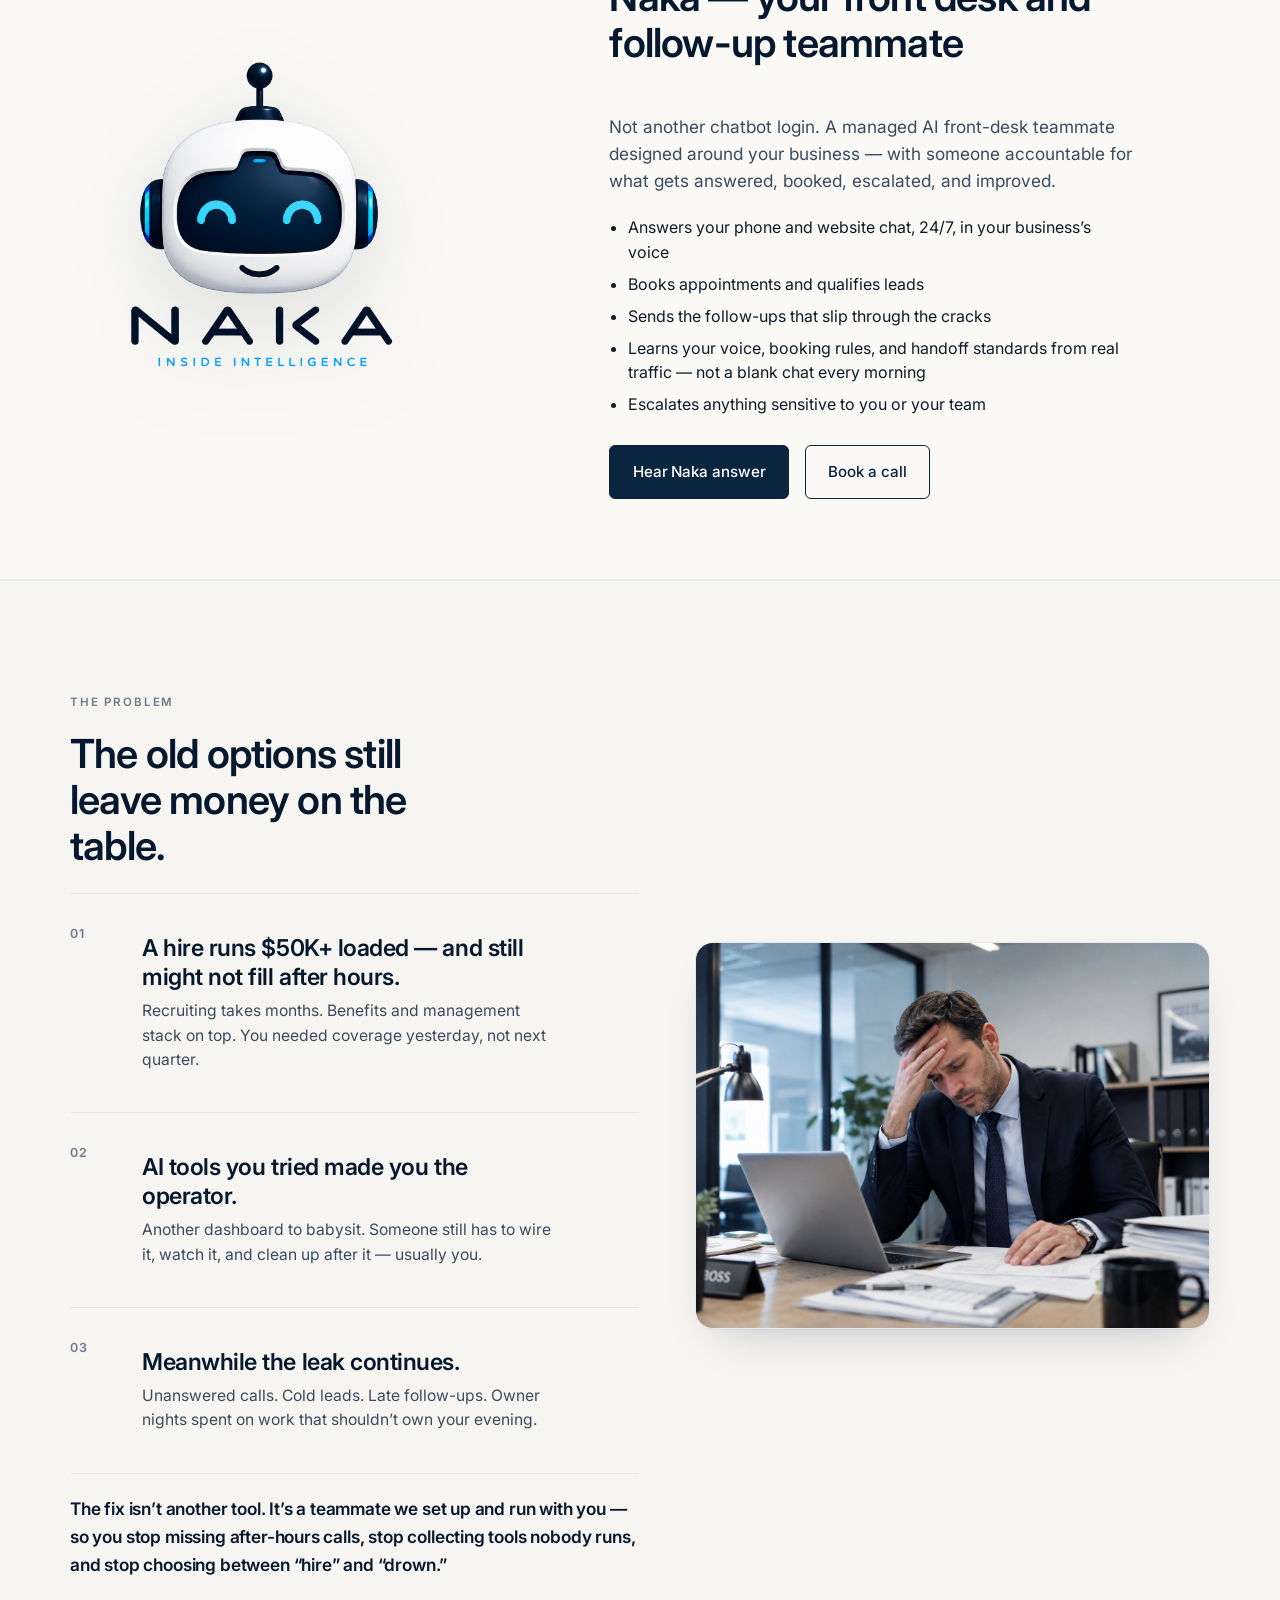
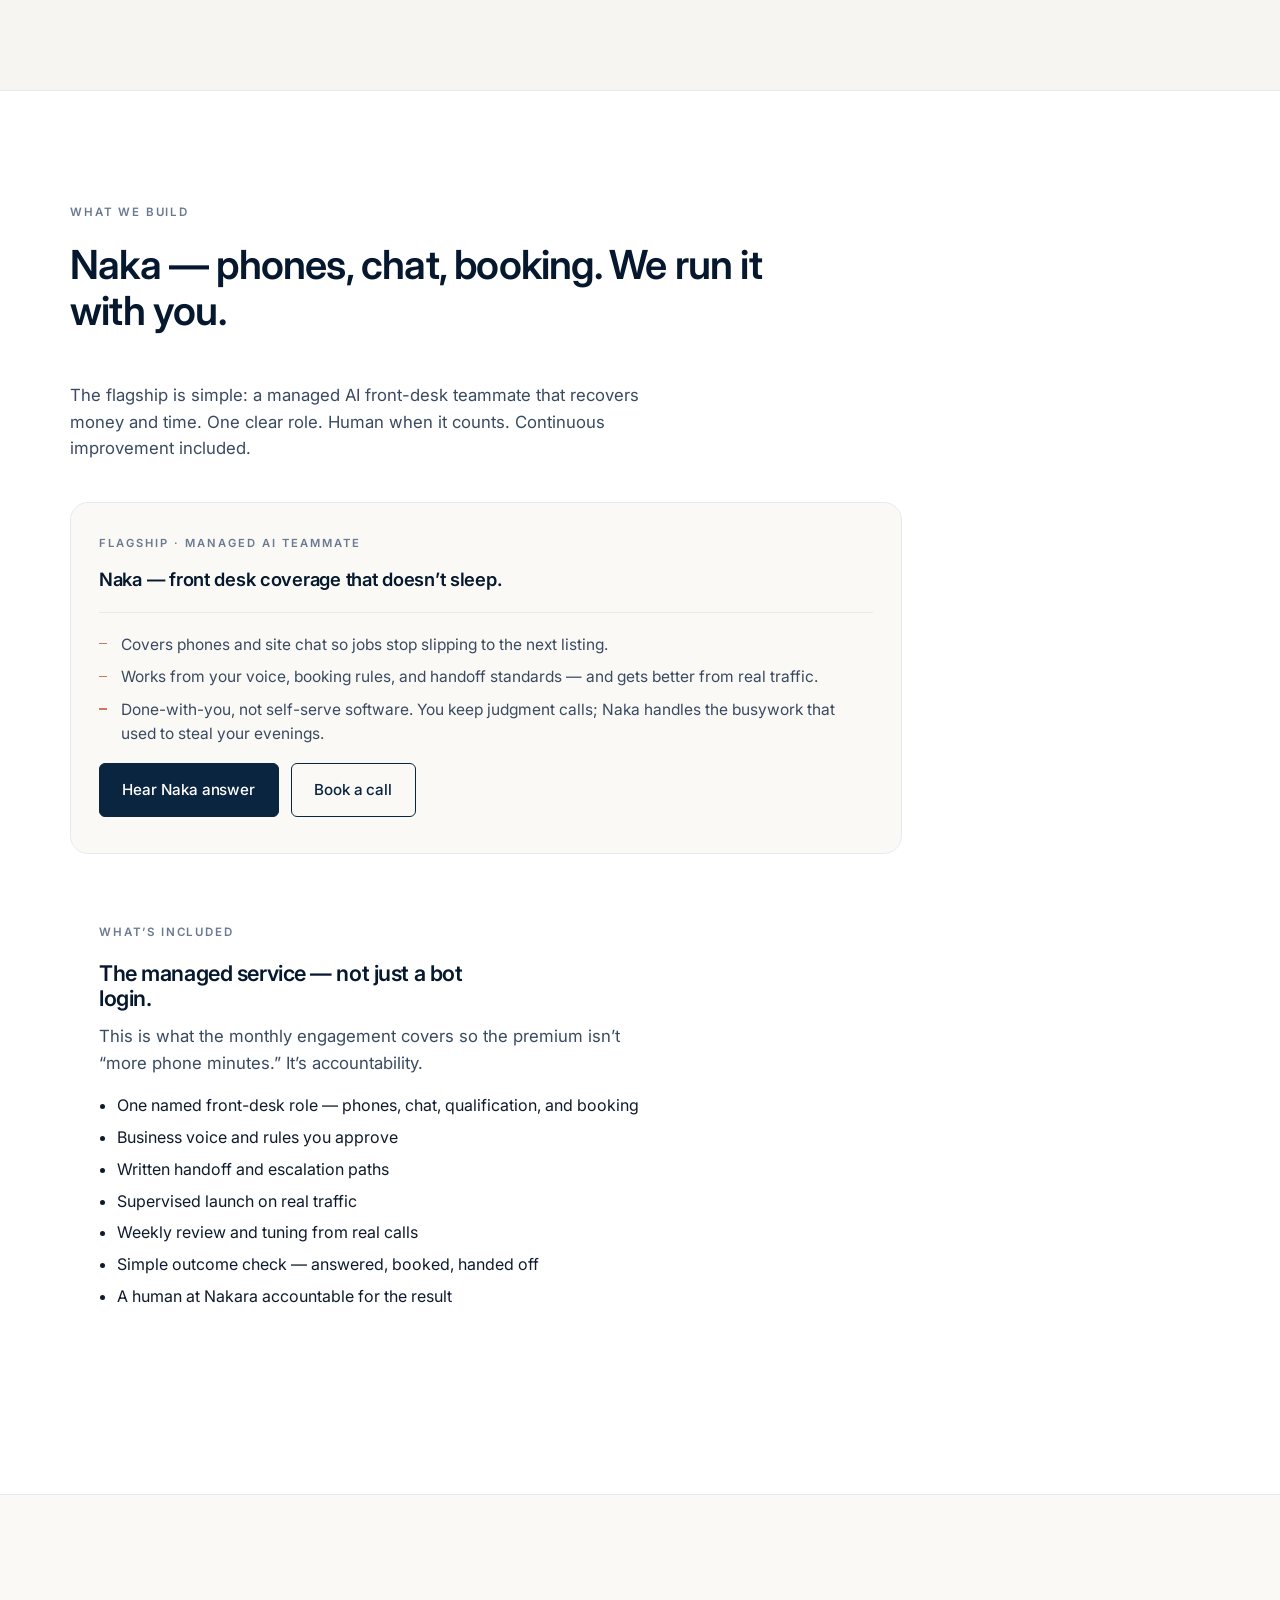
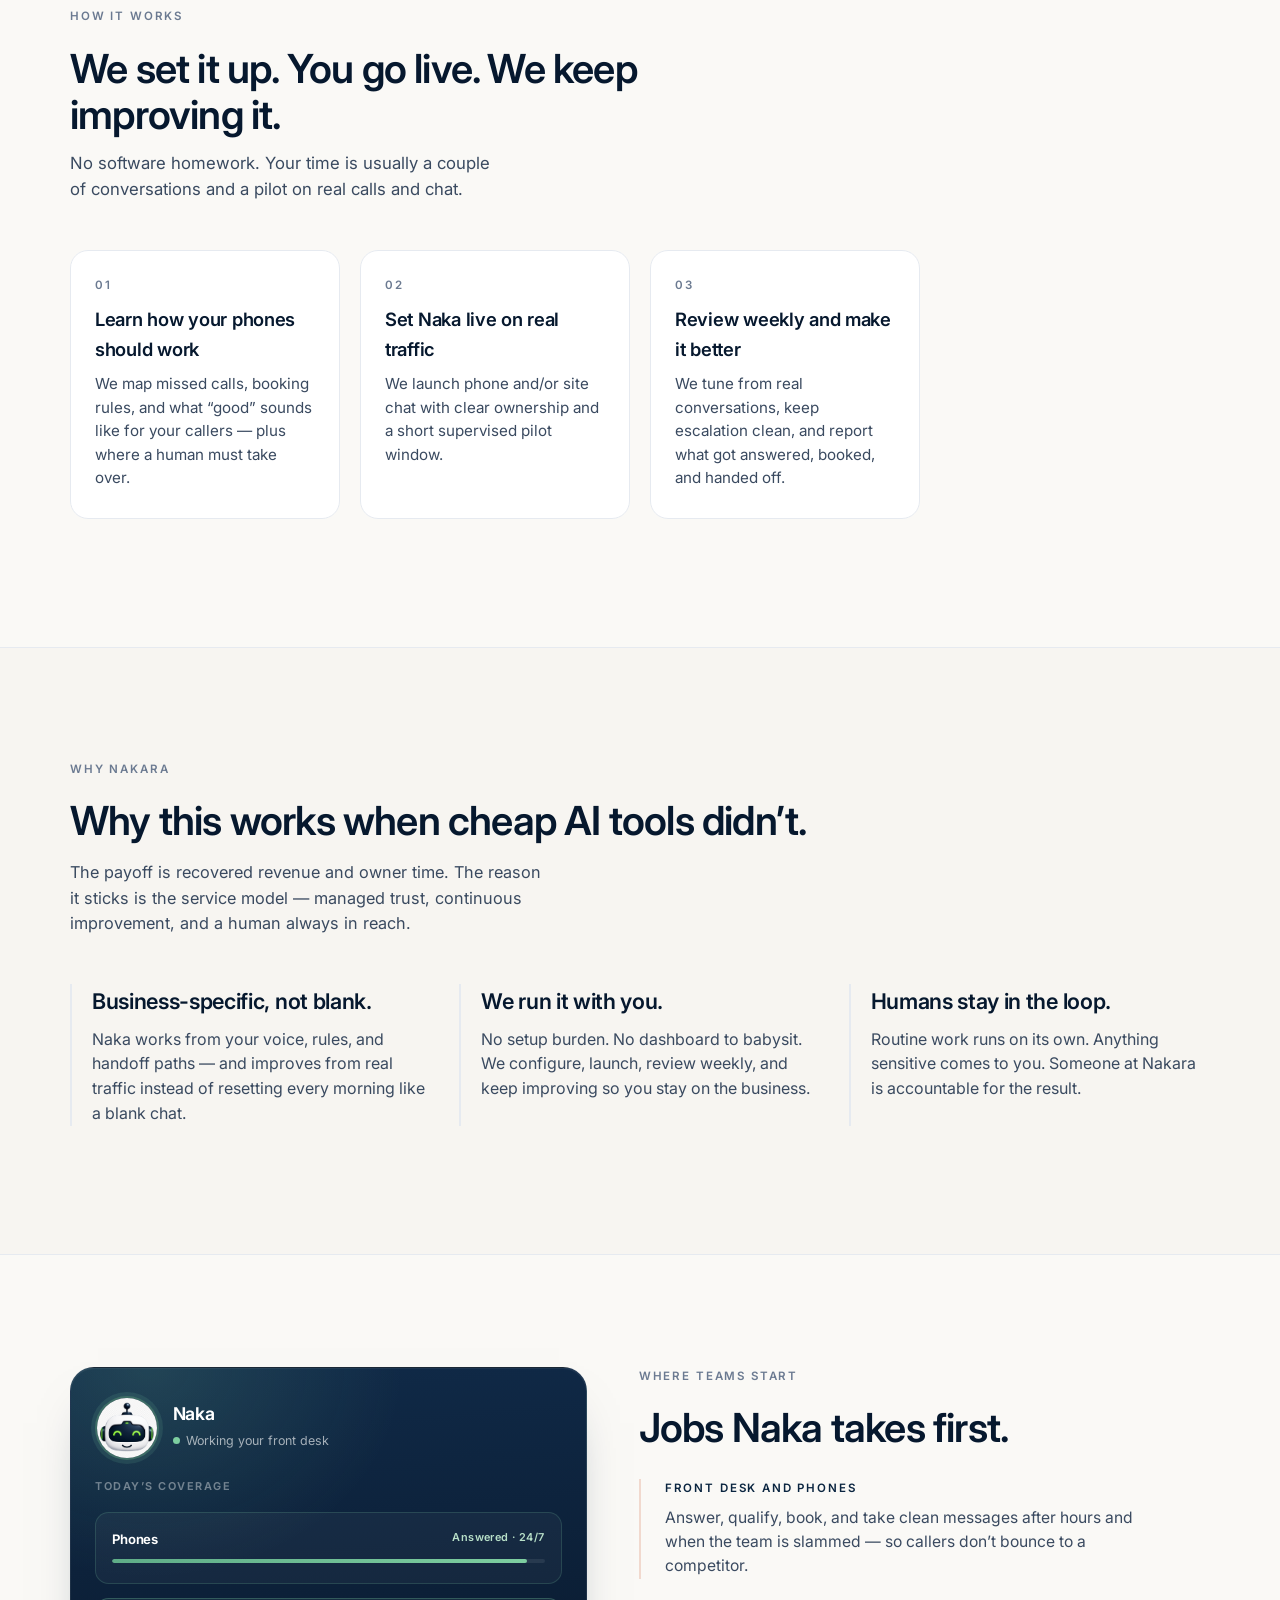
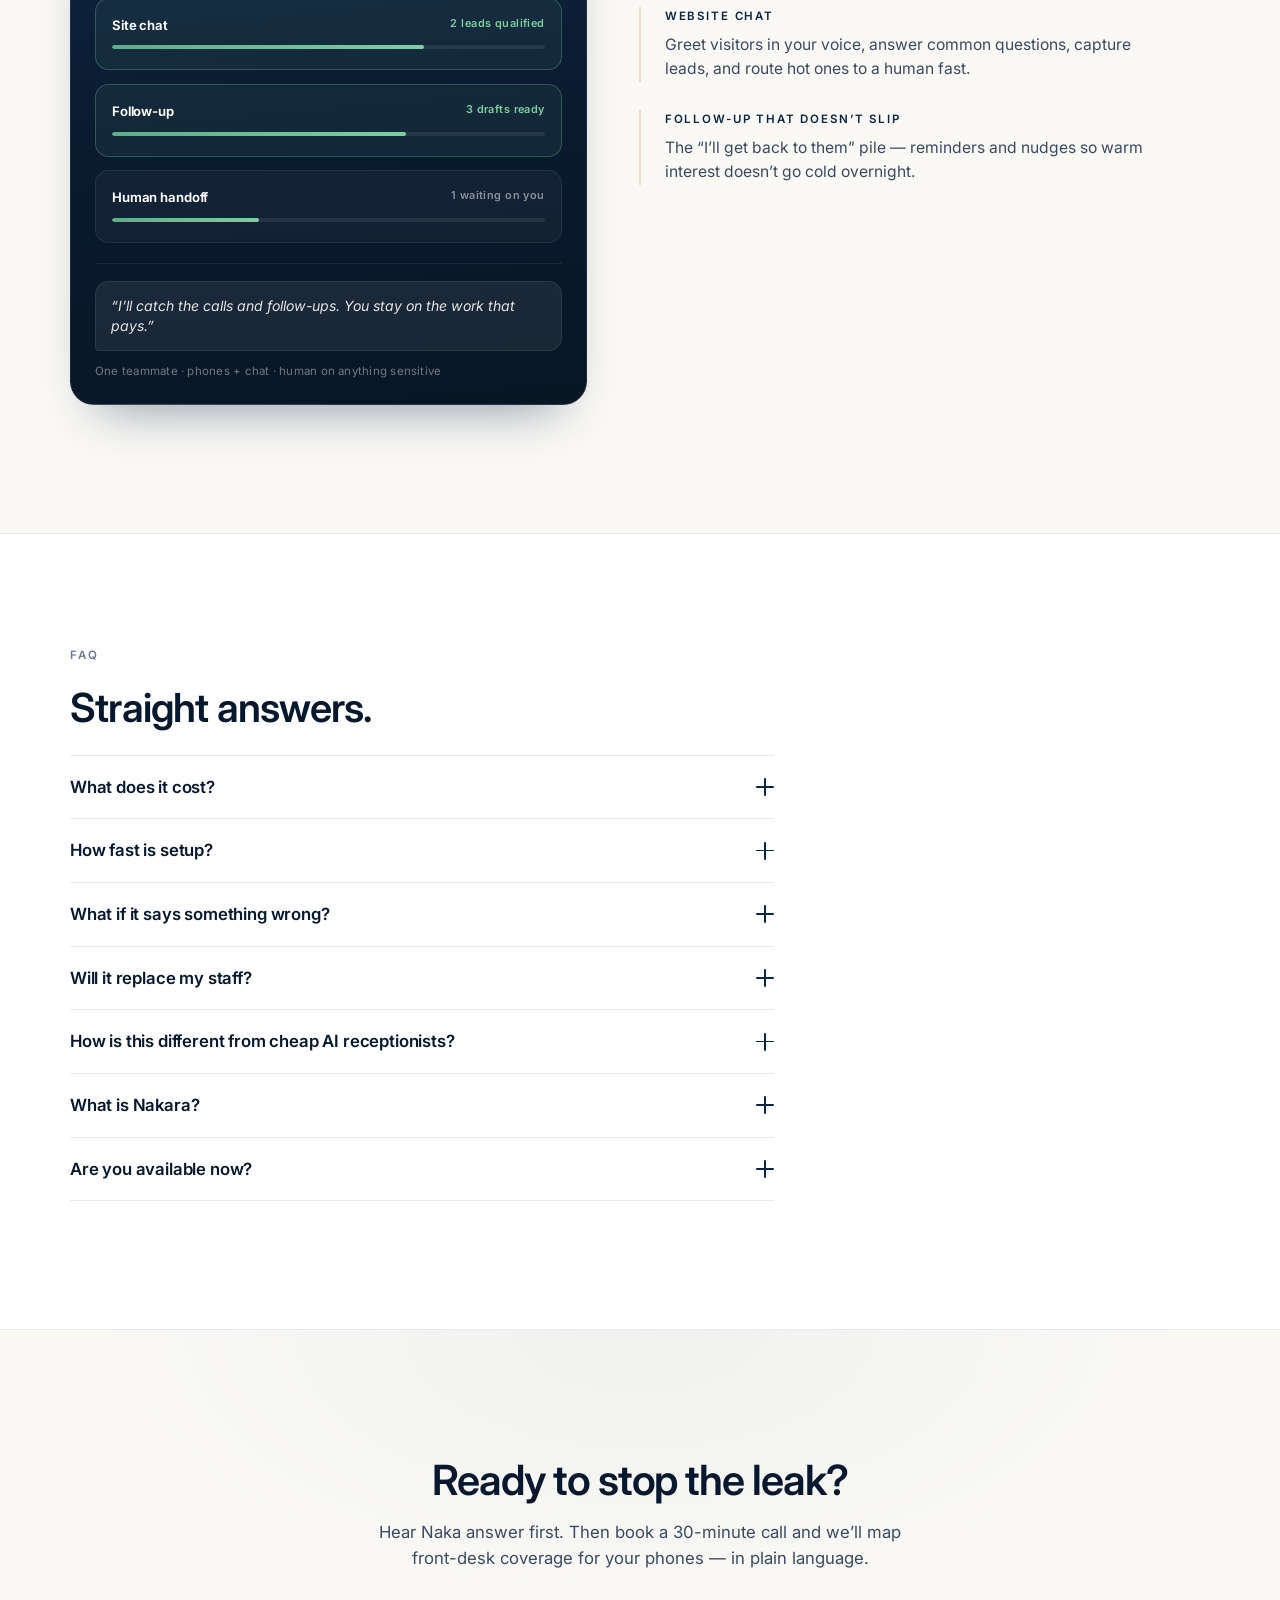
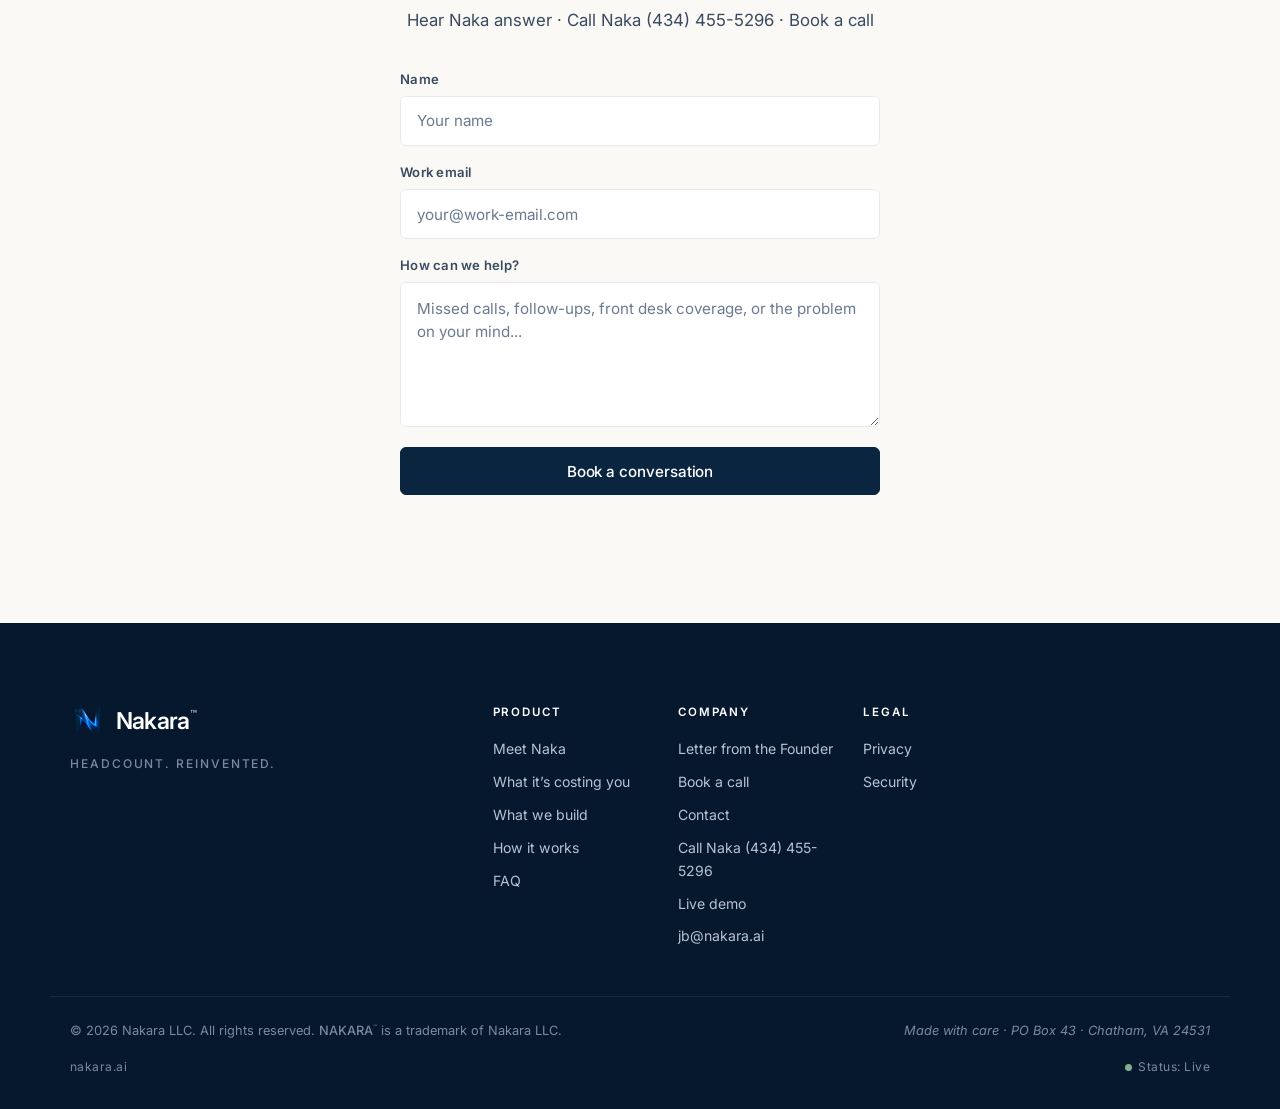
==== commit 5808eac0: "Header/footer: particle-N mark replaces robot logo-mark - Backup prior robot mark to assets/prev-rob" ====
--- a/index.html
+++ b/index.html
@@ -170,7 +170,7 @@
   <link rel="preconnect" href="https://fonts.googleapis.com" />
   <link rel="preconnect" href="https://fonts.gstatic.com" crossorigin />
   <link href="https://fonts.googleapis.com/css2?family=Inter:wght@400;500;600;700&display=swap" rel="stylesheet" />
-  <link rel="stylesheet" href="style.css?v=naka22" />
+  <link rel="stylesheet" href="style.css?v=naka24" />
 </head>
 <body>
 
@@ -178,7 +178,7 @@
   <header class="nav" id="nav">
     <div class="container nav__inner">
       <a href="#top" class="nav__logo" aria-label="Nakara home">
-        <img src="assets/logo-mark.png?v=naka2" alt="" class="nav__logo-mark" width="40" height="40" />
+        <img src="assets/logo-mark.png?v=naka3" alt="" class="nav__logo-mark" width="40" height="40" />
         <span class="nav__wordmark">Nakara<span class="tm" aria-hidden="true">™</span></span>
       </a>
 
@@ -741,6 +741,7 @@
     <div class="container footer__inner">
       <div class="footer__brand">
         <a href="#top" class="footer__logo-lockup" aria-label="Nakara home">
+          <img src="assets/logo-mark.png?v=naka3" alt="" class="footer__logo-mark" width="36" height="36" />
           <span class="footer__wordmark">Nakara<span class="tm" aria-hidden="true">™</span></span>
         </a>
         <p class="footer__tag">Headcount. Reinvented.</p>
--- a/style.css
+++ b/style.css
@@ -1067,19 +1067,13 @@
   color: var(--muted);
 }
 .letter-page__title {
-  margin: 0 0 0.65rem;
+  margin: 0 0 1.75rem;
   font-size: clamp(1.85rem, 3.4vw, 2.45rem);
   font-weight: 700;
   letter-spacing: -0.03em;
   line-height: 1.15;
   color: var(--navy-900);
   max-width: 18ch;
-}
-.letter-page__why {
-  margin: 0 0 2rem;
-  font-size: 1.12rem;
-  font-weight: 500;
-  color: var(--ink-soft);
 }
 .letter-page__card {
   background: var(--white);
@@ -1125,9 +1119,9 @@
 }
 .letter-page__sig {
   display: block;
-  width: min(210px, 55vw);
+  width: min(200px, 52vw);
   height: auto;
-  margin: 0 0 0.35rem -0.35rem;
+  margin: 0 0 0.15rem -0.25rem;
   user-select: none;
   pointer-events: none;
 }
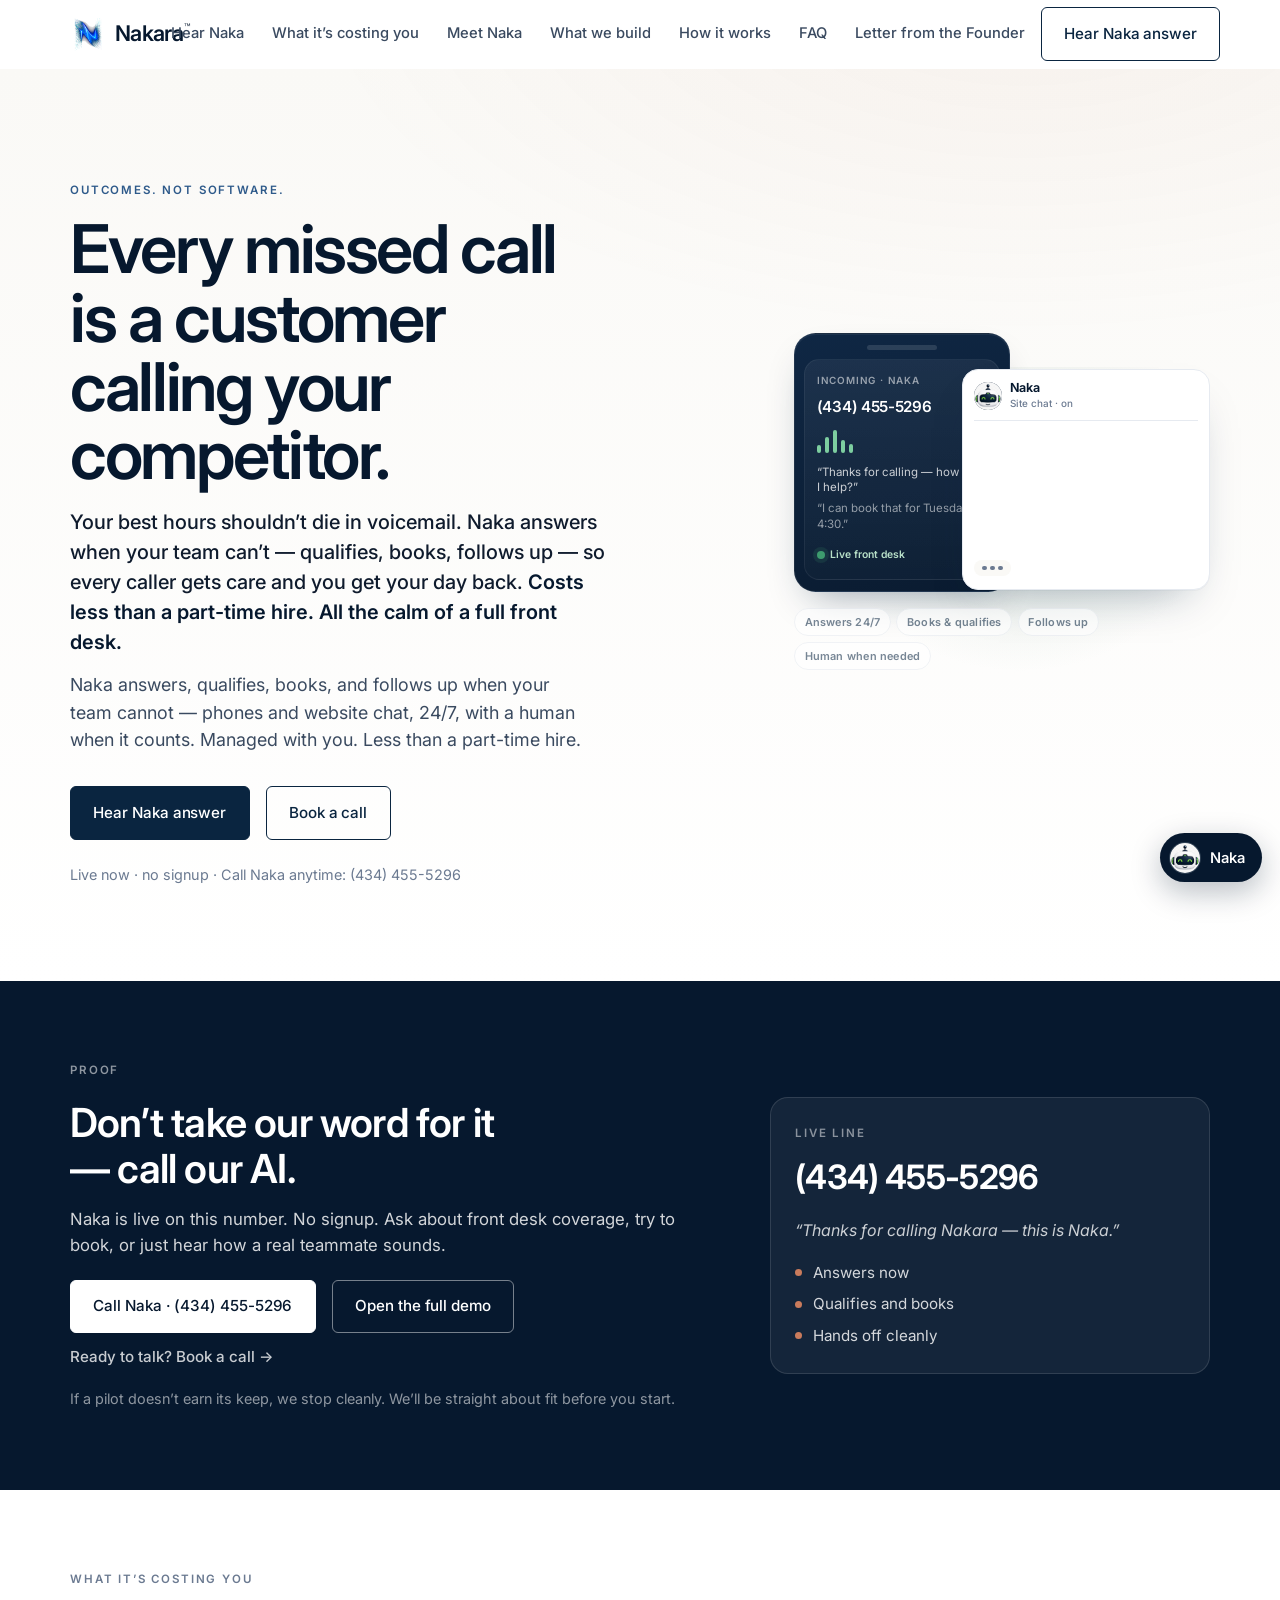
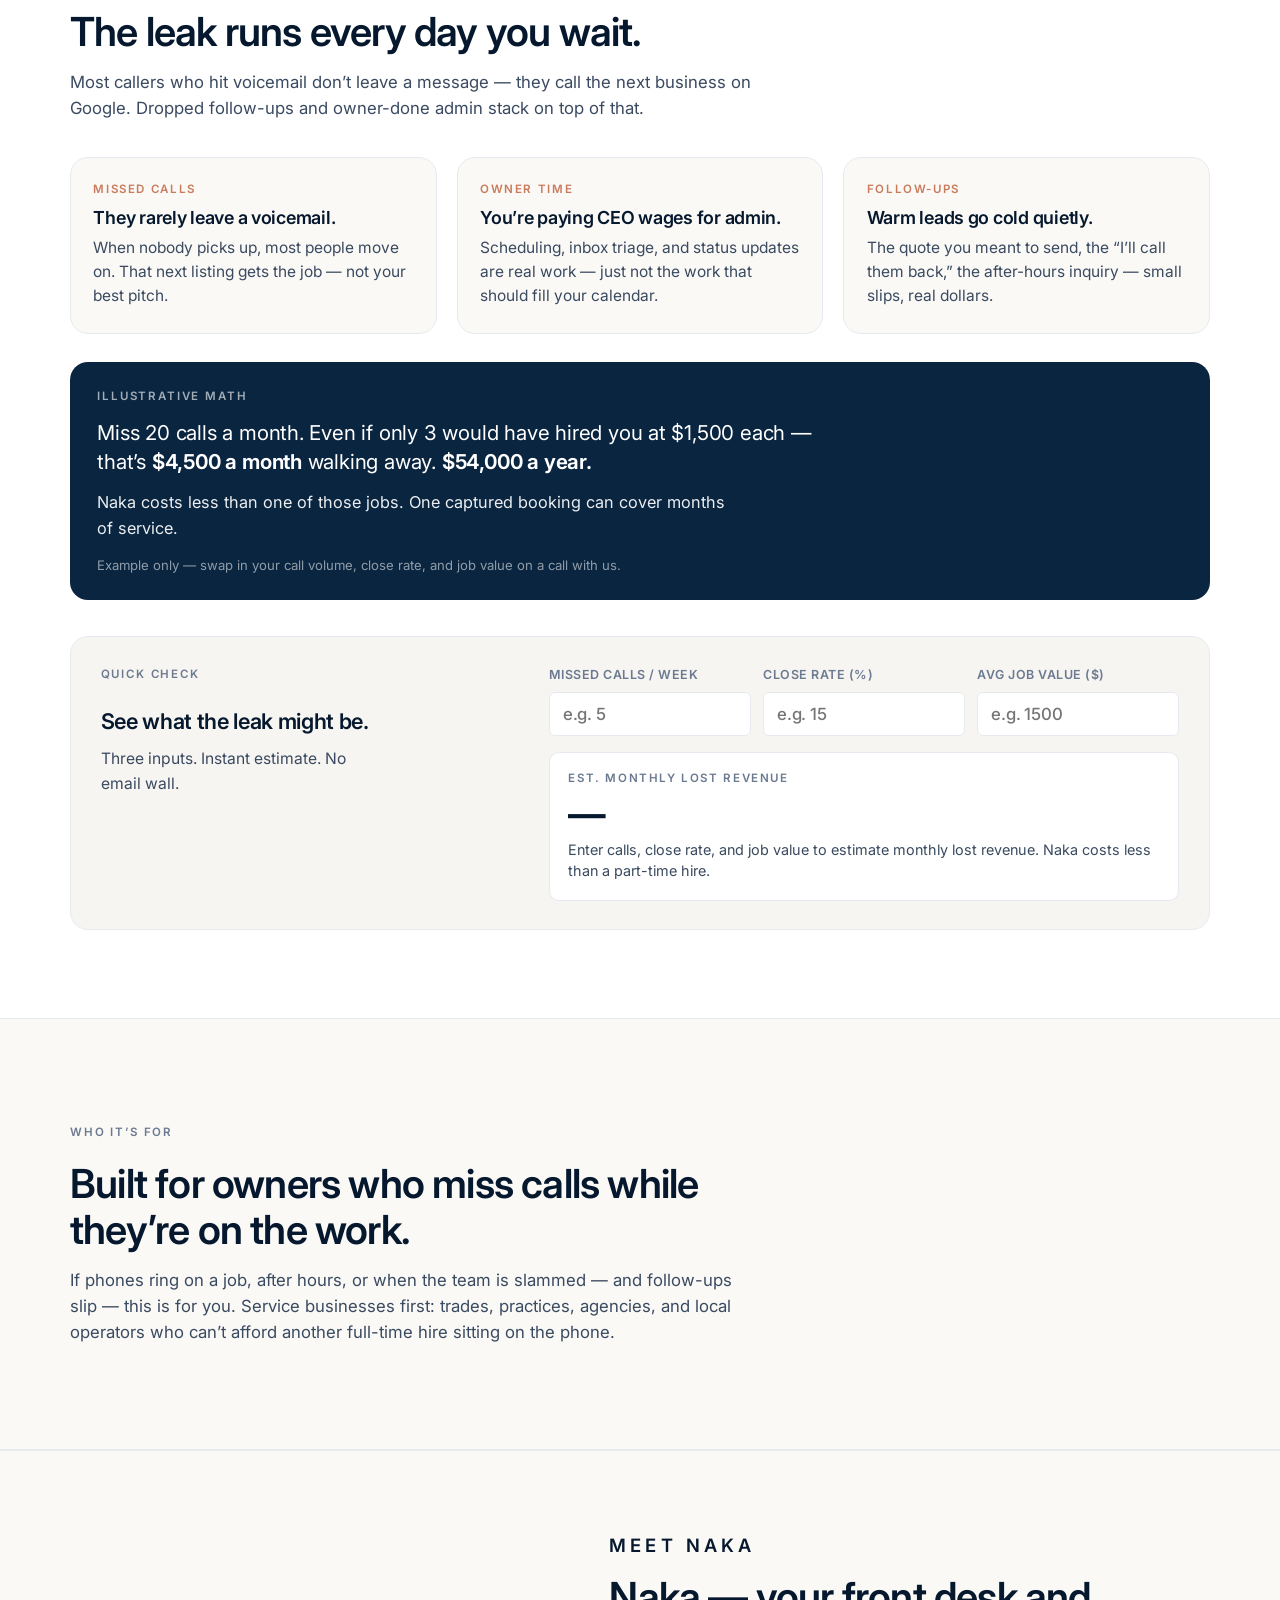
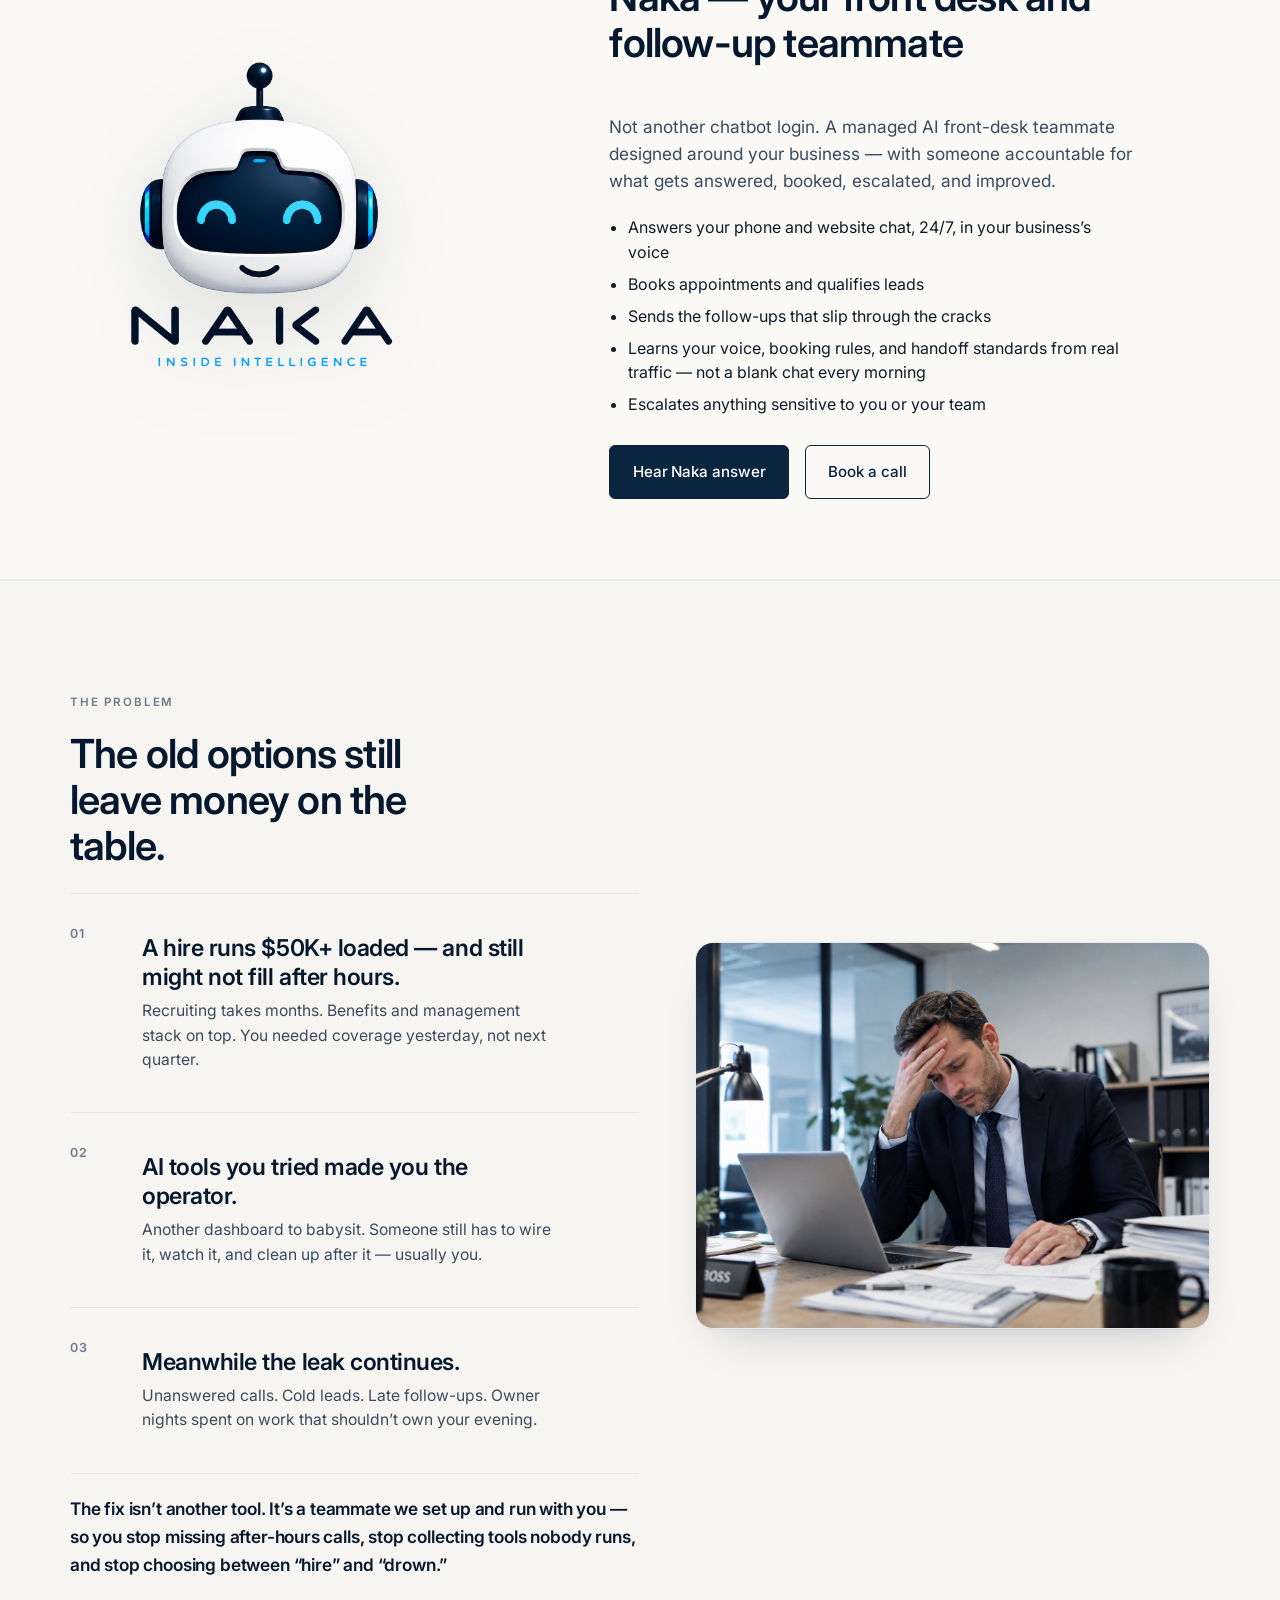
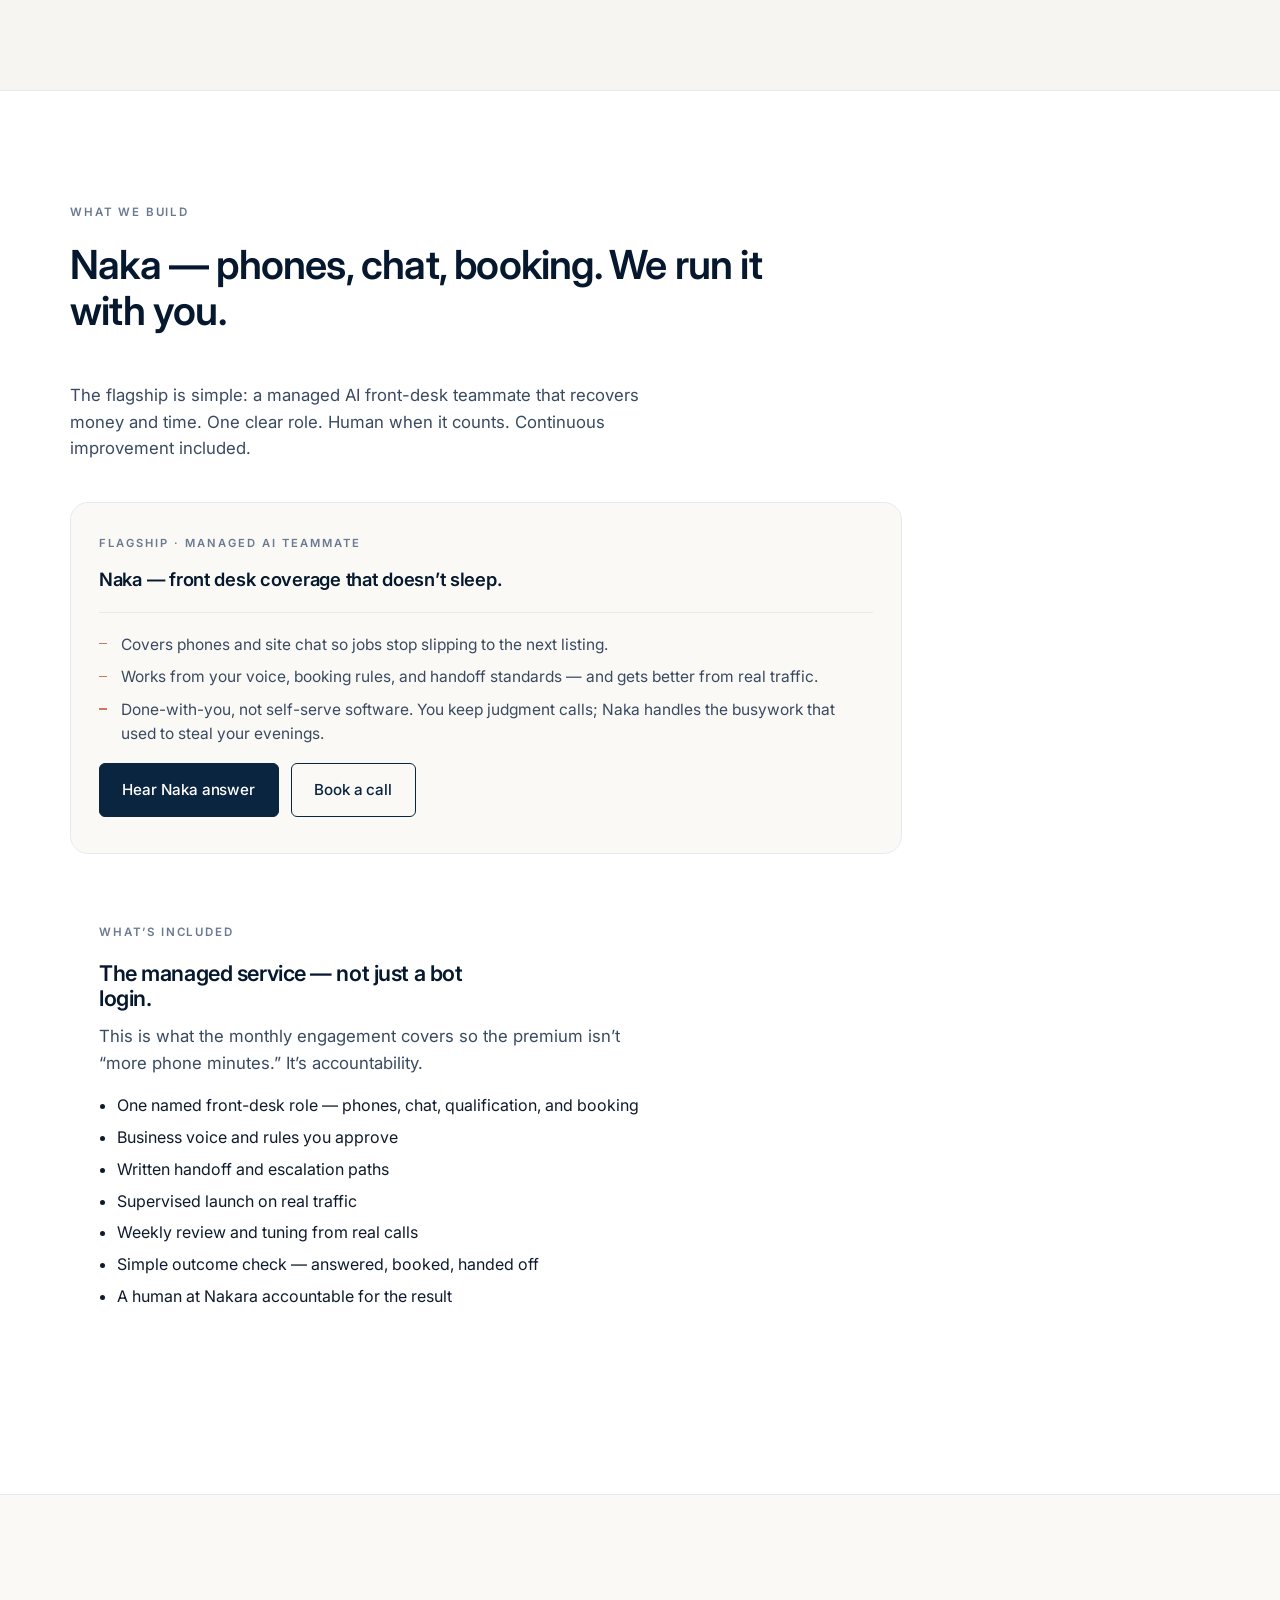
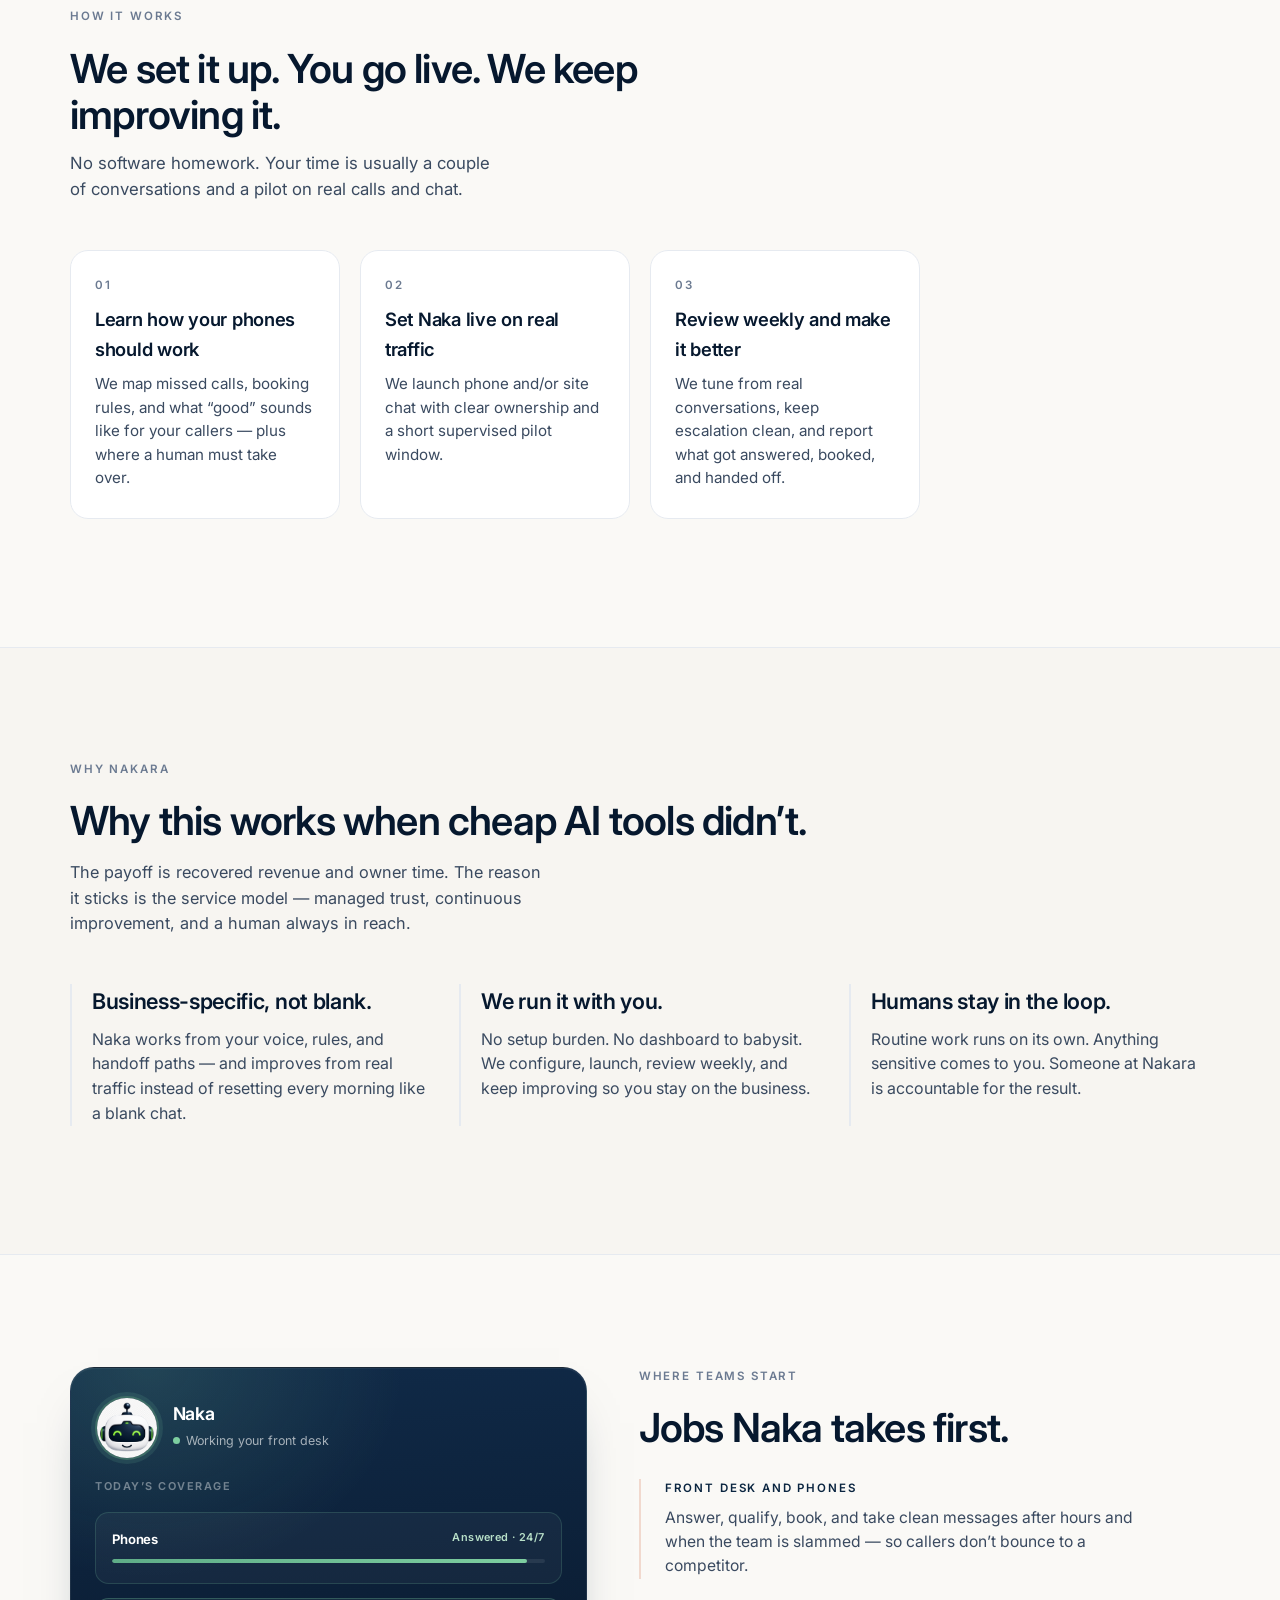
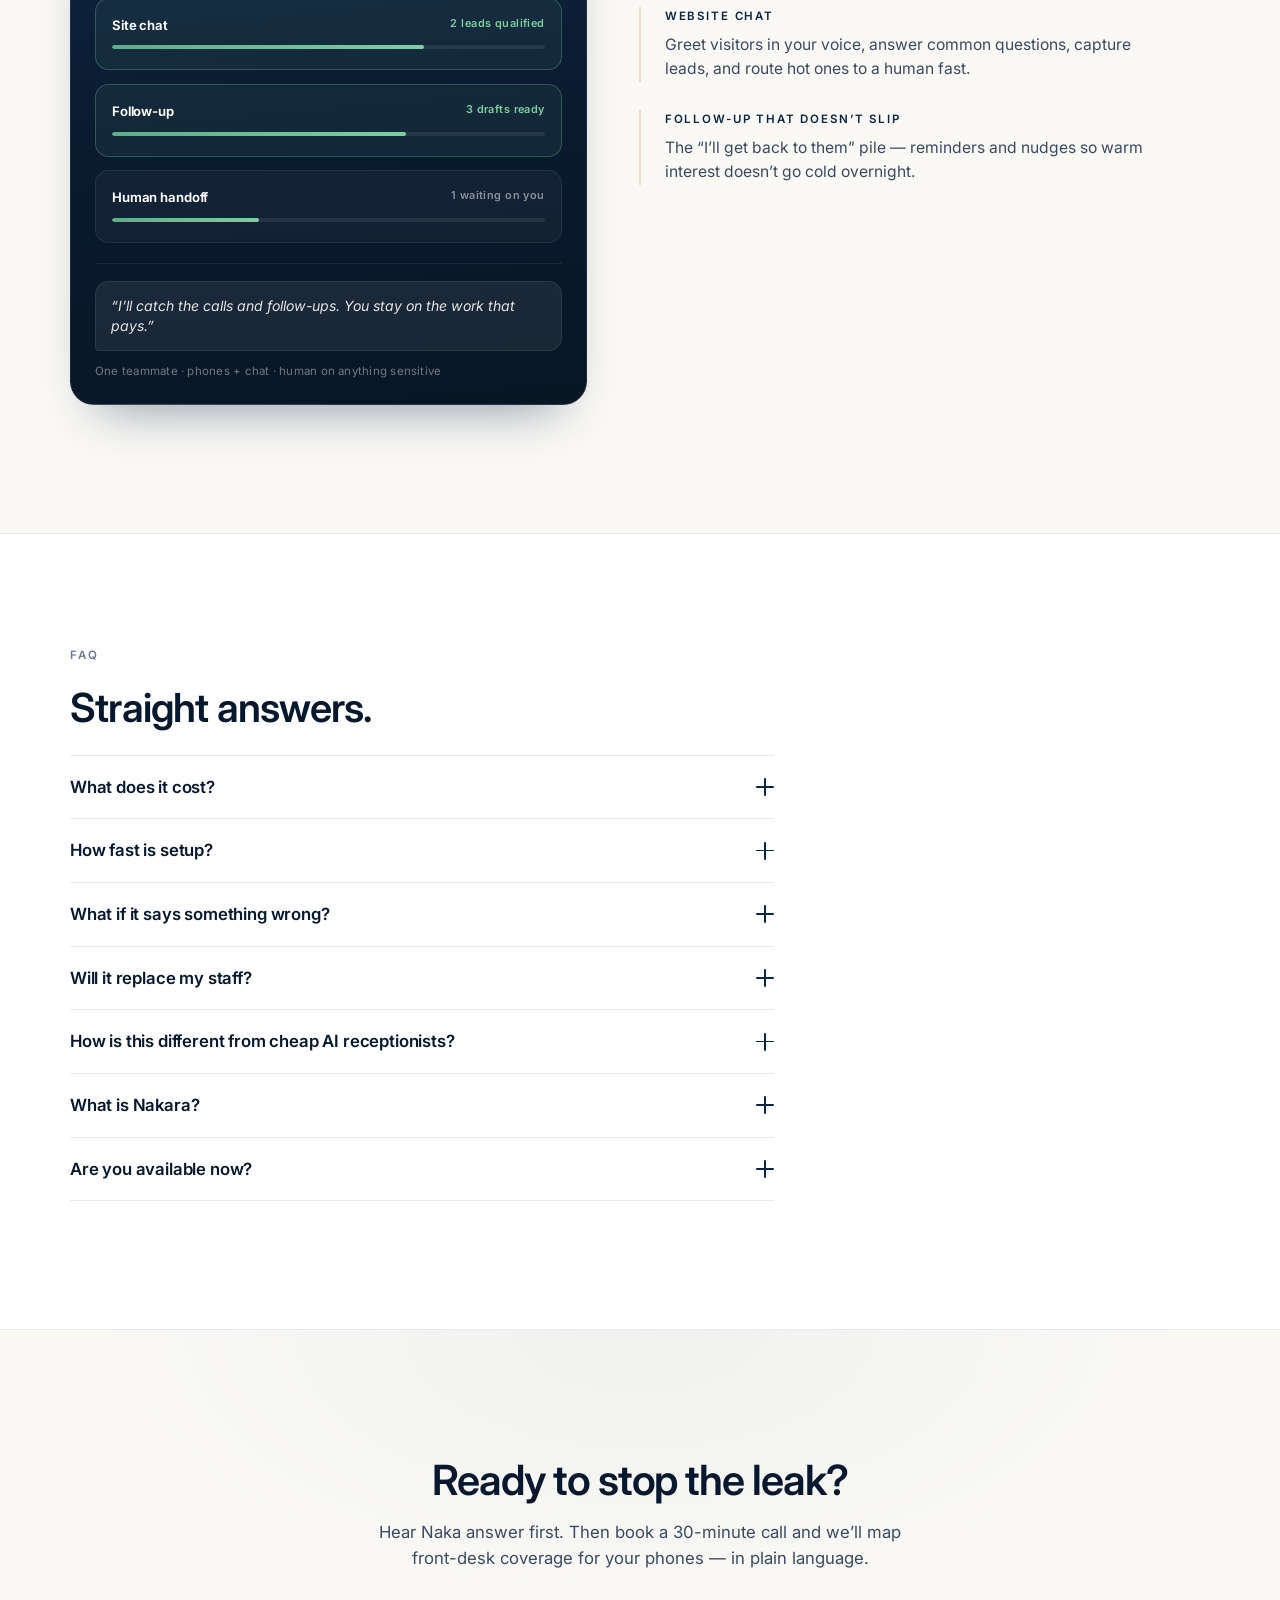
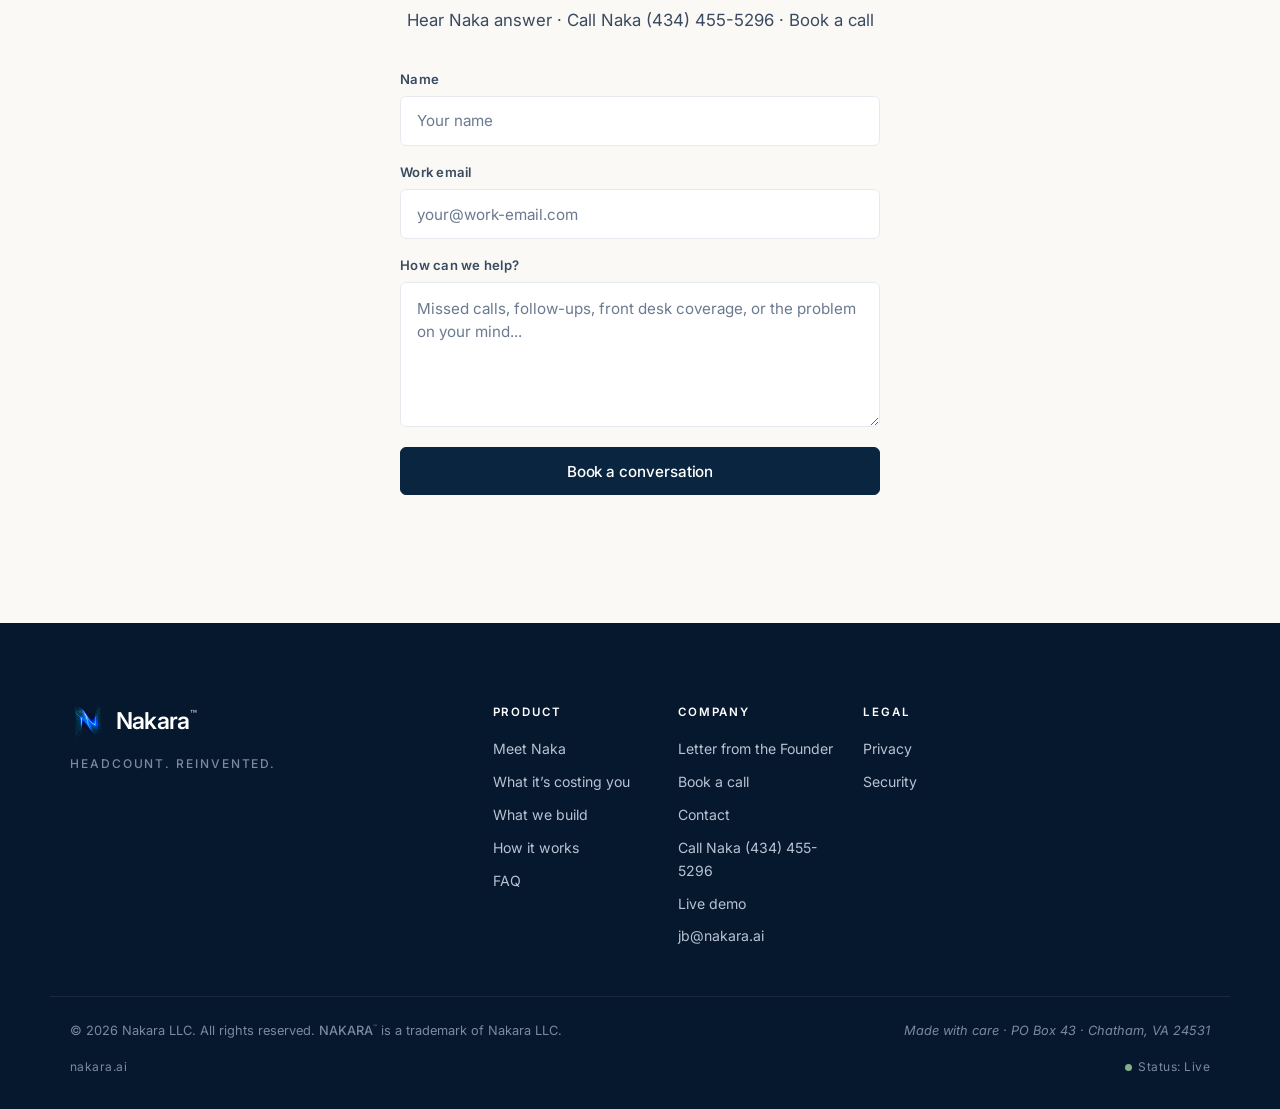
==== commit 42b1db93: "Fix header/footer mark: denser particle N that reads at 36px Previous transparent export turned into" ====
--- a/index.html
+++ b/index.html
@@ -178,7 +178,7 @@
   <header class="nav" id="nav">
     <div class="container nav__inner">
       <a href="#top" class="nav__logo" aria-label="Nakara home">
-        <img src="assets/logo-mark.png?v=naka3" alt="" class="nav__logo-mark" width="40" height="40" />
+        <img src="assets/logo-mark.png?v=naka4" alt="" class="nav__logo-mark" width="40" height="40" />
         <span class="nav__wordmark">Nakara<span class="tm" aria-hidden="true">™</span></span>
       </a>
 
@@ -741,7 +741,7 @@
     <div class="container footer__inner">
       <div class="footer__brand">
         <a href="#top" class="footer__logo-lockup" aria-label="Nakara home">
-          <img src="assets/logo-mark.png?v=naka3" alt="" class="footer__logo-mark" width="36" height="36" />
+          <img src="assets/logo-mark.png?v=naka4" alt="" class="footer__logo-mark" width="36" height="36" />
           <span class="footer__wordmark">Nakara<span class="tm" aria-hidden="true">™</span></span>
         </a>
         <p class="footer__tag">Headcount. Reinvented.</p>
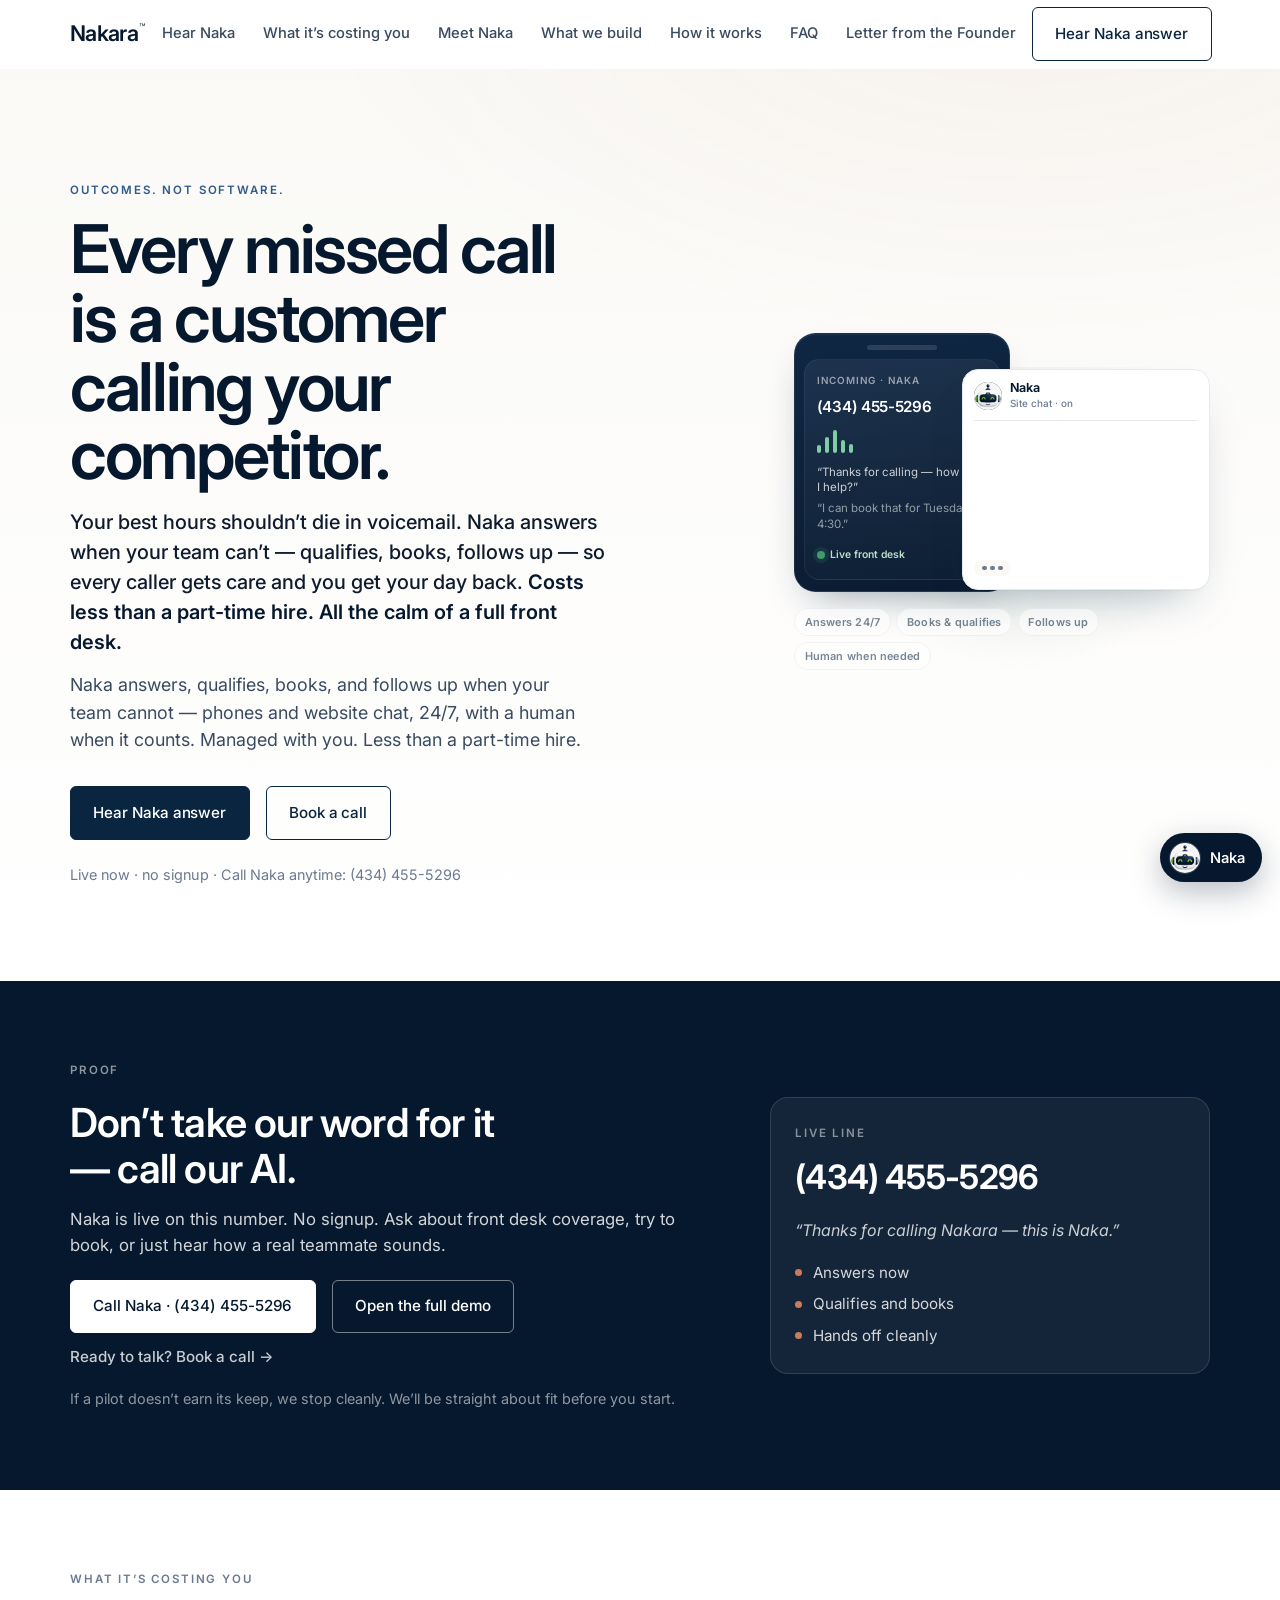
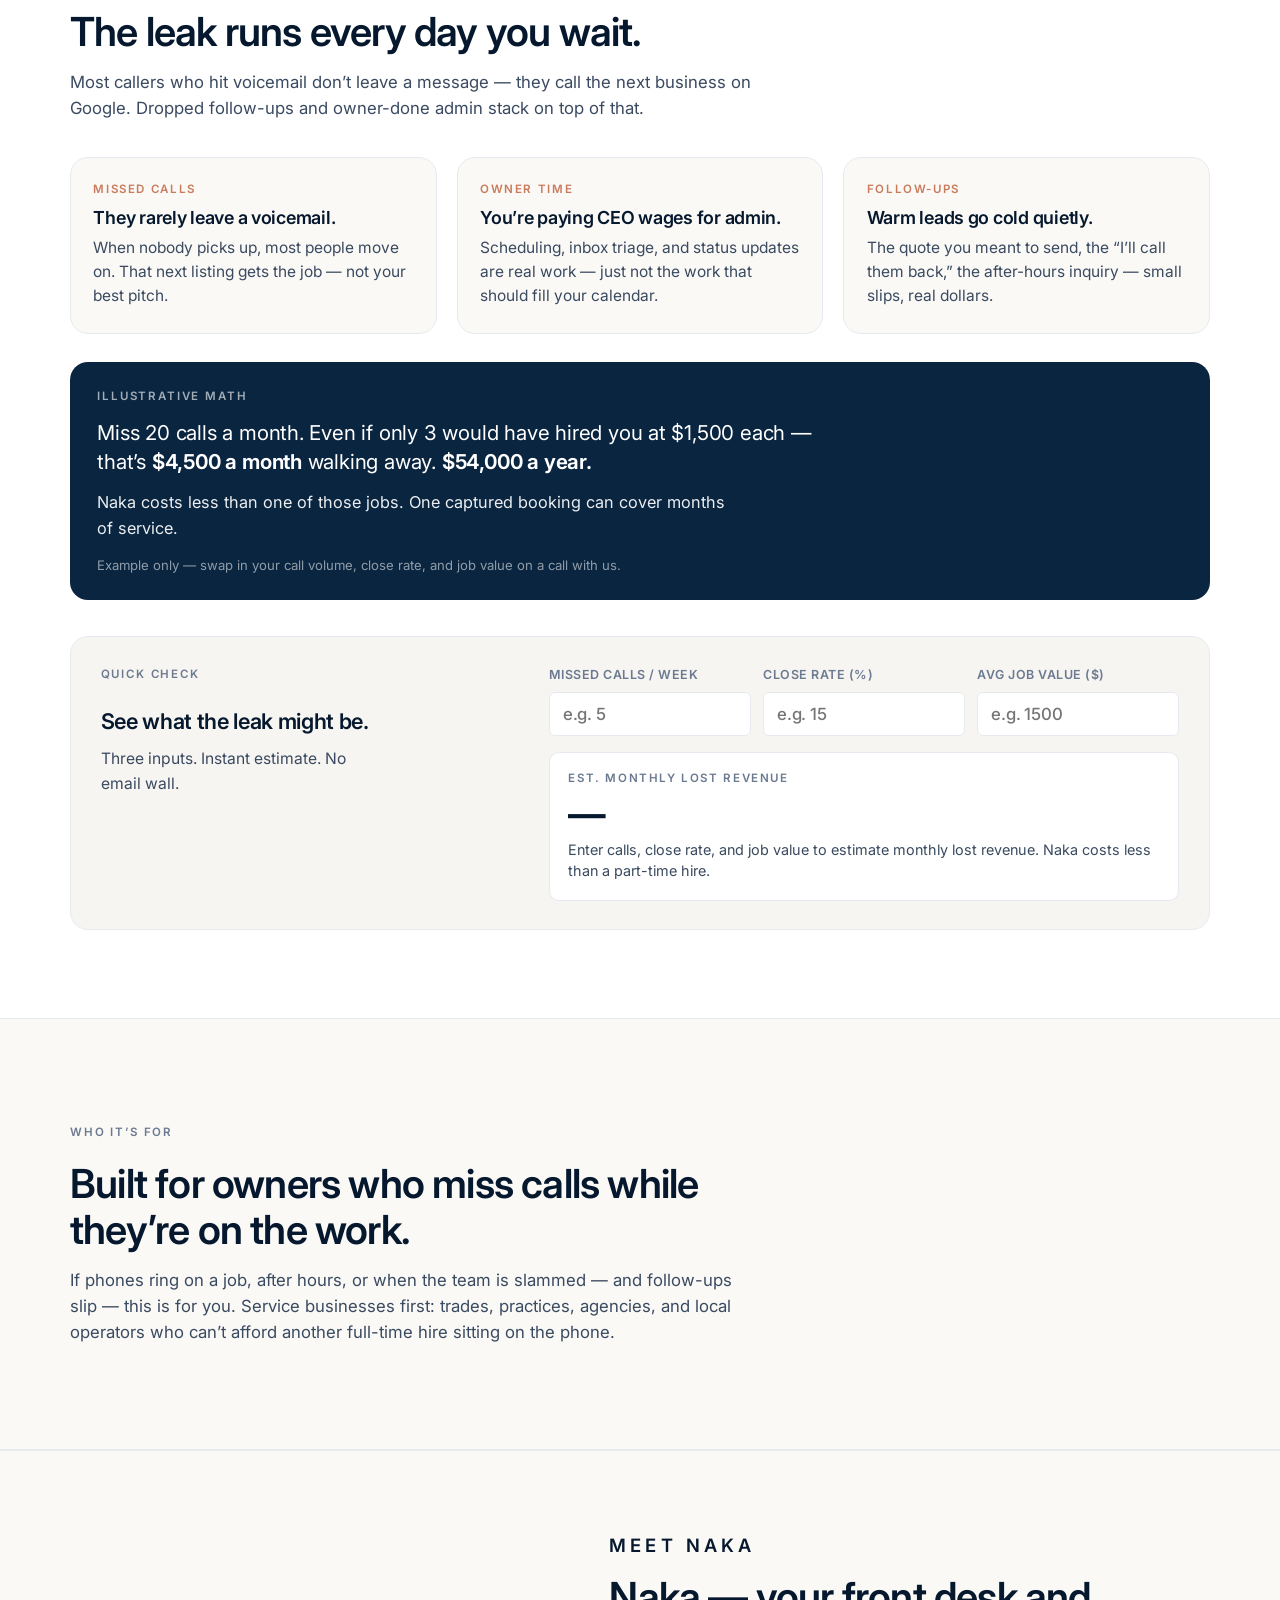
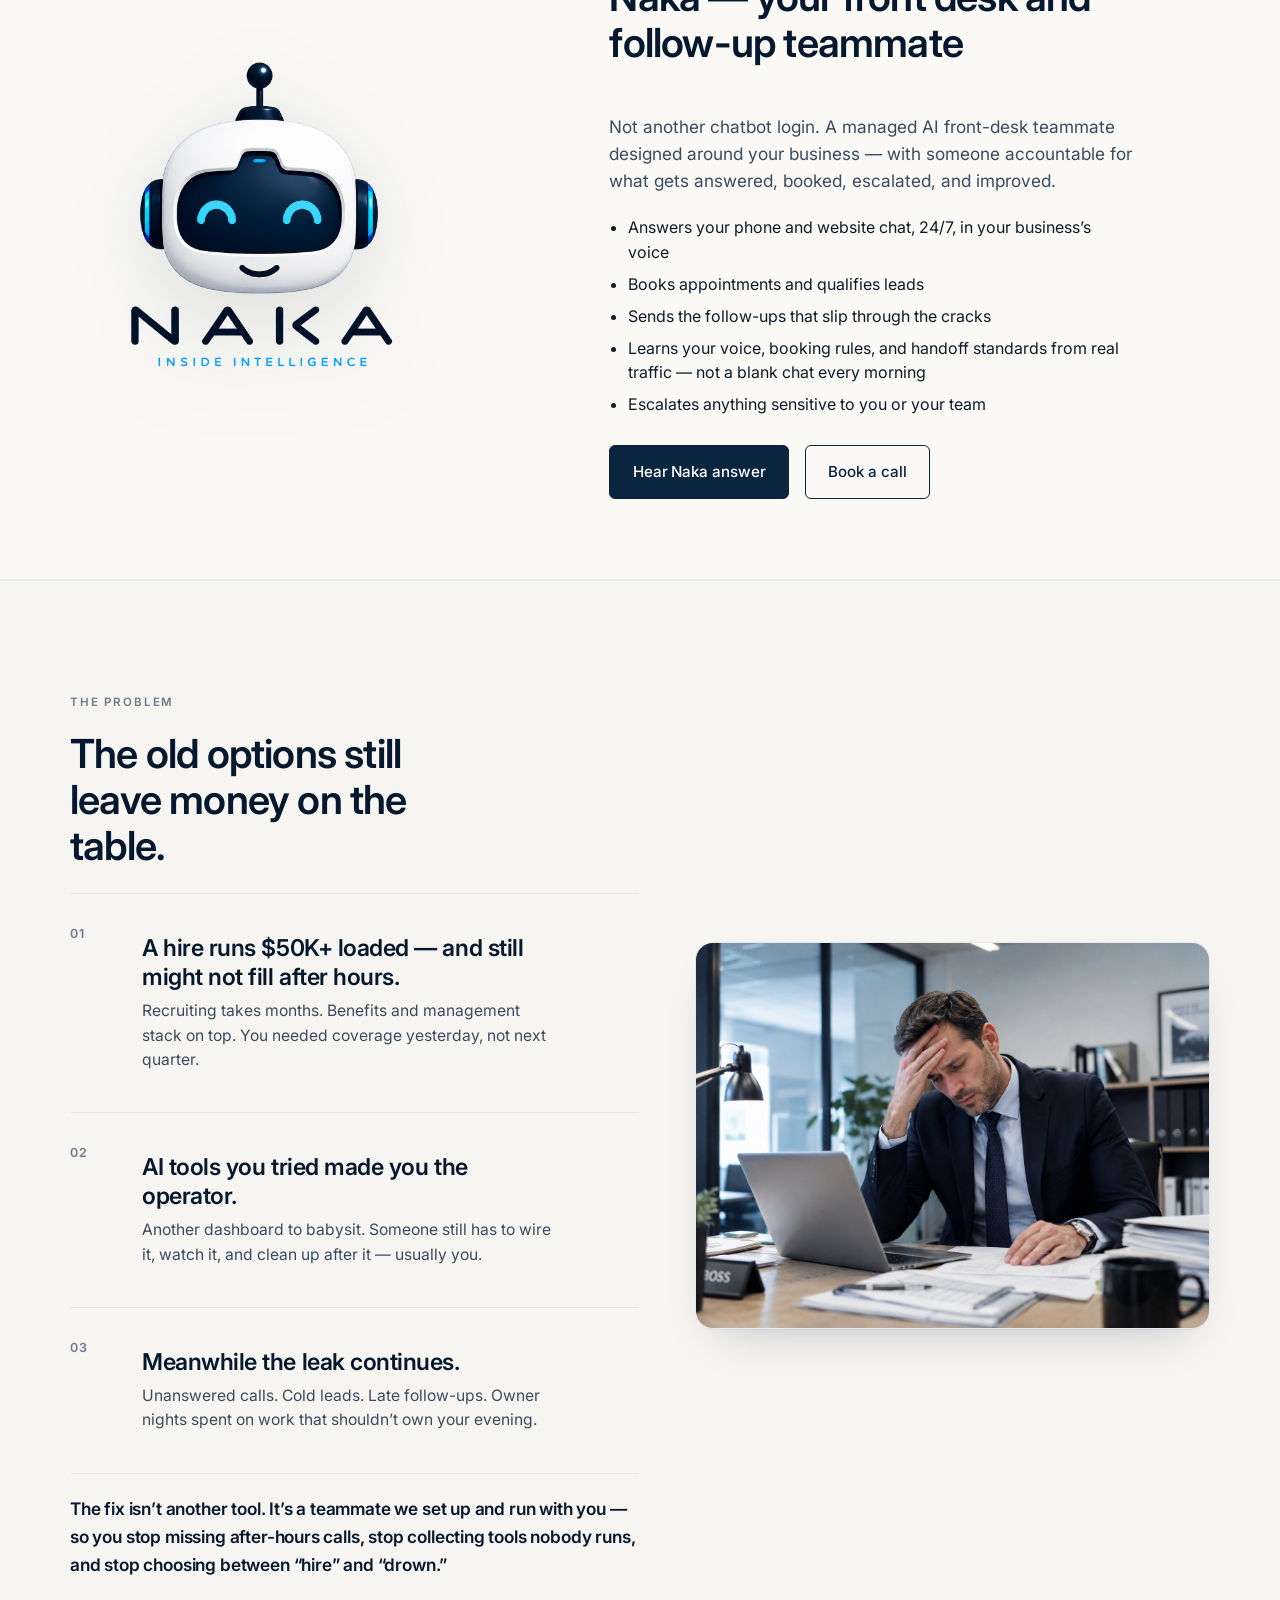
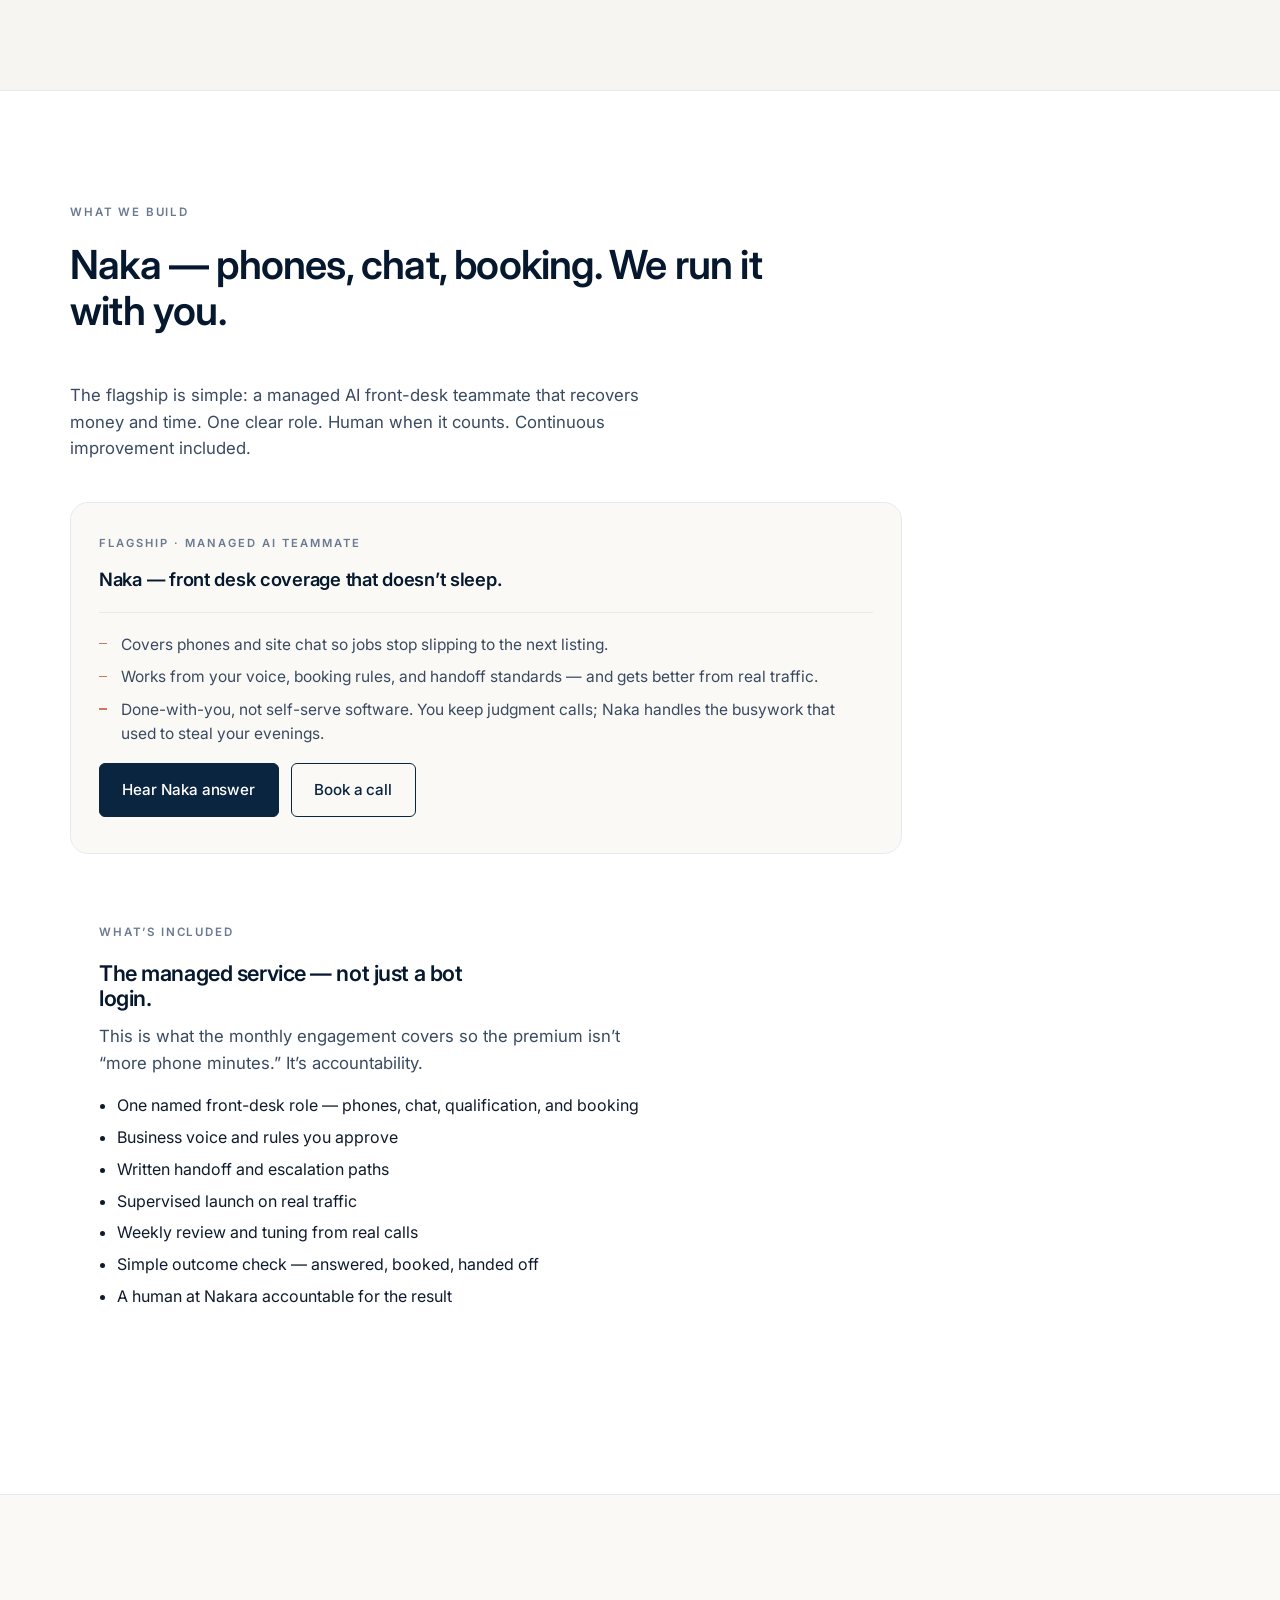
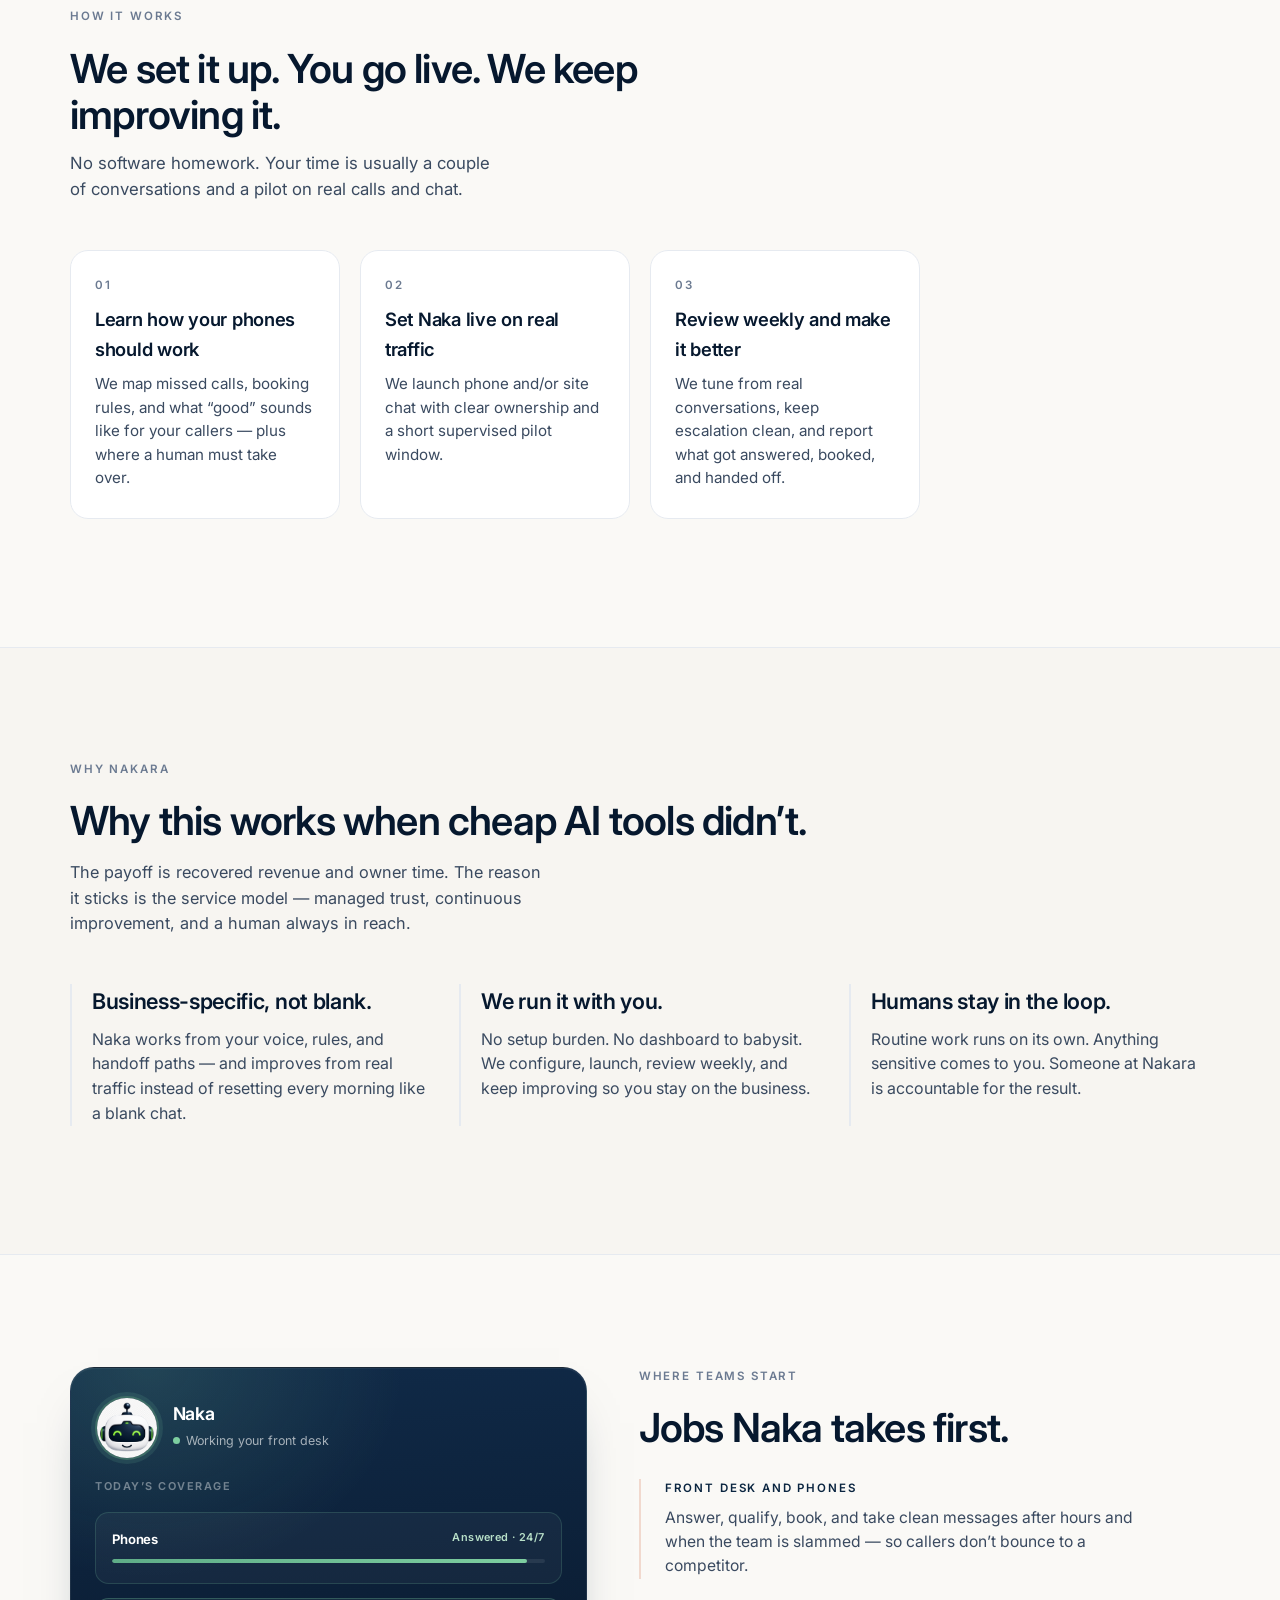
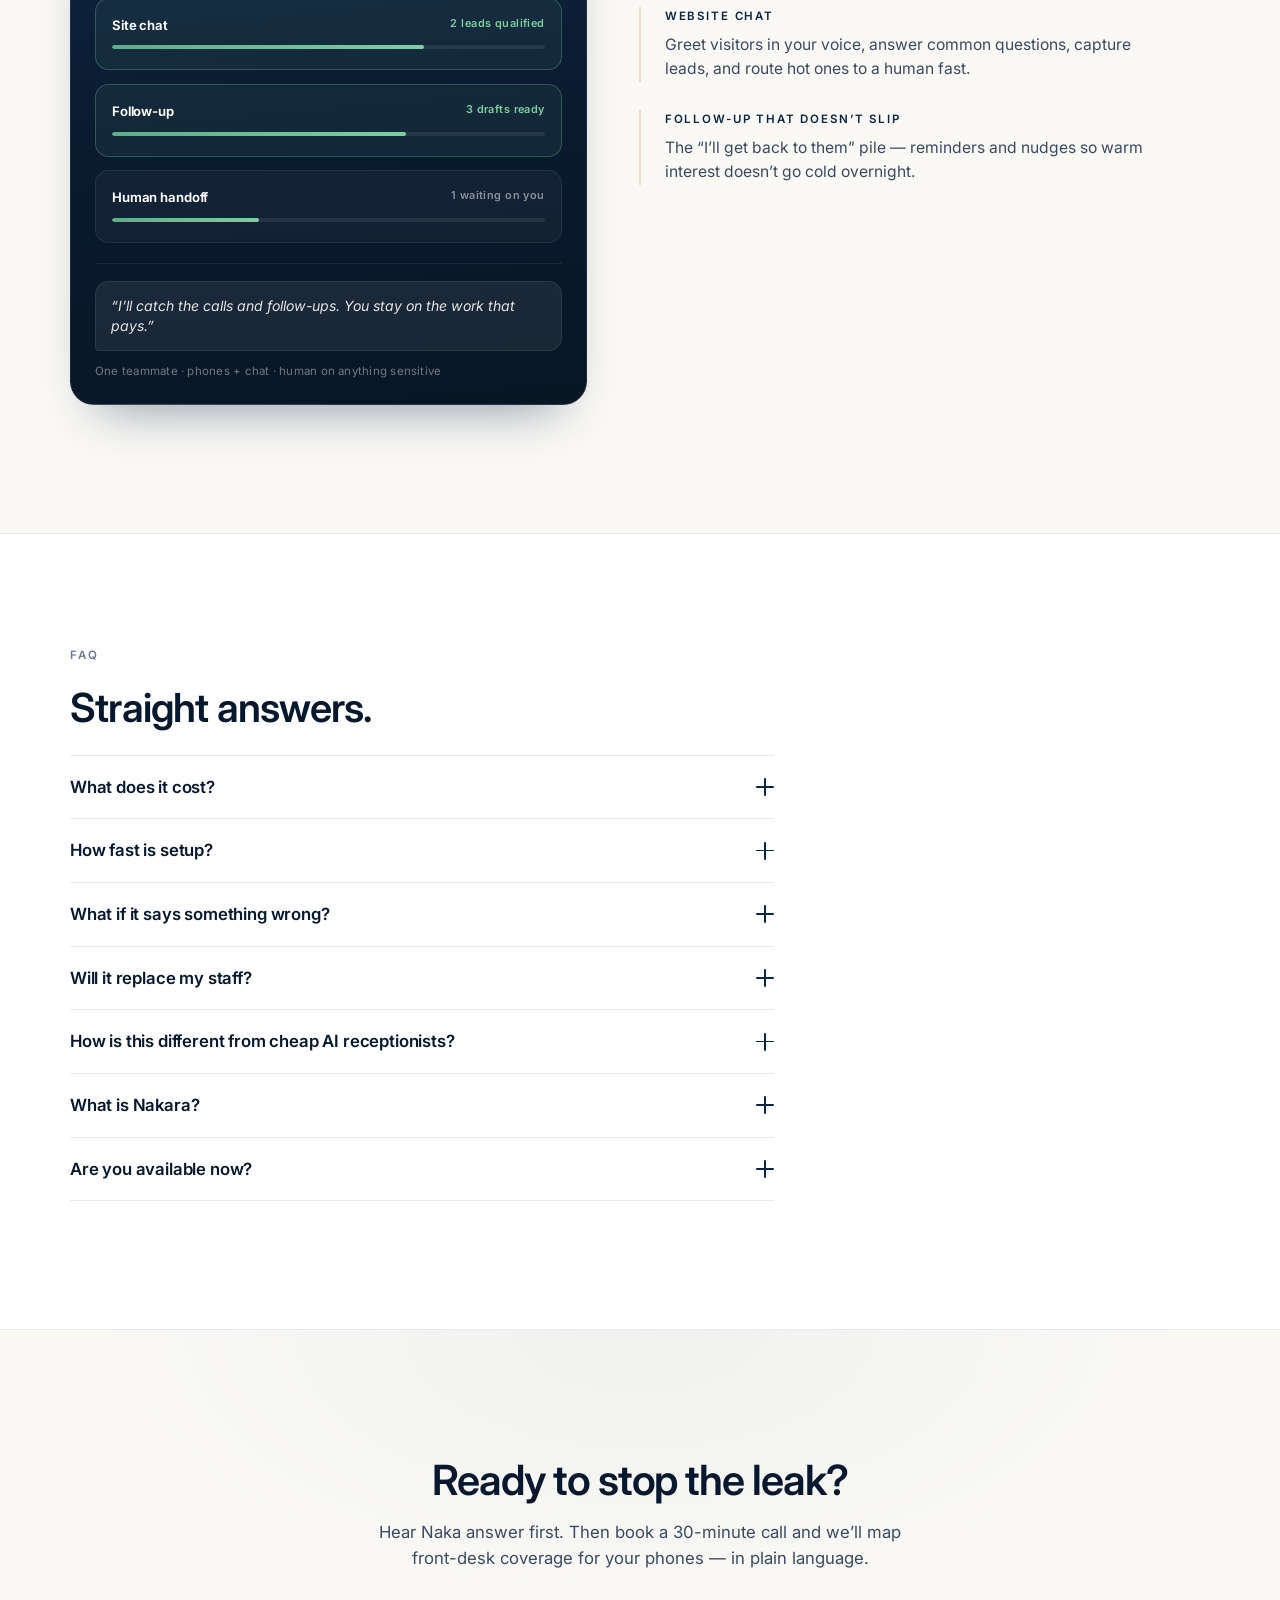
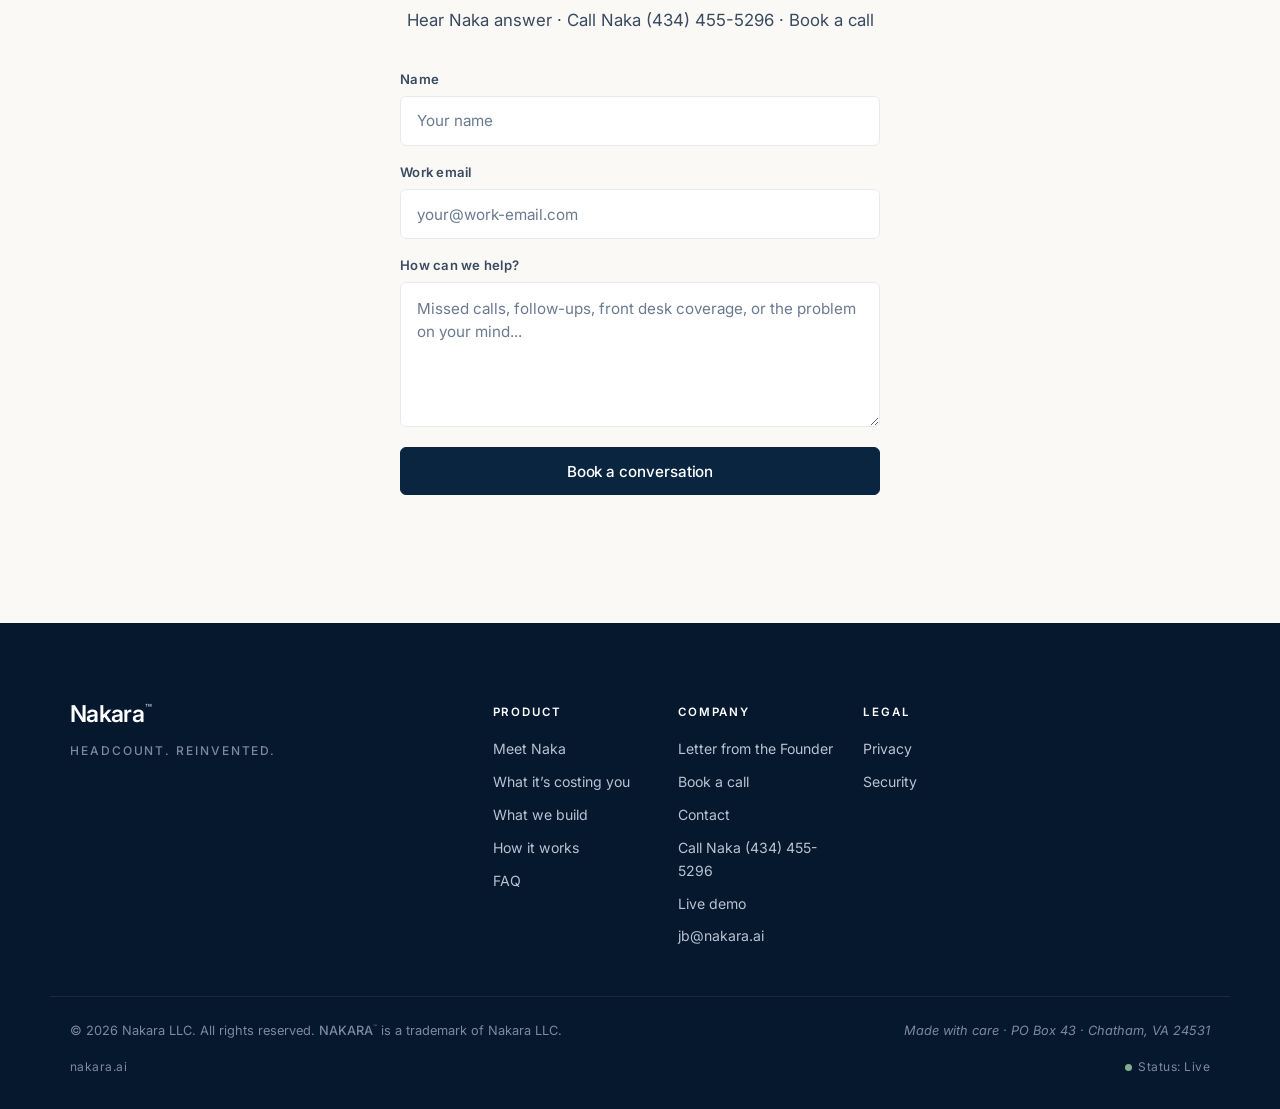
==== commit e341c25f: "Header/footer: remove particle-N mark — Nakara wordmark only Mark read as blue swirl at nav size; JB" ====
--- a/index.html
+++ b/index.html
@@ -178,7 +178,6 @@
   <header class="nav" id="nav">
     <div class="container nav__inner">
       <a href="#top" class="nav__logo" aria-label="Nakara home">
-        <img src="assets/logo-mark.png?v=naka4" alt="" class="nav__logo-mark" width="40" height="40" />
         <span class="nav__wordmark">Nakara<span class="tm" aria-hidden="true">™</span></span>
       </a>
 
@@ -741,7 +740,6 @@
     <div class="container footer__inner">
       <div class="footer__brand">
         <a href="#top" class="footer__logo-lockup" aria-label="Nakara home">
-          <img src="assets/logo-mark.png?v=naka4" alt="" class="footer__logo-mark" width="36" height="36" />
           <span class="footer__wordmark">Nakara<span class="tm" aria-hidden="true">™</span></span>
         </a>
         <p class="footer__tag">Headcount. Reinvented.</p>
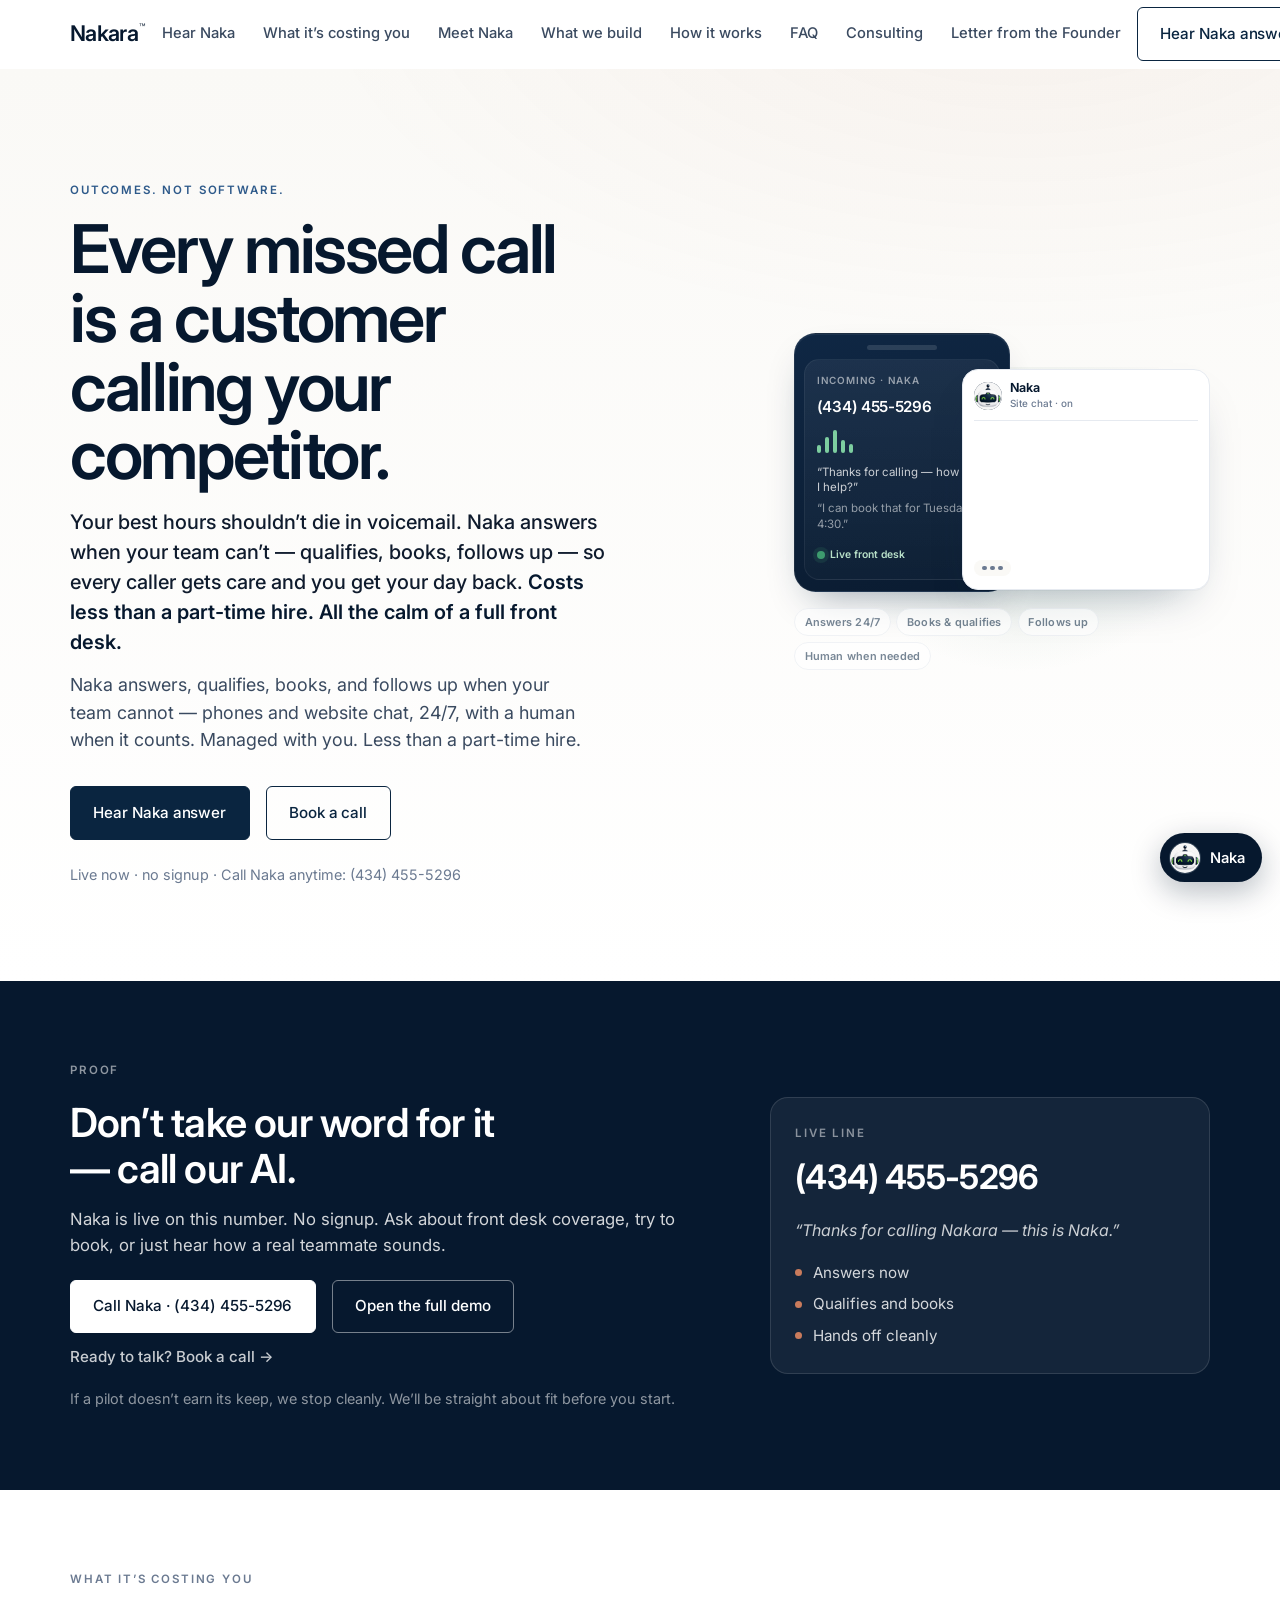
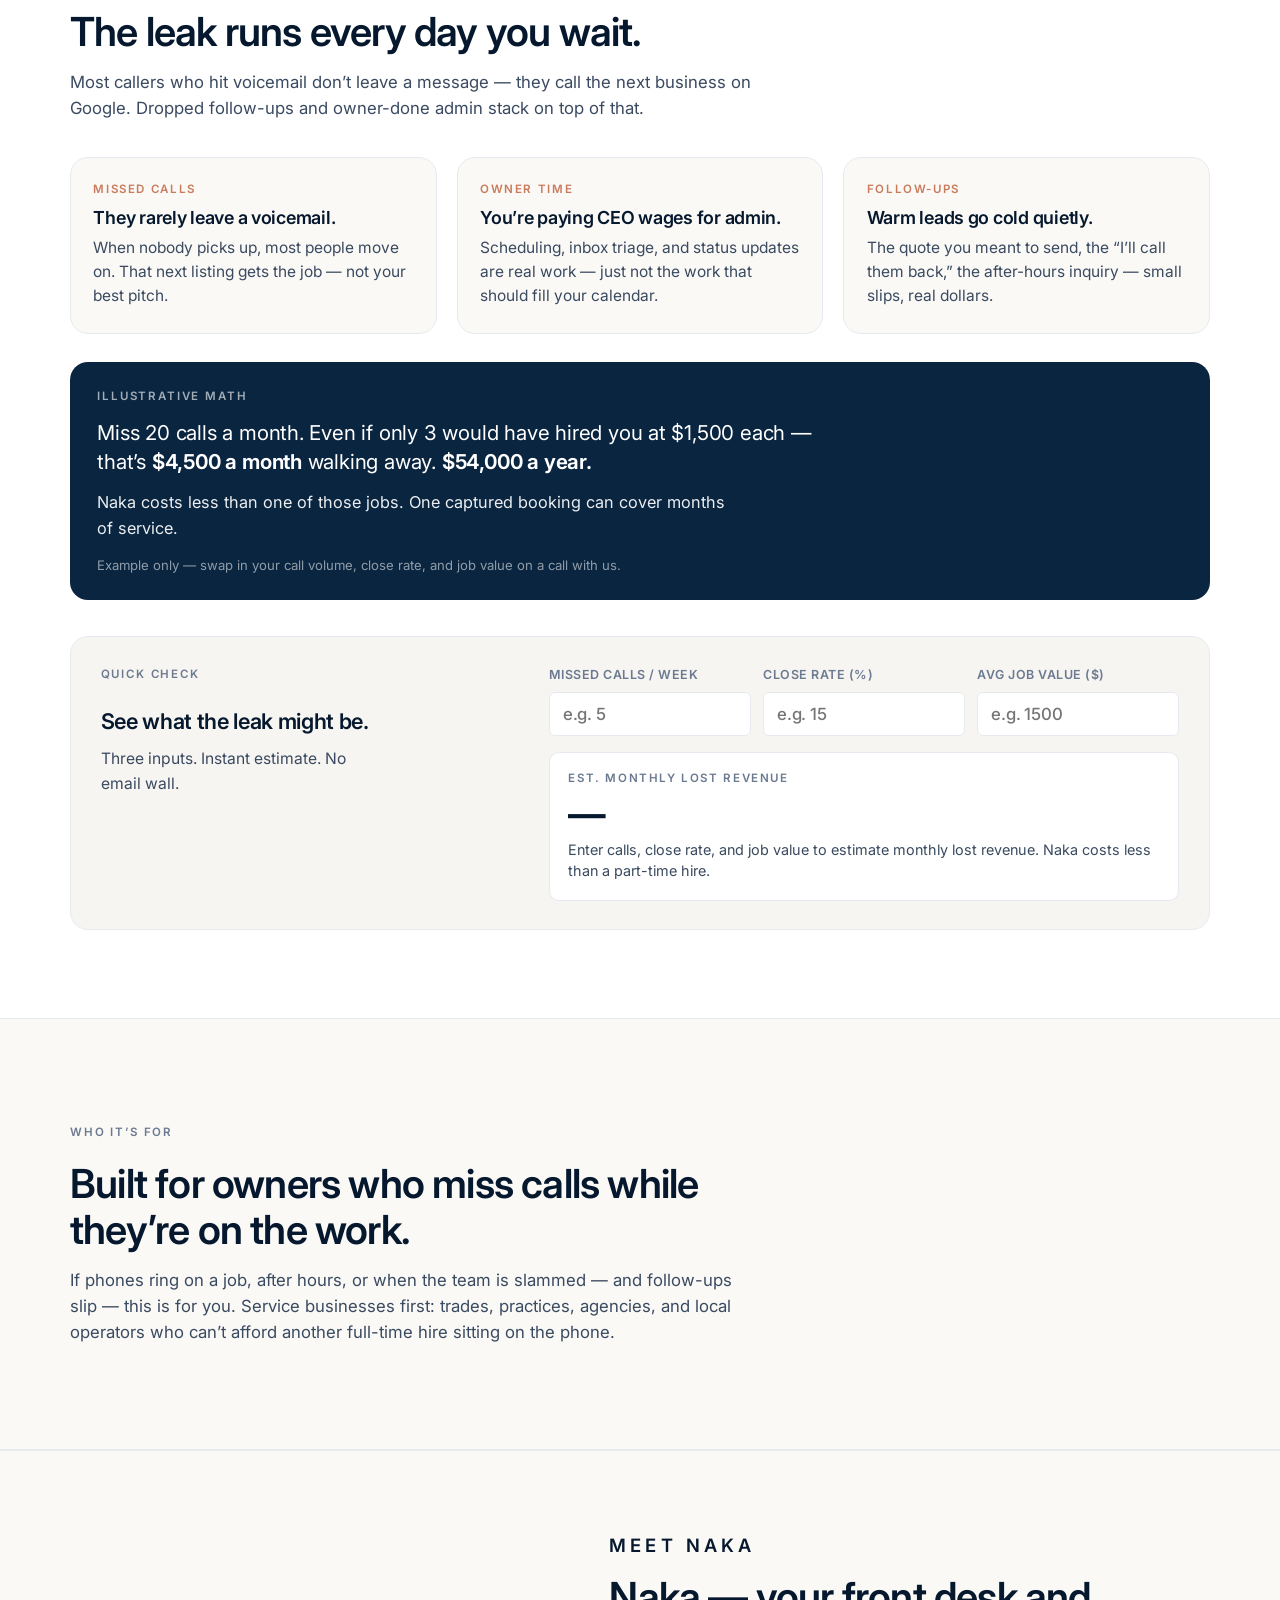
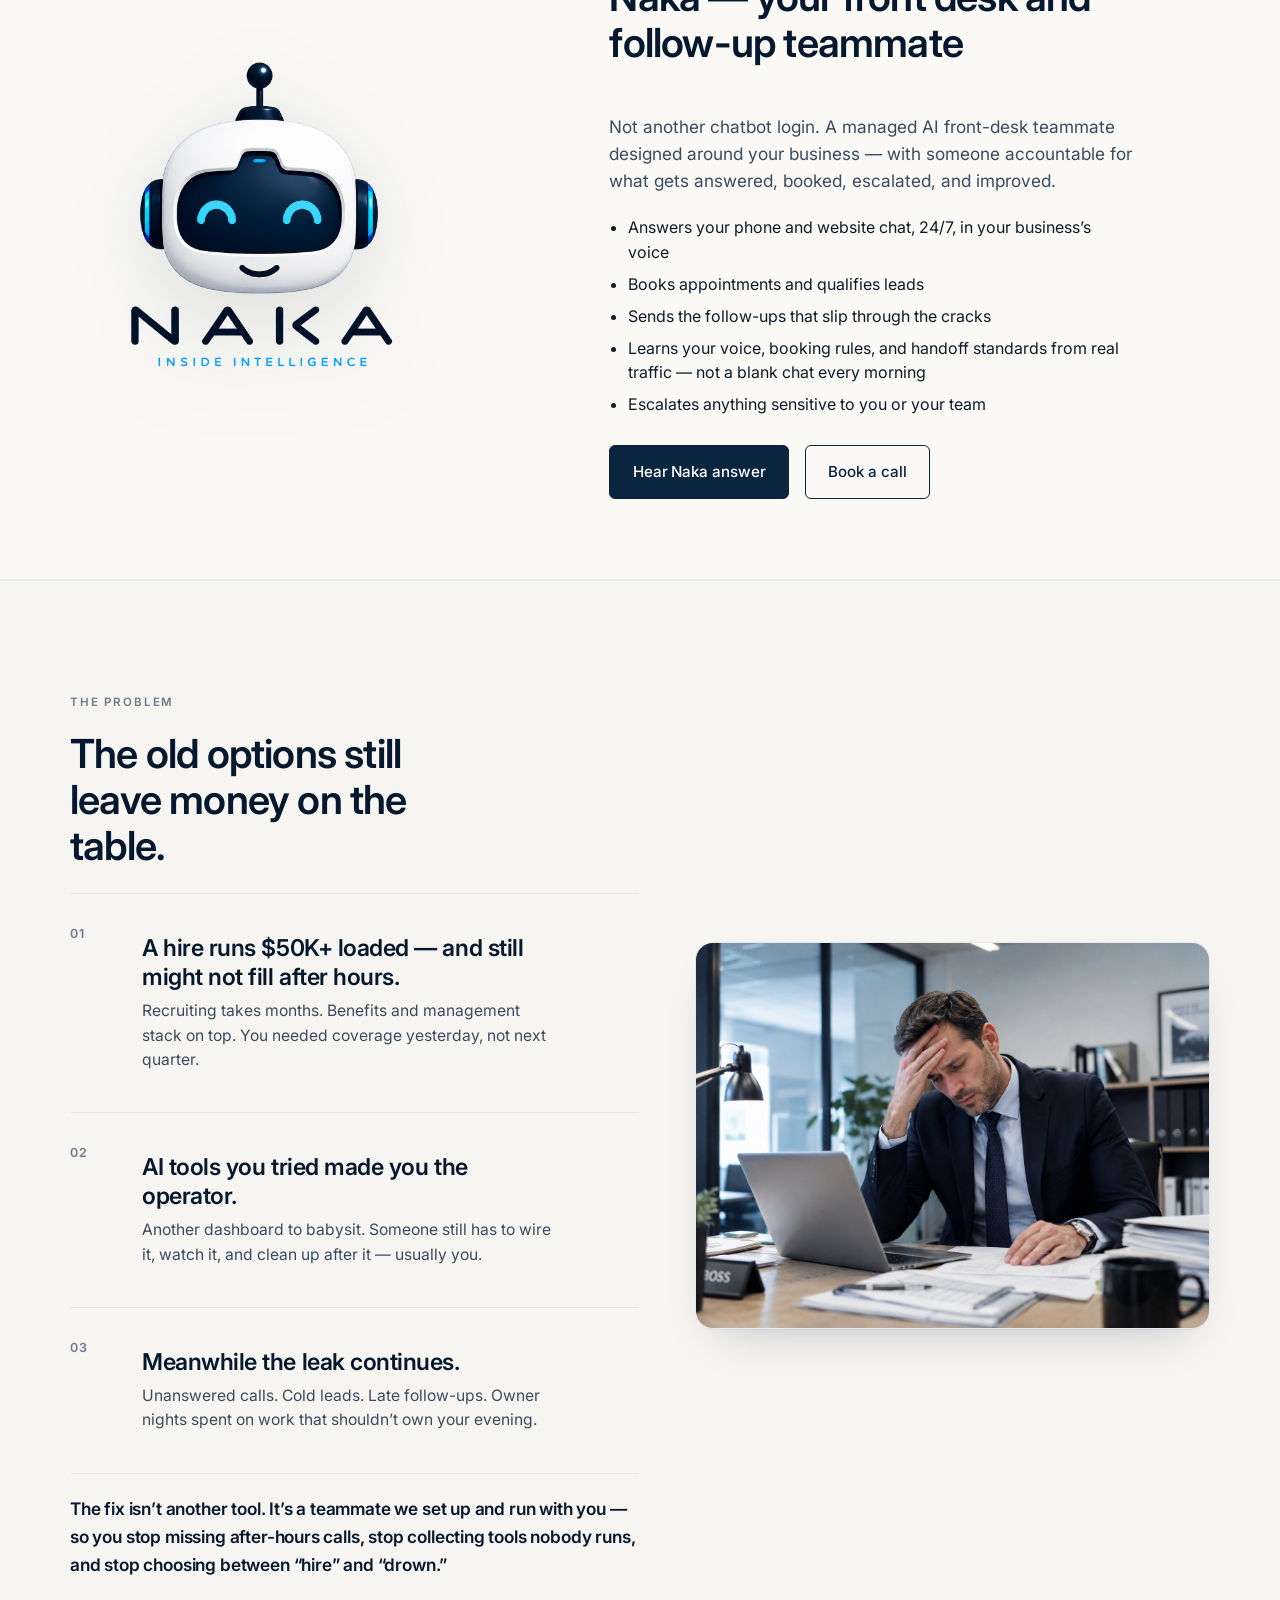
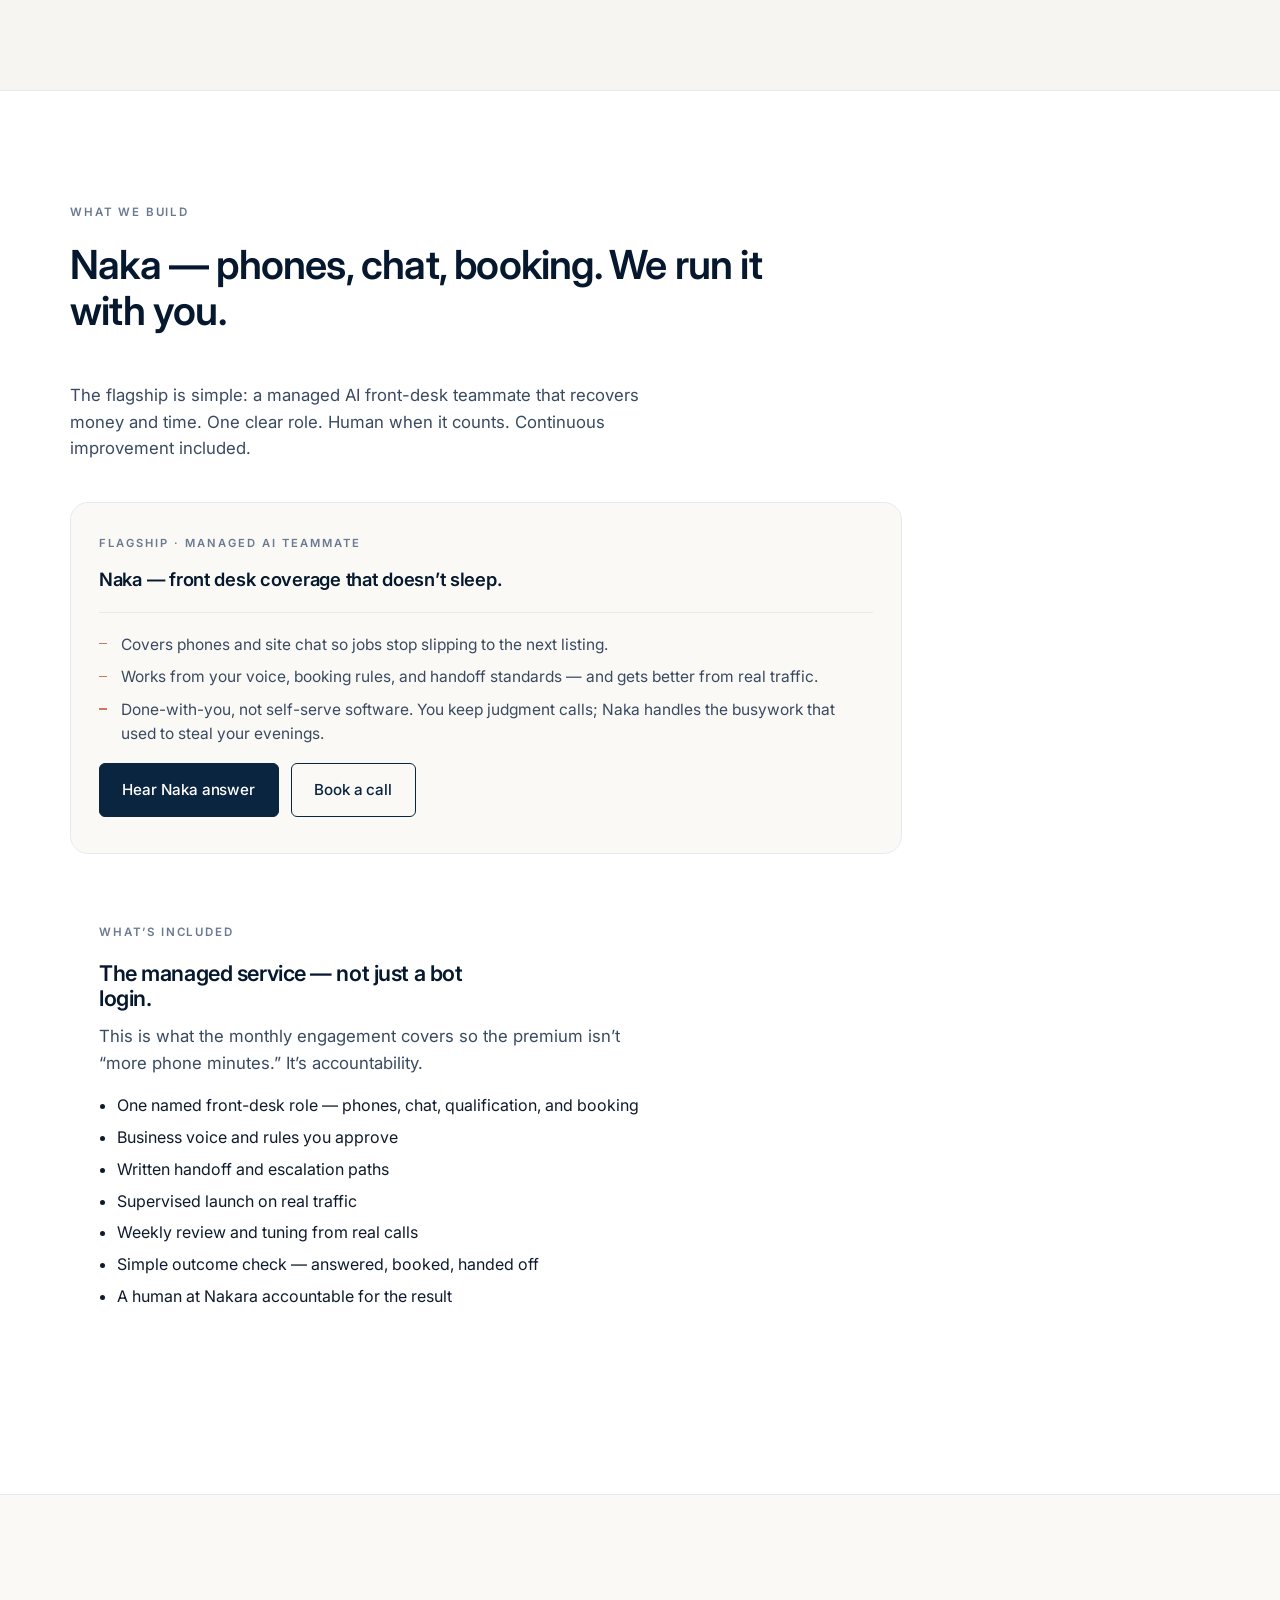
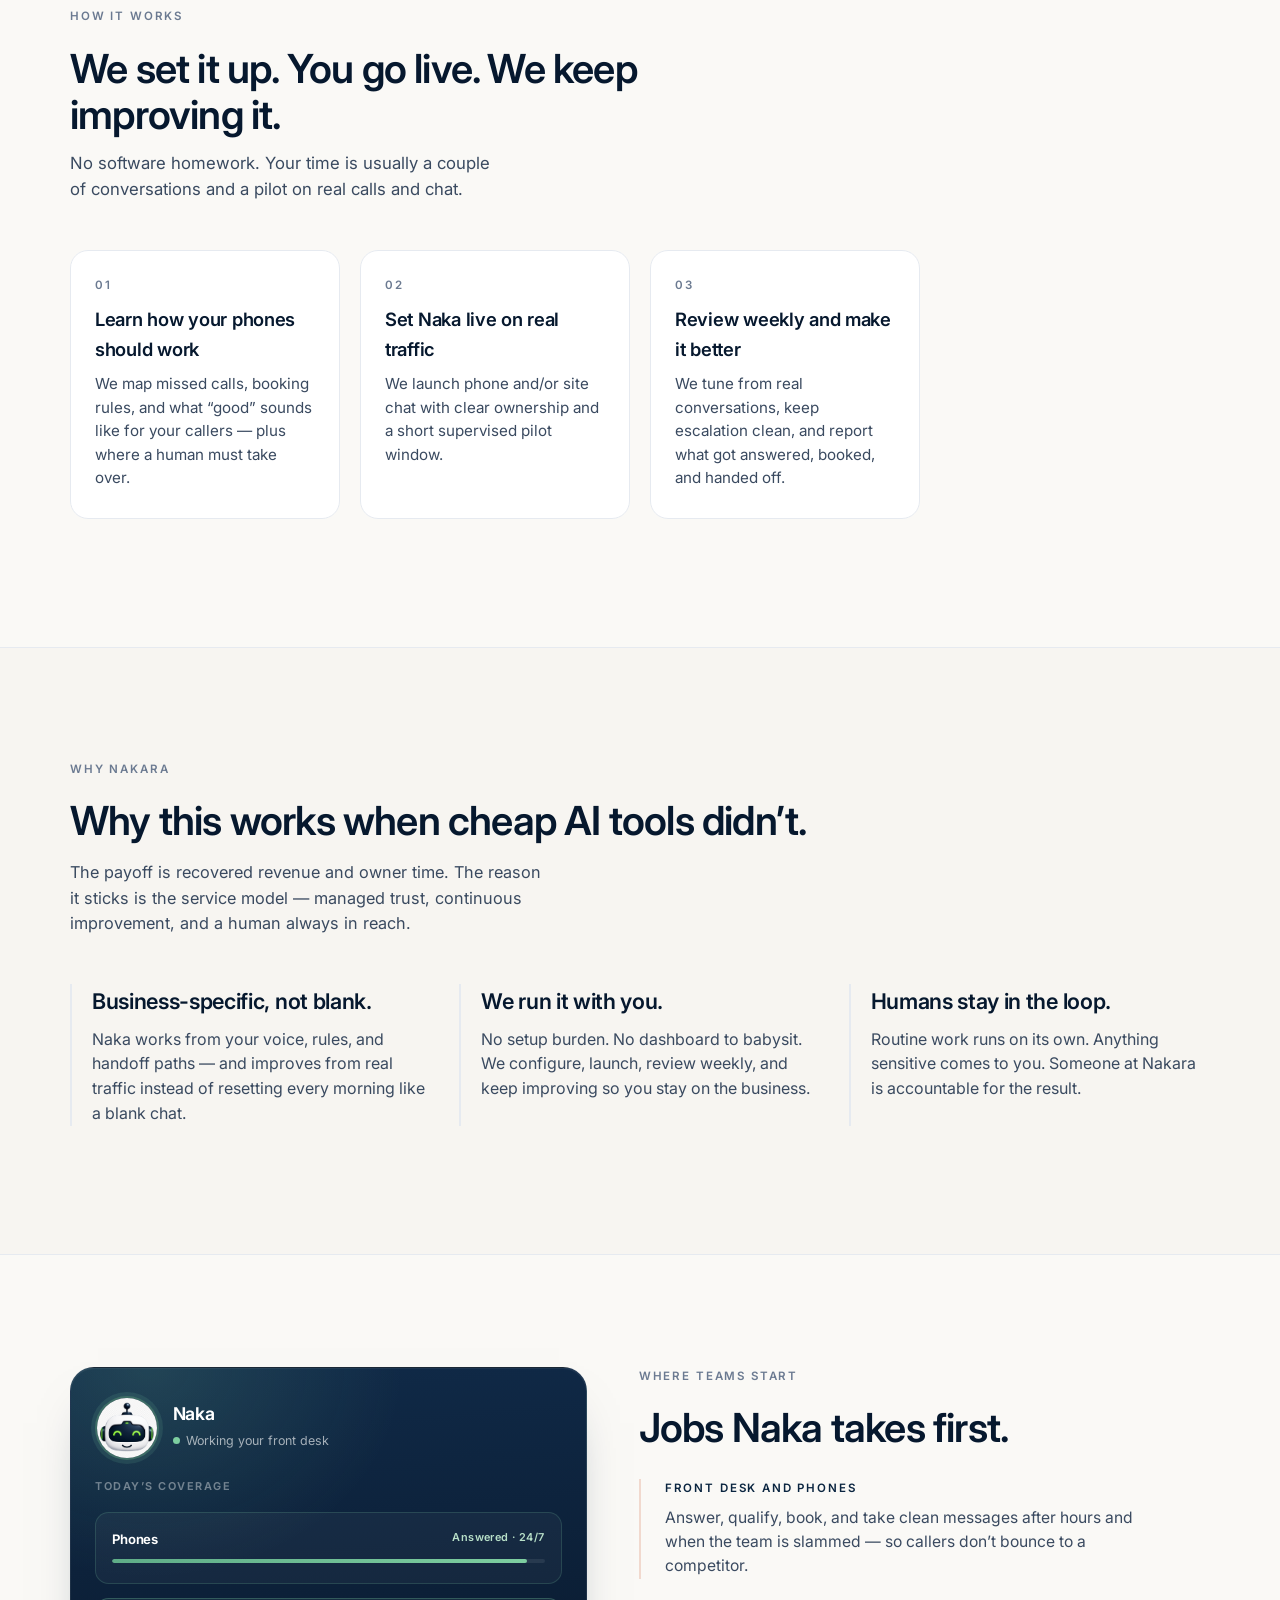
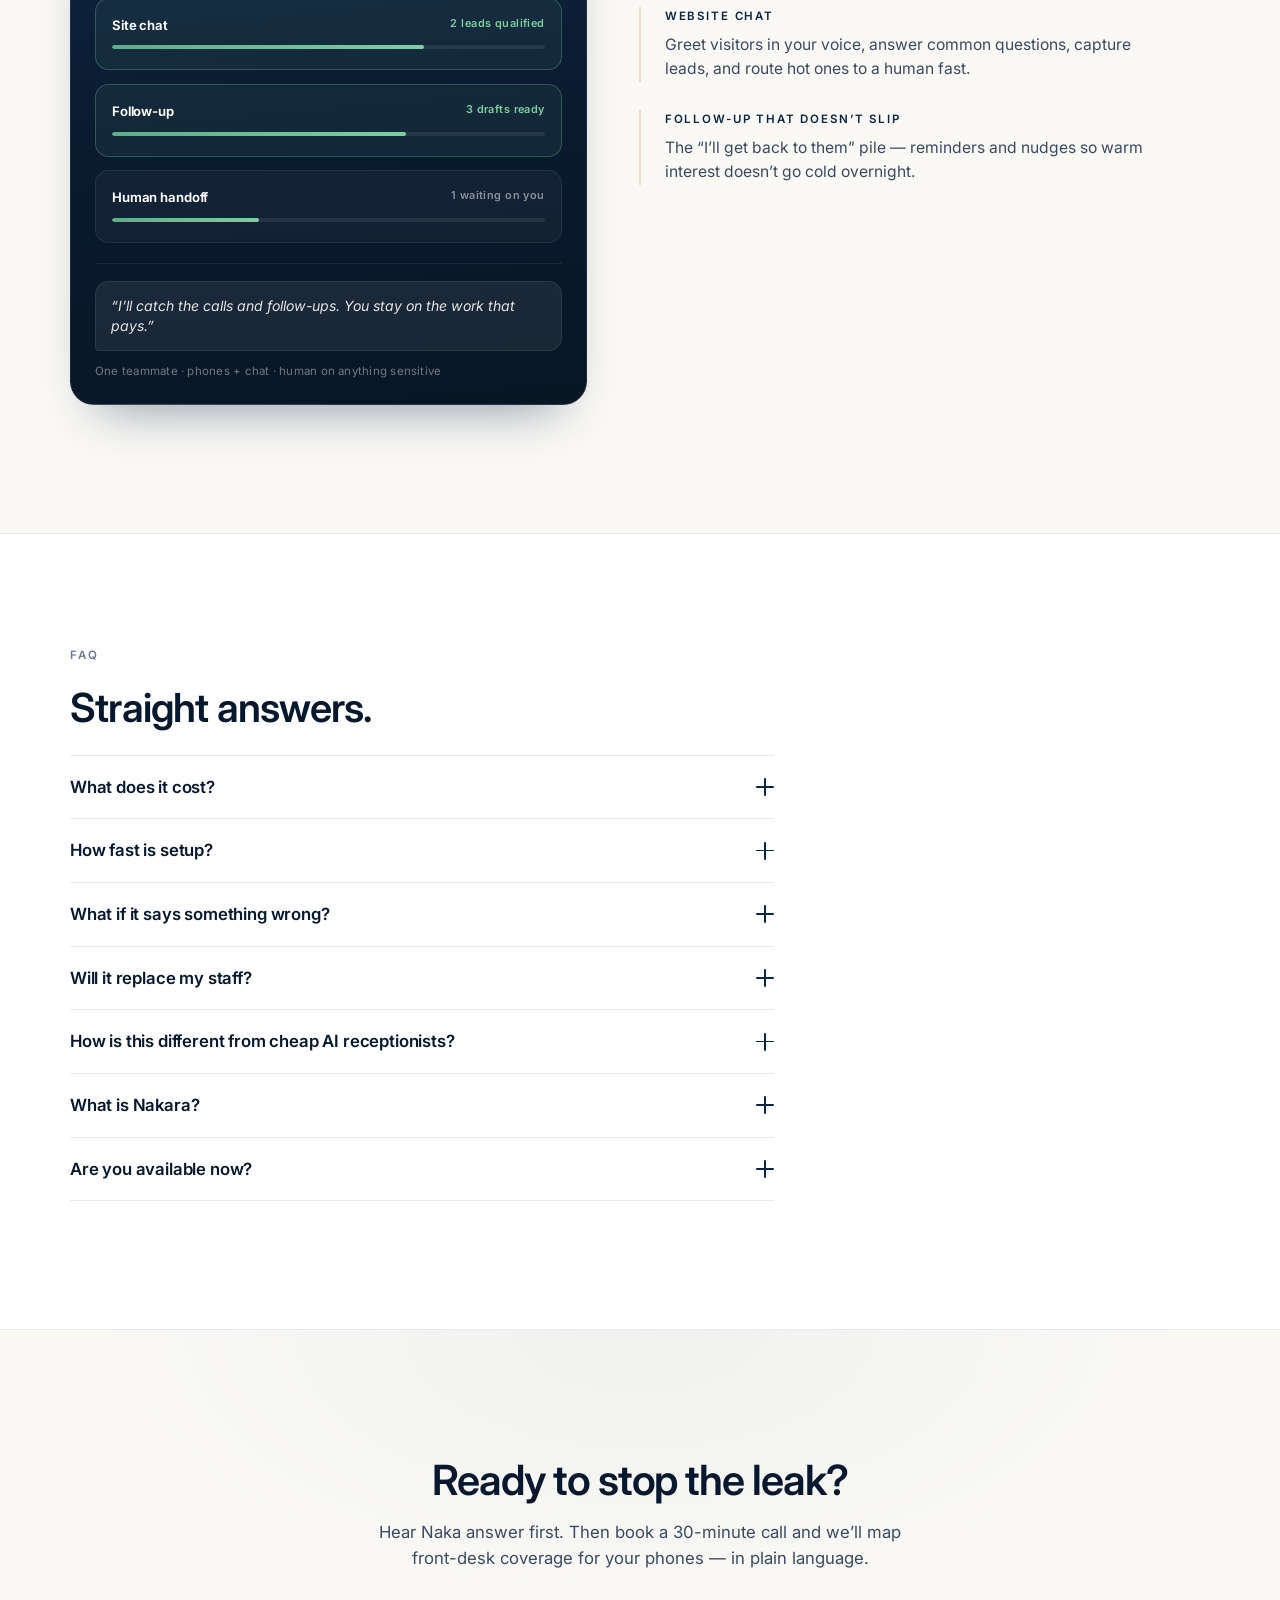
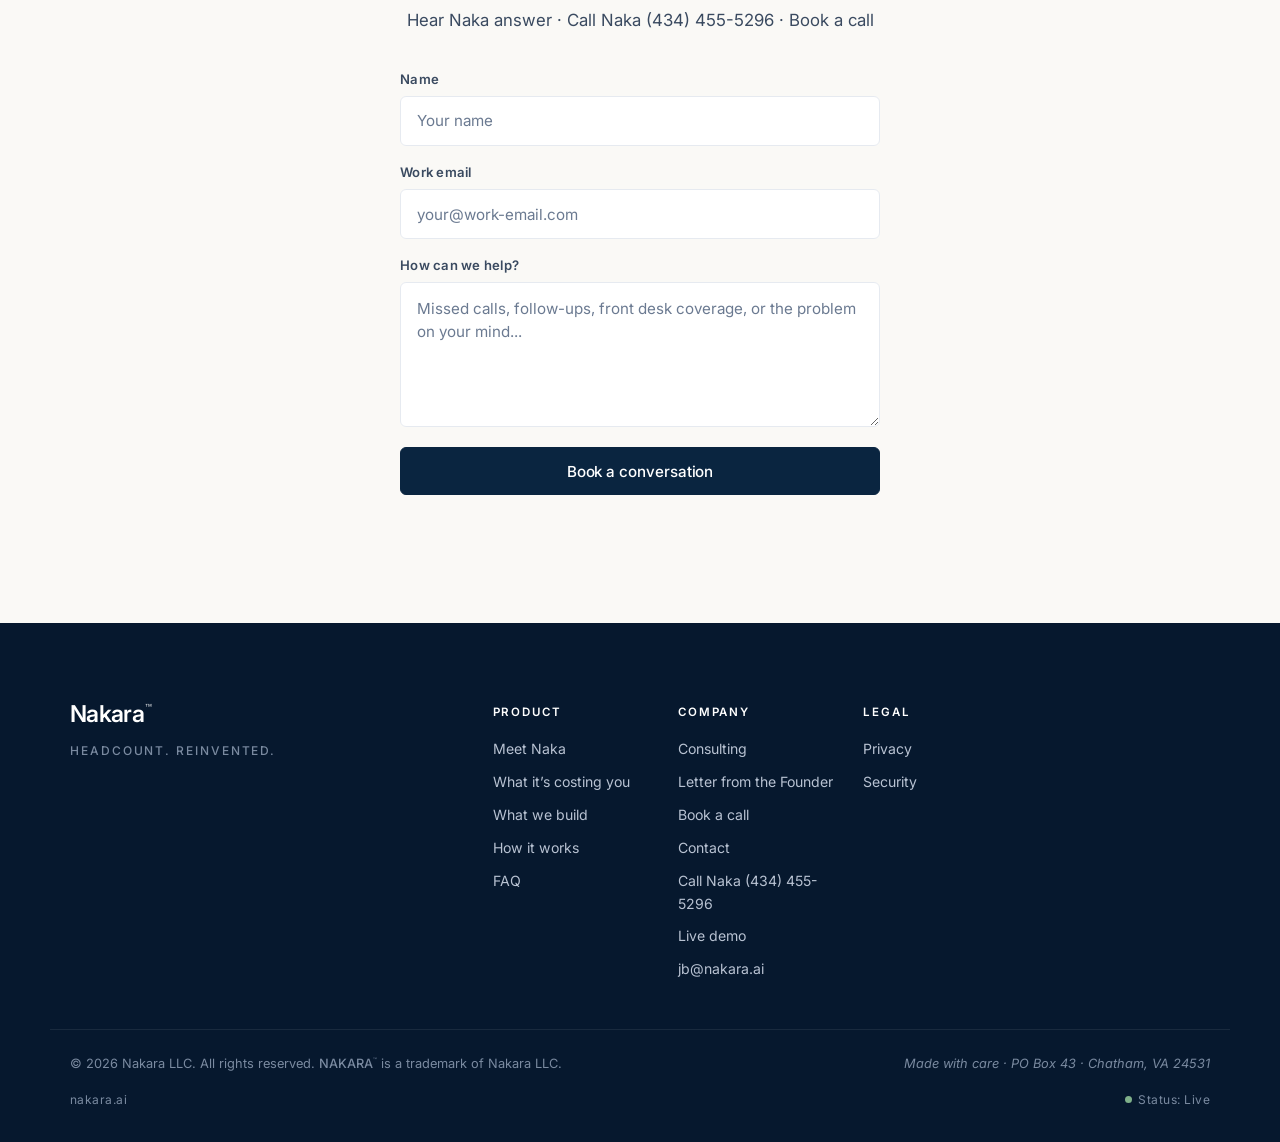
==== commit 45c768d0: "Add live Consulting tab and page. Naka stays homepage flagship. Consulting is a dedicated indexed pa" ====
--- a/index.html
+++ b/index.html
@@ -170,7 +170,7 @@
   <link rel="preconnect" href="https://fonts.googleapis.com" />
   <link rel="preconnect" href="https://fonts.gstatic.com" crossorigin />
   <link href="https://fonts.googleapis.com/css2?family=Inter:wght@400;500;600;700&display=swap" rel="stylesheet" />
-  <link rel="stylesheet" href="style.css?v=naka24" />
+  <link rel="stylesheet" href="style.css?v=naka25" />
 </head>
 <body>
 
@@ -188,6 +188,7 @@
         <a href="#how">What we build</a>
         <a href="#cycle">How it works</a>
         <a href="#faq">FAQ</a>
+        <a href="consulting.html">Consulting</a>
         <a href="letter.html">Letter from the Founder</a>
       </nav>
 
@@ -205,6 +206,7 @@
       <a href="#how">What we build</a>
       <a href="#cycle">How it works</a>
       <a href="#faq">FAQ</a>
+      <a href="consulting.html">Consulting</a>
       <a href="letter.html">Letter from the Founder</a>
       <a href="demo.html" class="btn btn--primary">Hear Naka answer</a>
       <a href="book.html" class="btn btn--ghost">Book a call</a>
@@ -756,6 +758,7 @@
         </div>
         <div class="footer__col">
           <p class="footer__h">Company</p>
+          <a href="consulting.html">Consulting</a>
           <a href="letter.html">Letter from the Founder</a>
           <a href="book.html">Book a call</a>
           <a href="#cta">Contact</a>
--- a/style.css
+++ b/style.css
@@ -3969,3 +3969,17 @@
   color: var(--muted);
   line-height: 1.5;
 }
+
+/* Consulting page */
+.page-consulting .svc-hero {
+  padding: 7.5rem 0 3.5rem;
+  background: var(--paper);
+  border-bottom: 1px solid var(--line);
+}
+.page-consulting .nav__links a[aria-current="page"] {
+  color: var(--navy-900);
+  font-weight: 600;
+}
+@media (min-width: 800px) {
+  .page-consulting .svc-hero { padding: 8.5rem 0 4rem; }
+}
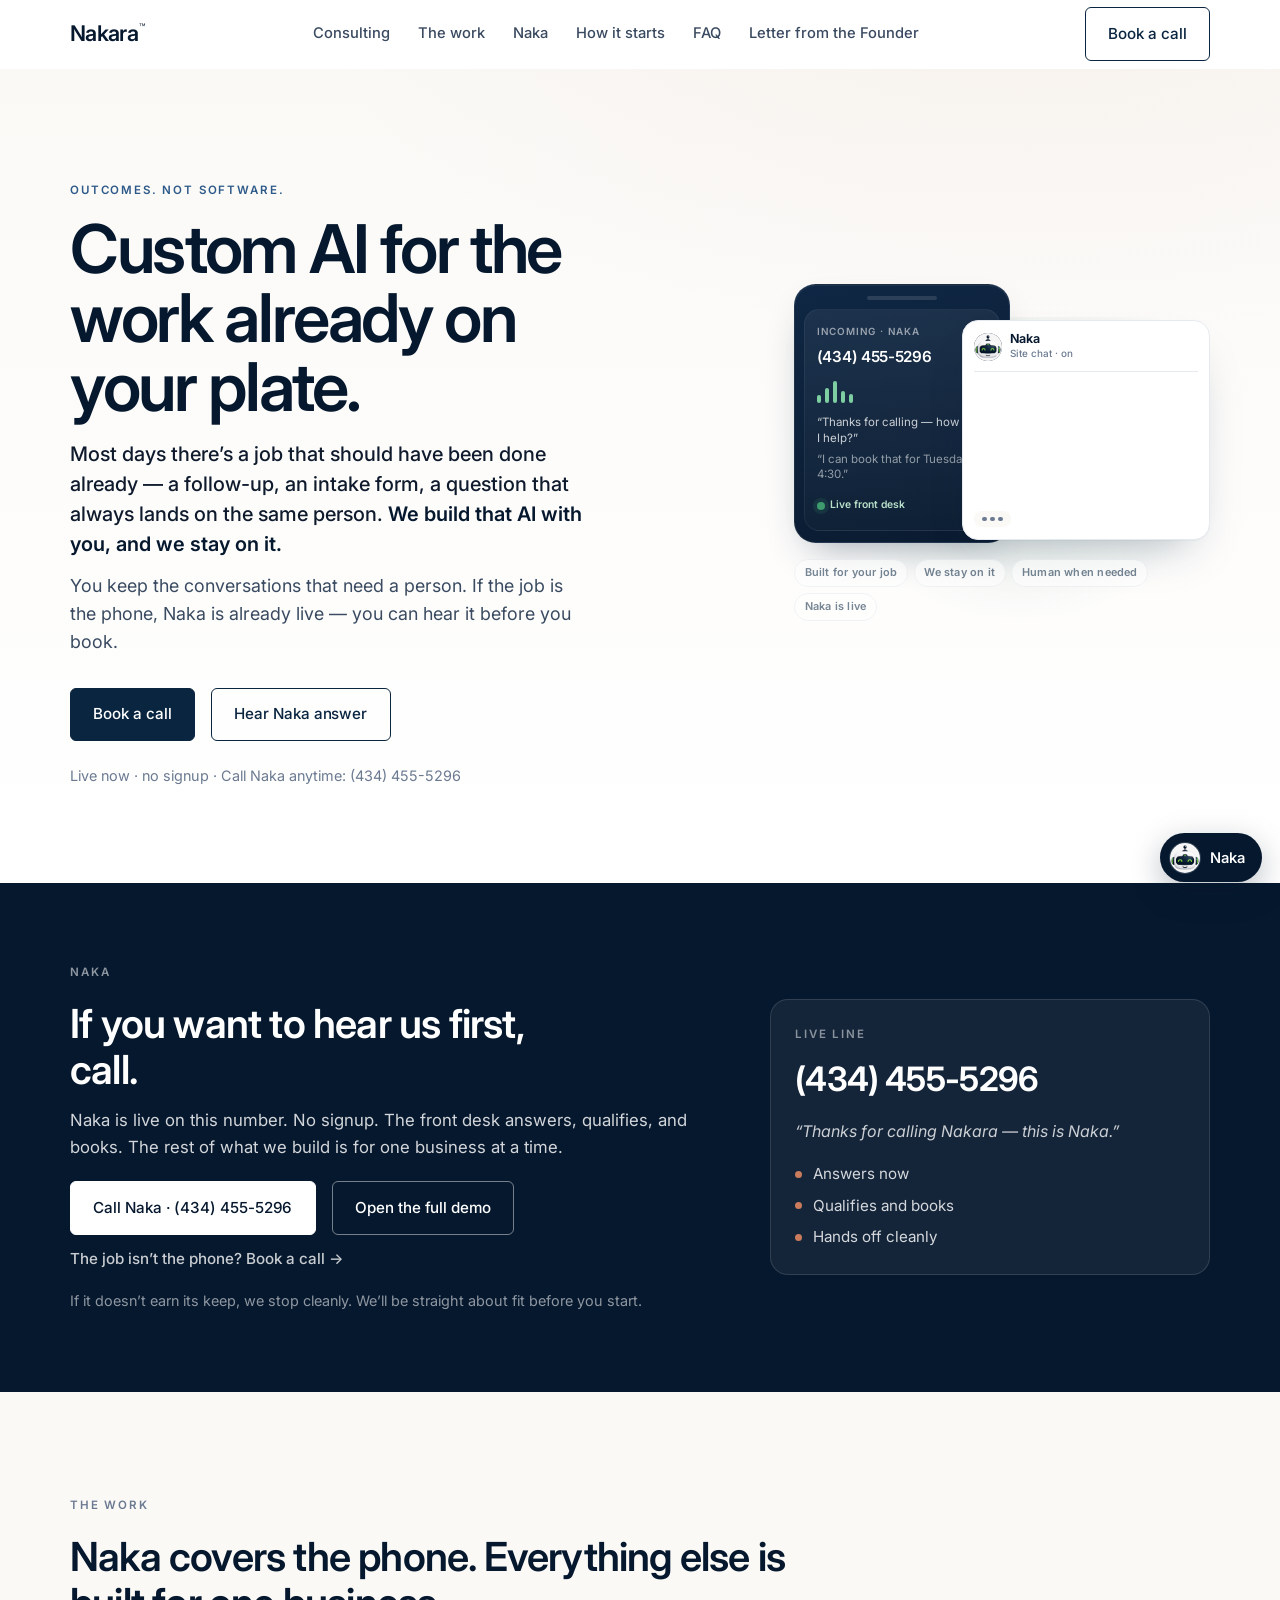
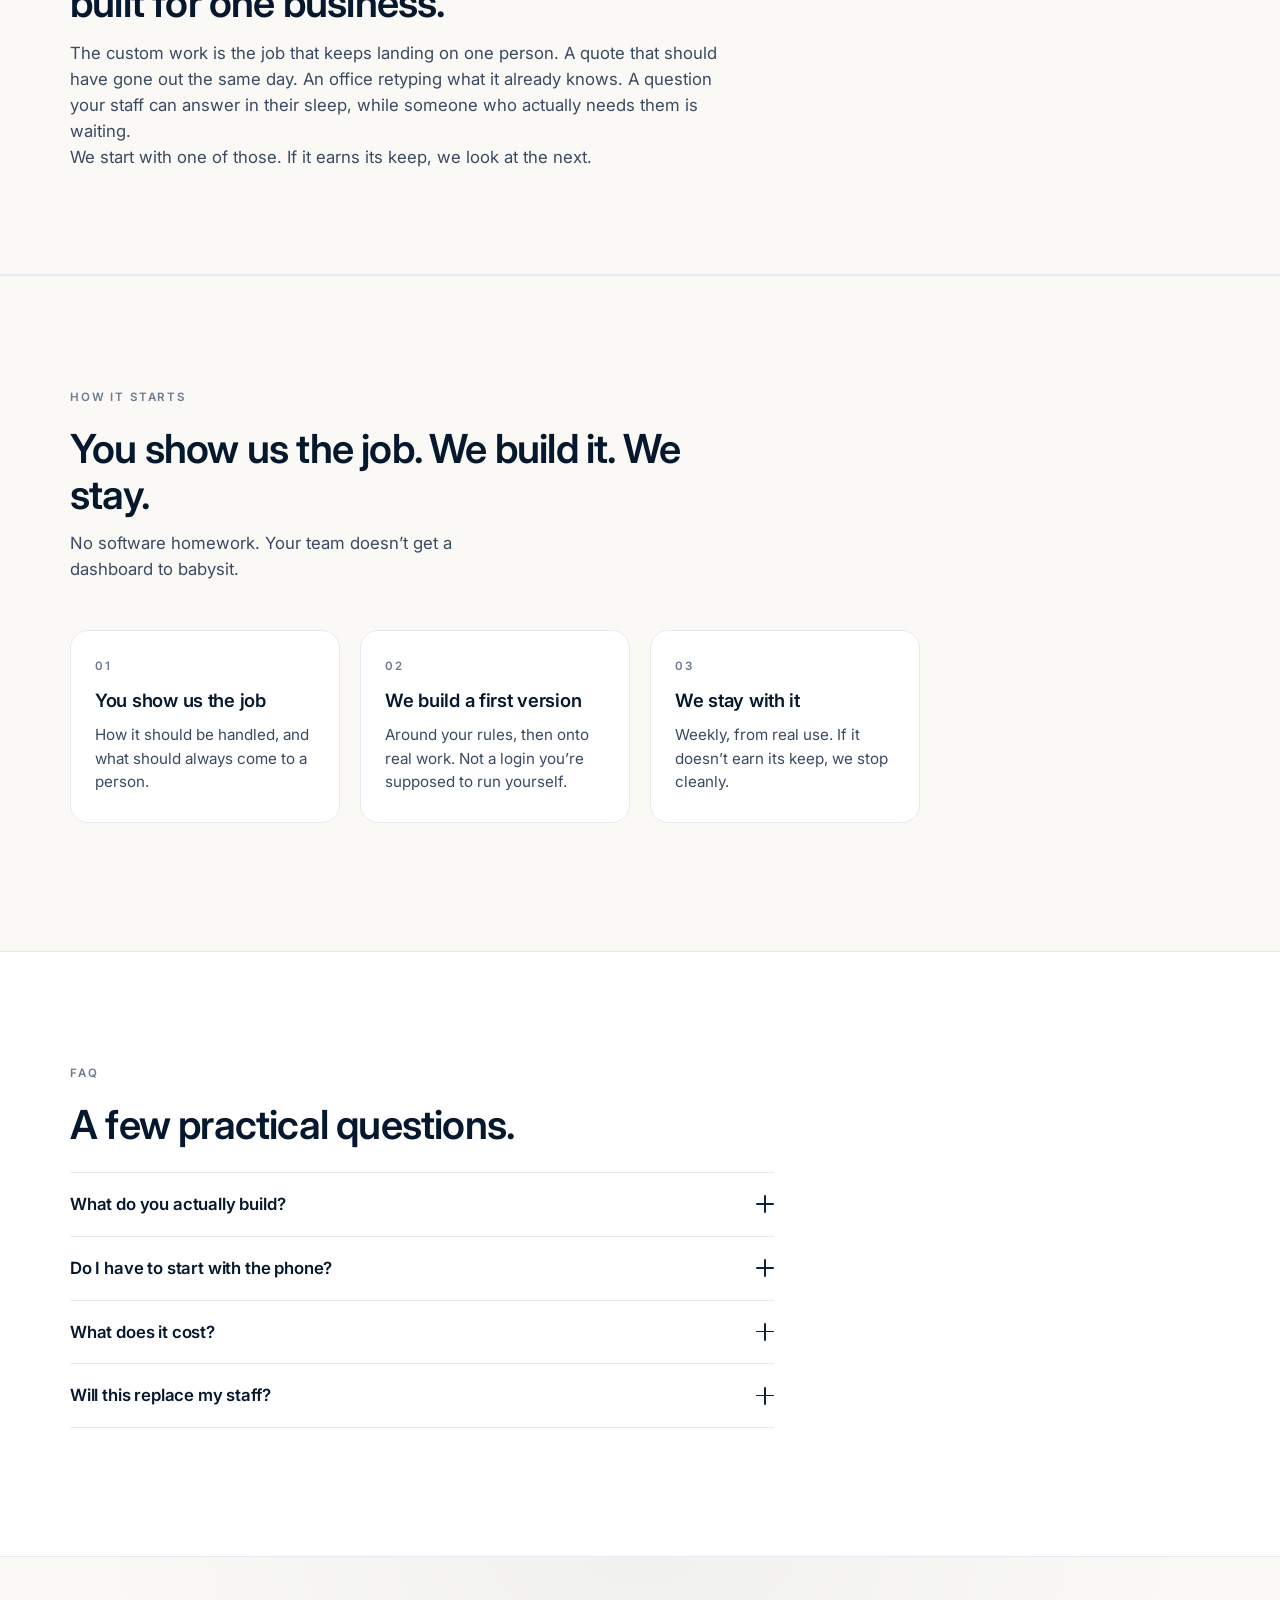
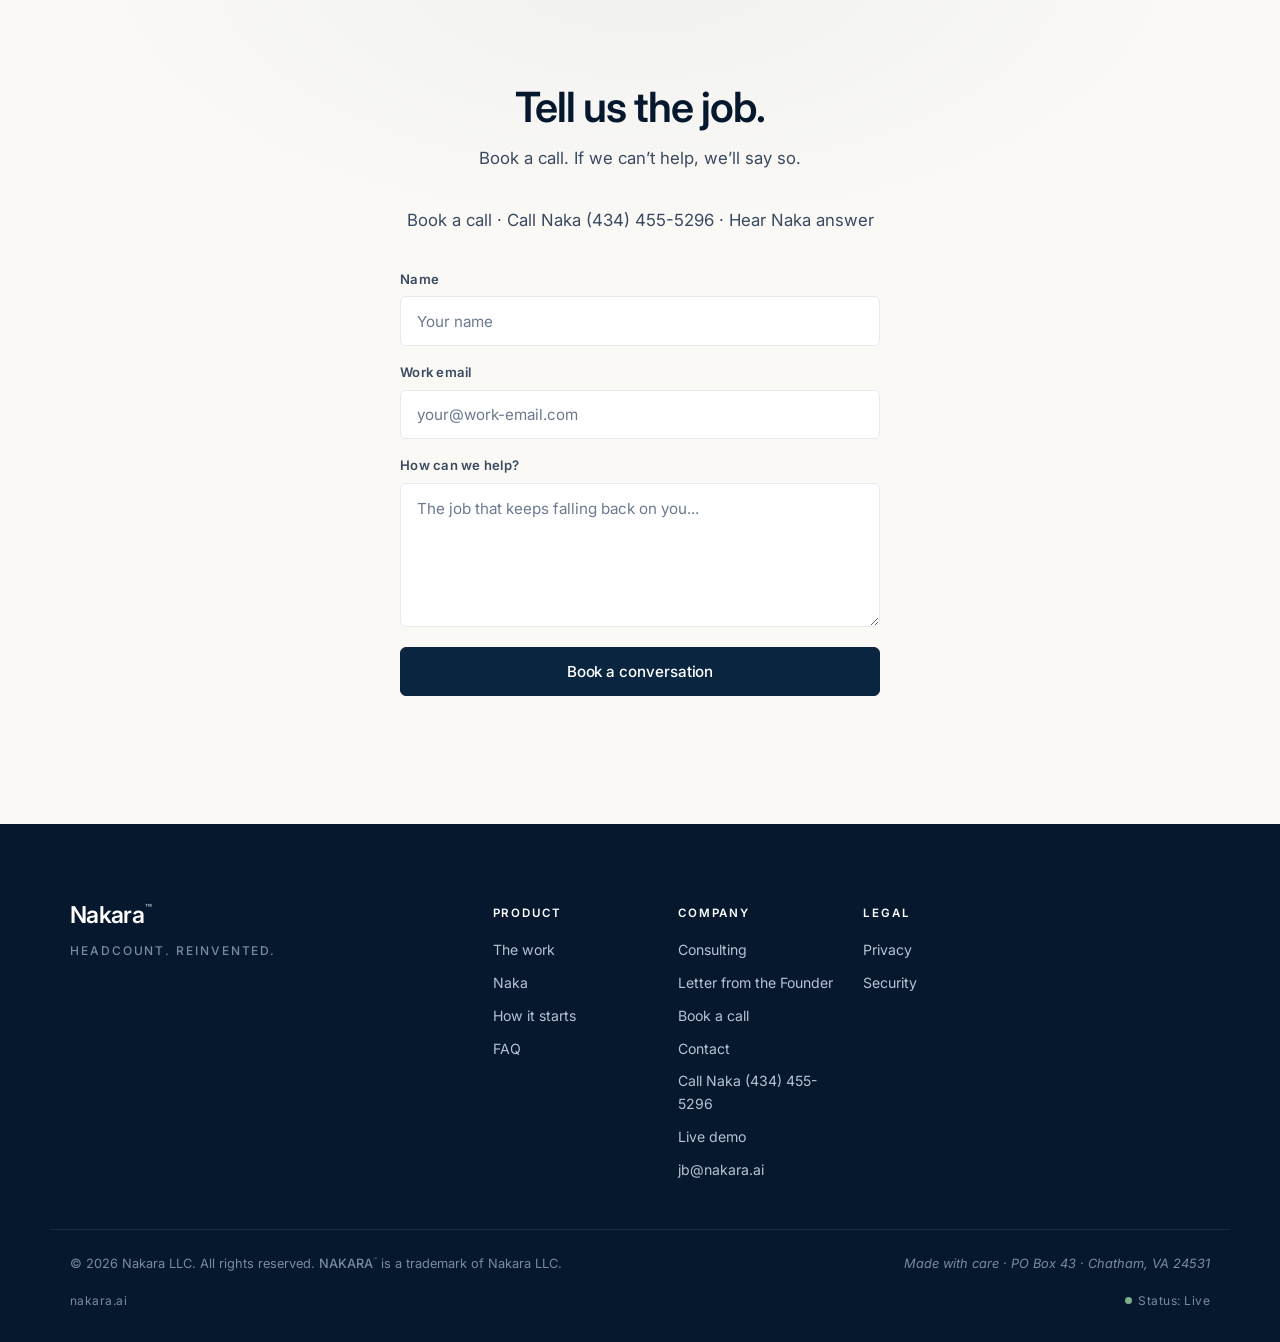
==== commit dc36fa57: "Ship custom-first homepage. Consulting is the leftmost nav tab." ====
--- a/index.html
+++ b/index.html
@@ -3,21 +3,21 @@
 <head>
   <meta charset="UTF-8" />
   <meta name="viewport" content="width=device-width, initial-scale=1.0" />
-  <meta name="description" content="Naka answers your phones and website 24/7, follows up on leads, and hands sensitive work to a human — for less than a part-time hire. Nakara builds AI teammates for service businesses." />
-  <title>Every missed call is a customer calling your competitor | Nakara</title>
+  <meta name="description" content="Nakara builds custom AI for the work already on your plate. Naka answers the phone when that is the job. You keep the conversations that need a person." />
+  <title>Custom AI for the work already on your plate | Nakara</title>
   <link rel="canonical" href="https://nakara.ai/" />
   <meta name="robots" content="index, follow" />
   <meta property="og:type" content="website" />
   <meta property="og:site_name" content="Nakara" />
   <meta property="og:url" content="https://nakara.ai/" />
-  <meta property="og:title" content="Every missed call is a customer calling your competitor | Nakara" />
-  <meta property="og:description" content="Every missed call is a customer calling your competitor. Naka answers phones and chat 24/7, follows up, and escalates to a human — for less than a part-time hire." />
+  <meta property="og:title" content="Custom AI for the work already on your plate | Nakara" />
+  <meta property="og:description" content="Custom AI for the work already on your plate. We build it with you, and we stay on it. Naka is live if the job is the phone." />
   <meta property="og:image" content="https://nakara.ai/assets/og-social-1200x630.jpg" />
   <meta property="og:image:width" content="1200" />
   <meta property="og:image:height" content="630" />
   <meta name="twitter:card" content="summary_large_image" />
-  <meta name="twitter:title" content="Every missed call is a customer calling your competitor | Nakara" />
-  <meta name="twitter:description" content="Naka answers phones and chat 24/7, follows up on every lead, and hands anything sensitive to a human — for less than a part-time hire." />
+  <meta name="twitter:title" content="Custom AI for the work already on your plate | Nakara" />
+  <meta name="twitter:description" content="Custom AI for a specific job in your business. Book a call, or hear Naka if the job is the phone." />
   <meta name="twitter:image" content="https://nakara.ai/assets/og-social-1200x630.jpg" />
   <script type="application/ld+json">
   {
@@ -33,7 +33,7 @@
         "image": "https://nakara.ai/assets/og-social-1200x630.jpg",
         "email": "jb@nakara.ai",
         "telephone": "+1-616-438-6252",
-        "description": "Nakara gives businesses an AI teammate that answers phones, handles follow-ups, and does the busywork — with humans in the loop.",
+        "description": "Nakara builds custom AI for a specific job in the business, and runs Naka as a live front desk, with a human when it counts.",
         "areaServed": ["US", "Virginia"],
         "priceRange": "$$",
         "address": {
@@ -78,7 +78,7 @@
         "@id": "https://nakara.ai/#website",
         "url": "https://nakara.ai/",
         "name": "Nakara",
-        "description": "Outcomes. Not software. AI teammates that recover missed calls, follow-ups, and busywork.",
+        "description": "Outcomes. Not software. Custom AI for the work already on your plate.",
         "publisher": { "@id": "https://nakara.ai/#organization" },
         "inLanguage": "en-US"
       },
@@ -86,10 +86,10 @@
         "@type": "WebPage",
         "@id": "https://nakara.ai/#webpage",
         "url": "https://nakara.ai/",
-        "name": "Every missed call is a customer calling your competitor | Nakara",
+        "name": "Custom AI for the work already on your plate | Nakara",
         "isPartOf": { "@id": "https://nakara.ai/#website" },
         "about": { "@id": "https://nakara.ai/#organization" },
-        "description": "Naka answers your phones and website 24/7, follows up on leads, and hands sensitive work to a human — for less than a part-time hire.",
+        "description": "Custom AI for the work already on your plate. Naka is live if the job is the phone.",
         "primaryImageOfPage": {
           "@type": "ImageObject",
           "url": "https://nakara.ai/assets/og-social-1200x630.jpg"
@@ -102,58 +102,34 @@
         "mainEntity": [
           {
             "@type": "Question",
+            "name": "What do you actually build?",
+            "acceptedAnswer": {
+              "@type": "Answer",
+              "text": "An AI for a specific job in the business. Sometimes that job is the phone. Often it isn’t — follow-up, intake, the questions your team answers from memory."
+            }
+          },
+          {
+            "@type": "Question",
+            "name": "Do I have to start with the phone?",
+            "acceptedAnswer": {
+              "@type": "Answer",
+              "text": "No. Call Naka if you want to hear how we sound. Book a call if you already know the job."
+            }
+          },
+          {
+            "@type": "Question",
             "name": "What does it cost?",
             "acceptedAnswer": {
               "@type": "Answer",
-              "text": "Engagements start at less than a part-time hire. Exact scope and setup are set on the call so you only pay for what the business needs."
+              "text": "Custom work is set on the call. If we start with Naka, it costs less than a part-time hire."
             }
           },
           {
             "@type": "Question",
-            "name": "How fast is setup?",
+            "name": "Will this replace my staff?",
             "acceptedAnswer": {
               "@type": "Answer",
-              "text": "We set it up. You go live. We keep improving it. Your time is usually a couple of conversations and a pilot on real work."
-            }
-          },
-          {
-            "@type": "Question",
-            "name": "What if it says something wrong?",
-            "acceptedAnswer": {
-              "@type": "Answer",
-              "text": "Sensitive or uncertain moments escalate to you or your team. We set clear limits, review paths, and improve from real traffic — so routine work runs on its own and judgment stays human."
-            }
-          },
-          {
-            "@type": "Question",
-            "name": "Will it replace my staff?",
-            "acceptedAnswer": {
-              "@type": "Answer",
-              "text": "No. The goal is to stop missing money and free people for judgment, relationships, and craft — not to strip the company of people. Most teams start by covering after-hours, overflow, and follow-ups."
-            }
-          },
-          {
-            "@type": "Question",
-            "name": "How is this different from cheap AI receptionists?",
-            "acceptedAnswer": {
-              "@type": "Answer",
-              "text": "Self-serve bots sell minutes and dashboards. Naka is a managed front-desk teammate: scoped role, your rules, written escalation, supervised launch, weekly tuning, and a human at Nakara accountable for the result."
-            }
-          },
-          {
-            "@type": "Question",
-            "name": "What is Nakara?",
-            "acceptedAnswer": {
-              "@type": "Answer",
-              "text": "Nakara builds AI teammates for service businesses — starting with Naka, a managed front desk that answers, qualifies, books, and follows up when your team cannot."
-            }
-          },
-          {
-            "@type": "Question",
-            "name": "Are you available now?",
-            "acceptedAnswer": {
-              "@type": "Answer",
-              "text": "Yes. Hear Naka live on the site, then book a 30-minute conversation. We'll be straight about fit and timing."
+              "text": "No. It takes the repeatable work so your people can stay with the conversations that need them."
             }
           }
         ]
@@ -174,7 +150,6 @@
 </head>
 <body>
 
-  <!-- ============ SECTION 1: NAV ============ -->
   <header class="nav" id="nav">
     <div class="container nav__inner">
       <a href="#top" class="nav__logo" aria-label="Nakara home">
@@ -182,17 +157,15 @@
       </a>
 
       <nav class="nav__links" aria-label="Primary">
-        <a href="#proof">Hear Naka</a>
-        <a href="#cost">What it’s costing you</a>
-        <a href="#naka">Meet Naka</a>
-        <a href="#how">What we build</a>
-        <a href="#cycle">How it works</a>
+        <a href="consulting.html">Consulting</a>
+        <a href="#work">The work</a>
+        <a href="#proof">Naka</a>
+        <a href="#cycle">How it starts</a>
         <a href="#faq">FAQ</a>
-        <a href="consulting.html">Consulting</a>
         <a href="letter.html">Letter from the Founder</a>
       </nav>
 
-      <a href="demo.html" class="btn btn--ghost nav__cta">Hear Naka answer</a>
+      <a href="book.html" class="btn btn--ghost nav__cta">Book a call</a>
 
       <button class="nav__burger" aria-label="Open menu" aria-expanded="false" aria-controls="mobile-menu">
         <span></span><span></span><span></span>
@@ -200,32 +173,28 @@
     </div>
 
     <div class="nav__mobile" id="mobile-menu" hidden>
-      <a href="#proof">Hear Naka</a>
-      <a href="#cost">What it’s costing you</a>
-      <a href="#naka">Meet Naka</a>
-      <a href="#how">What we build</a>
-      <a href="#cycle">How it works</a>
+      <a href="consulting.html">Consulting</a>
+      <a href="#work">The work</a>
+      <a href="#proof">Naka</a>
+      <a href="#cycle">How it starts</a>
       <a href="#faq">FAQ</a>
-      <a href="consulting.html">Consulting</a>
       <a href="letter.html">Letter from the Founder</a>
-      <a href="demo.html" class="btn btn--primary">Hear Naka answer</a>
-      <a href="book.html" class="btn btn--ghost">Book a call</a>
+      <a href="book.html" class="btn btn--primary">Book a call</a>
+      <a href="demo.html" class="btn btn--ghost">Hear Naka answer</a>
     </div>
   </header>
 
   <main id="top">
-
-    <!-- ============ HERO ============ -->
     <section class="hero">
       <div class="container hero__inner">
         <div class="hero__copy">
           <p class="hero__eyebrow">Outcomes. Not software.</p>
-          <h1 class="hero__headline">Every missed call is a customer calling your competitor.</h1>
-          <p class="hero__lede">Your best hours shouldn’t die in voicemail. Naka answers when your team can’t — qualifies, books, follows up — so every caller gets care and you get your day back. <strong>Costs less than a part-time hire. All the calm of a full front desk.</strong></p>
-          <p class="hero__sub">Naka answers, qualifies, books, and follows up when your team cannot — phones and website chat, 24/7, with a human when it counts. Managed with you. Less than a part-time hire.</p>
+          <h1 class="hero__headline">Custom AI for the work already on your plate.</h1>
+          <p class="hero__lede">Most days there’s a job that should have been done already — a follow-up, an intake form, a question that always lands on the same person. <strong>We build that AI with you, and we stay on it.</strong></p>
+          <p class="hero__sub">You keep the conversations that need a person. If the job is the phone, Naka is already live — you can hear it before you book.</p>
           <div class="hero__actions">
-            <a href="demo.html" class="btn btn--primary">Hear Naka answer</a>
-            <a href="book.html" class="btn btn--ghost">Book a call</a>
+            <a href="book.html" class="btn btn--primary">Book a call</a>
+            <a href="demo.html" class="btn btn--ghost">Hear Naka answer</a>
           </div>
           <p class="hero__proof">Live now · no signup · Call Naka anytime: <a href="tel:+14344555296">(434) 455-5296</a></p>
         </div>
@@ -233,7 +202,6 @@
         <div class="hero__visual" aria-hidden="true">
           <div class="hero-stage">
             <div class="hero-stage__glow"></div>
-
             <div class="hero-phone">
               <div class="hero-phone__notch"></div>
               <div class="hero-phone__screen">
@@ -247,7 +215,6 @@
                 <div class="hero-phone__status"><span class="hero-card__dot"></span> Live front desk</div>
               </div>
             </div>
-
             <div class="hero-chat">
               <div class="hero-chat__head">
                 <img src="assets/naka/Naka_Smile_Green.png?v=naka10" alt="" width="28" height="28" />
@@ -263,32 +230,29 @@
               </div>
               <div class="hero-chat__typing"><i></i><i></i><i></i></div>
             </div>
-
             <ul class="hero-offers">
-              <li class="is-on">Answers 24/7</li>
-              <li>Books &amp; qualifies</li>
-              <li>Follows up</li>
+              <li class="is-on">Built for your job</li>
+              <li>We stay on it</li>
               <li>Human when needed</li>
+              <li>Naka is live</li>
             </ul>
           </div>
         </div>
       </div>
     </section>
 
-
-    <!-- ============ PROOF / HEAR IT LIVE (under hero) ============ -->
     <section class="proof" id="proof">
       <div class="container proof__inner">
         <div class="proof__copy">
-          <p class="section-label">Proof</p>
-          <h2 class="section-h">Don’t take our word for it — call our AI.</h2>
-          <p class="proof__lead">Naka is live on this number. No signup. Ask about front desk coverage, try to book, or just hear how a real teammate sounds.</p>
+          <p class="section-label">Naka</p>
+          <h2 class="section-h">If you want to hear us first, call.</h2>
+          <p class="proof__lead">Naka is live on this number. No signup. The front desk answers, qualifies, and books. The rest of what we build is for one business at a time.</p>
           <div class="proof__actions">
             <a href="tel:+14344555296" class="btn btn--primary">Call Naka · (434) 455-5296</a>
             <a href="demo.html" class="btn btn--ghost">Open the full demo</a>
-            <a href="book.html" class="hero__link">Ready to talk? Book a call →</a>
-          </div>
-          <p class="proof__note">If a pilot doesn’t earn its keep, we stop cleanly. We’ll be straight about fit before you start.</p>
+            <a href="book.html" class="hero__link">The job isn’t the phone? Book a call →</a>
+          </div>
+          <p class="proof__note">If it doesn’t earn its keep, we stop cleanly. We’ll be straight about fit before you start.</p>
         </div>
         <div class="proof__card" aria-hidden="true">
           <p class="proof__card-label">Live line</p>
@@ -303,441 +267,125 @@
       </div>
     </section>
 
-    <!-- ============ WHAT IT'S COSTING YOU ============ -->
-    <section class="cost" id="cost">
-      <div class="container">
-        <p class="section-label">What it’s costing you</p>
-        <h2 class="section-h">The leak runs every day you wait.</h2>
-        <p class="cost__lead">Most callers who hit voicemail don’t leave a message — they call the next business on Google. Dropped follow-ups and owner-done admin stack on top of that.</p>
-
-        <div class="cost__grid">
-          <article class="cost-card">
-            <p class="cost-card__kicker">Missed calls</p>
-            <h3 class="cost-card__h">They rarely leave a voicemail.</h3>
-            <p class="cost-card__p">When nobody picks up, most people move on. That next listing gets the job — not your best pitch.</p>
-          </article>
-          <article class="cost-card">
-            <p class="cost-card__kicker">Owner time</p>
-            <h3 class="cost-card__h">You’re paying CEO wages for admin.</h3>
-            <p class="cost-card__p">Scheduling, inbox triage, and status updates are real work — just not the work that should fill your calendar.</p>
-          </article>
-          <article class="cost-card">
-            <p class="cost-card__kicker">Follow-ups</p>
-            <h3 class="cost-card__h">Warm leads go cold quietly.</h3>
-            <p class="cost-card__p">The quote you meant to send, the “I’ll call them back,” the after-hours inquiry — small slips, real dollars.</p>
-          </article>
-        </div>
-
-        <aside class="math-box" aria-label="Illustrative revenue math">
-          <p class="math-box__label">Illustrative math</p>
-          <p class="math-box__lead">Miss 20 calls a month. Even if only 3 would have hired you at $1,500 each — that’s <strong>$4,500 a month</strong> walking away. <strong>$54,000 a year.</strong></p>
-          <p class="math-box__close">Naka costs less than one of those jobs. One captured booking can cover months of service.</p>
-          <p class="math-box__note">Example only — swap in your call volume, close rate, and job value on a call with us.</p>
-        </aside>
-
-        <div class="roi" id="roi">
-          <div class="roi__copy">
-            <p class="section-label">Quick check</p>
-            <h3 class="roi__h">See what the leak might be.</h3>
-            <p class="roi__p">Three inputs. Instant estimate. No email wall.</p>
-          </div>
-          <form class="roi__form" id="roi-form">
-            <div class="roi__fields">
-              <label class="roi__field">
-                <span>Missed calls / week</span>
-                <input type="number" id="roi-calls" name="calls" min="0" max="500" step="1" value="" placeholder="e.g. 5" inputmode="numeric" />
-              </label>
-              <label class="roi__field">
-                <span>Close rate (%)</span>
-                <input type="number" id="roi-close" name="close" min="0" max="100" step="1" value="" placeholder="e.g. 15" inputmode="numeric" />
-              </label>
-              <label class="roi__field">
-                <span>Avg job value ($)</span>
-                <input type="number" id="roi-value" name="value" min="0" max="1000000" step="50" value="" placeholder="e.g. 1500" inputmode="numeric" />
-              </label>
-            </div>
-            <div class="roi__result" aria-live="polite">
-              <p class="roi__result-label">Est. monthly lost revenue</p>
-              <p class="roi__result-num" id="roi-monthly">—</p>
-              <p class="roi__result-sub" id="roi-sub">Enter calls, close rate, and job value to estimate monthly lost revenue. Naka costs less than a part-time hire.</p>
-            </div>
-          </form>
-        </div>
-      </div>
-    </section>
-
-    <!-- ============ WHO IT'S FOR ============ -->
-    <section class="audience" id="audience">
+    <section class="audience" id="work">
       <div class="container">
         <div class="audience__intro" style="max-width:46rem">
-          <p class="section-label">Who it’s for</p>
-          <h2 class="section-h">Built for owners who miss calls while they’re on the work.</h2>
-          <p class="audience__lead">If phones ring on a job, after hours, or when the team is slammed — and follow-ups slip — this is for you. Service businesses first: trades, practices, agencies, and local operators who can’t afford another full-time hire sitting on the phone.</p>
-        </div>
-      </div>
-    </section>
-
-    <!-- ============ MEET NAKA ============ -->
-    <section class="naka" id="naka">
-      <div class="container naka__inner">
-        <div class="naka__visual">
-          <img src="assets/naka/naka-logo-lockup.png?v=naka3" alt="Naka — Inside Intelligence" class="naka__lockup" width="420" height="420" />
-        </div>
-        <div class="naka__copy">
-          <p class="section-label">Meet Naka</p>
-          <h2 class="section-h">Naka — your front desk and follow-up teammate</h2>
-          <p class="naka__lead">Not another chatbot login. A managed AI front-desk teammate designed around your business — with someone accountable for what gets answered, booked, escalated, and improved.</p>
-          <ul class="naka__list">
-            <li>Answers your phone and website chat, 24/7, in your business’s voice</li>
-            <li>Books appointments and qualifies leads</li>
-            <li>Sends the follow-ups that slip through the cracks</li>
-            <li>Learns your voice, booking rules, and handoff standards from real traffic — not a blank chat every morning</li>
-            <li>Escalates anything sensitive to you or your team</li>
-          </ul>
-          <div class="naka__actions">
-            <a href="demo.html" class="btn btn--primary">Hear Naka answer</a>
-            <a href="book.html" class="btn btn--ghost">Book a call</a>
-          </div>
-        </div>
-      </div>
-    </section>
-
-    <!-- ============ THE PROBLEM (merged stop) ============ -->
-    <section class="problem" id="problem">
-      <div class="container problem__inner">
-        <div class="problem__copy">
-          <p class="section-label">The problem</p>
-          <h2 class="section-h problem__title">The old options still leave money on the table.</h2>
-          <ol class="problem__list">
-            <li class="problem__item">
-              <h3 class="problem__h">A hire runs $50K+ loaded — and still might not fill after hours.</h3>
-              <p class="problem__sub">Recruiting takes months. Benefits and management stack on top. You needed coverage yesterday, not next quarter.</p>
-            </li>
-            <li class="problem__item">
-              <h3 class="problem__h">AI tools you tried made you the operator.</h3>
-              <p class="problem__sub">Another dashboard to babysit. Someone still has to wire it, watch it, and clean up after it — usually you.</p>
-            </li>
-            <li class="problem__item">
-              <h3 class="problem__h">Meanwhile the leak continues.</h3>
-              <p class="problem__sub">Unanswered calls. Cold leads. Late follow-ups. Owner nights spent on work that shouldn’t own your evening.</p>
-            </li>
-          </ol>
-          <p class="problem__close">The fix isn’t another tool. It’s a teammate we set up and run with you — so you stop missing after-hours calls, stop collecting tools nobody runs, and stop choosing between “hire” and “drown.”</p>
-        </div>
-        <figure class="problem__media">
-          <img
-            src="assets/problem-owner-overload.jpg?v=naka13"
-            alt="Business owner overwhelmed at a desk full of work"
-            width="1400"
-            height="1050"
-            loading="lazy"
-            decoding="async"
-          />
-        </figure>
-      </div>
-    </section>
-
-
-    <!-- ============ WHAT WE BUILD ============ -->
-    <section class="how" id="how">
-      <div class="container">
-        <p class="section-label">What we build</p>
-        <h2 class="section-h">Naka — phones, chat, booking. We run it with you.</h2>
-        <p class="how__lead">The flagship is simple: a managed AI front-desk teammate that recovers money and time. One clear role. Human when it counts. Continuous improvement included.</p>
-
-        <div class="how__grid how__grid--flagship">
-          <article class="feature feature--flagship">
-            <p class="feature__tag">Flagship · managed AI teammate</p>
-            <h3 class="feature__title">Naka — front desk coverage that doesn’t sleep.</h3>
-            <ul class="feature__benefits">
-              <li>Covers phones and site chat so jobs stop slipping to the next listing.</li>
-              <li>Works from your voice, booking rules, and handoff standards — and gets better from real traffic.</li>
-              <li>Done-with-you, not self-serve software. You keep judgment calls; Naka handles the busywork that used to steal your evenings.</li>
-            </ul>
-            <div class="feature__actions">
-              <a href="demo.html" class="btn btn--primary">Hear Naka answer</a>
-              <a href="book.html" class="btn btn--ghost">Book a call</a>
-            </div>
-          </article>
-        </div>
-
-        <div class="includes" id="includes" style="margin-top:2.5rem;padding:1.75rem;border:1px solid rgba(255,255,255,0.08);border-radius:1rem;background:rgba(255,255,255,0.02)">
-          <p class="section-label">What’s included</p>
-          <h3 class="section-h" style="font-size:1.35rem;margin-bottom:0.75rem">The managed service — not just a bot login.</h3>
-          <p class="how__lead" style="margin-bottom:1rem">This is what the monthly engagement covers so the premium isn’t “more phone minutes.” It’s accountability.</p>
-          <ul class="naka__list" style="max-width:40rem">
-            <li>One named front-desk role — phones, chat, qualification, and booking</li>
-            <li>Business voice and rules you approve</li>
-            <li>Written handoff and escalation paths</li>
-            <li>Supervised launch on real traffic</li>
-            <li>Weekly review and tuning from real calls</li>
-            <li>Simple outcome check — answered, booked, handed off</li>
-            <li>A human at Nakara accountable for the result</li>
-          </ul>
-        </div>
-      </div>
-    </section>
-
-
-    <!-- ============ HOW IT WORKS ============ -->
+          <p class="section-label">The work</p>
+          <h2 class="section-h">Naka covers the phone. Everything else is built for one business.</h2>
+          <p class="audience__lead">The custom work is the job that keeps landing on one person. A quote that should have gone out the same day. An office retyping what it already knows. A question your staff can answer in their sleep, while someone who actually needs them is waiting.</p>
+          <p class="audience__lead">We start with one of those. If it earns its keep, we look at the next.</p>
+        </div>
+      </div>
+    </section>
+
     <section class="cycle" id="cycle">
       <div class="container">
         <div class="cycle__top">
           <div class="cycle__intro">
-            <p class="section-label">How it works</p>
-            <h2 class="section-h">We set it up. You go live. We keep improving it.</h2>
-            <p class="cycle__lead">No software homework. Your time is usually a couple of conversations and a pilot on real calls and chat.</p>
-          </div>
-        </div>
-
+            <p class="section-label">How it starts</p>
+            <h2 class="section-h">You show us the job. We build it. We stay.</h2>
+            <p class="cycle__lead">No software homework. Your team doesn’t get a dashboard to babysit.</p>
+          </div>
+        </div>
         <ol class="cycle__steps">
           <li class="cycle__step">
             <span class="cycle__num" aria-hidden="true">01</span>
-            <h3 class="cycle__h">Learn how your phones should work</h3>
-            <p class="cycle__p">We map missed calls, booking rules, and what “good” sounds like for your callers — plus where a human must take over.</p>
+            <h3 class="cycle__h">You show us the job</h3>
+            <p class="cycle__p">How it should be handled, and what should always come to a person.</p>
           </li>
           <li class="cycle__step">
             <span class="cycle__num" aria-hidden="true">02</span>
-            <h3 class="cycle__h">Set Naka live on real traffic</h3>
-            <p class="cycle__p">We launch phone and/or site chat with clear ownership and a short supervised pilot window.</p>
+            <h3 class="cycle__h">We build a first version</h3>
+            <p class="cycle__p">Around your rules, then onto real work. Not a login you’re supposed to run yourself.</p>
           </li>
           <li class="cycle__step">
             <span class="cycle__num" aria-hidden="true">03</span>
-            <h3 class="cycle__h">Review weekly and make it better</h3>
-            <p class="cycle__p">We tune from real conversations, keep escalation clean, and report what got answered, booked, and handed off.</p>
+            <h3 class="cycle__h">We stay with it</h3>
+            <p class="cycle__p">Weekly, from real use. If it doesn’t earn its keep, we stop cleanly.</p>
           </li>
         </ol>
       </div>
     </section>
 
-
-    <!-- ============ WHY NAKARA ============ -->
-    <section class="why" id="why">
-      <div class="container">
-        <p class="section-label">Why Nakara</p>
-        <h2 class="section-h">Why this works when cheap AI tools didn’t.</h2>
-        <p class="why__diff">The payoff is recovered revenue and owner time. The reason it sticks is the service model — managed trust, continuous improvement, and a human always in reach.</p>
-
-        <div class="why__grid why__grid--three">
-          <div class="pillar">
-            <h3 class="pillar__h">Business-specific, not blank.</h3>
-            <p class="pillar__p">Naka works from your voice, rules, and handoff paths — and improves from real traffic instead of resetting every morning like a blank chat.</p>
-          </div>
-          <div class="pillar">
-            <h3 class="pillar__h">We run it with you.</h3>
-            <p class="pillar__p">No setup burden. No dashboard to babysit. We configure, launch, review weekly, and keep improving so you stay on the business.</p>
-          </div>
-          <div class="pillar">
-            <h3 class="pillar__h">Humans stay in the loop.</h3>
-            <p class="pillar__p">Routine work runs on its own. Anything sensitive comes to you. Someone at Nakara is accountable for the result.</p>
-          </div>
-        </div>
-      </div>
-    </section>
-
-
-
-    <!-- ============ USE CASES ============ -->
-    <section class="usecases" id="start">
-      <div class="container usecases__inner">
-        <aside class="naka-board" aria-hidden="true">
-          <div class="naka-board__head">
-            <img
-              src="assets/naka/Naka_Smile_Green.png?v=naka10"
-              alt=""
-              class="naka-board__face"
-              width="64"
-              height="64"
-            />
-            <div class="naka-board__who">
-              <strong>Naka</strong>
-              <span><i class="naka-board__live"></i> Working your front desk</span>
-            </div>
-          </div>
-
-          <p class="naka-board__tag">Today’s coverage</p>
-
-          <ul class="naka-board__lanes">
-            <li class="naka-board__lane is-done">
-              <span class="naka-board__lane-label">Phones</span>
-              <span class="naka-board__lane-status">Answered · 24/7</span>
-              <span class="naka-board__meter"><i style="--p:96%"></i></span>
-            </li>
-            <li class="naka-board__lane is-run">
-              <span class="naka-board__lane-label">Site chat</span>
-              <span class="naka-board__lane-status">2 leads qualified</span>
-              <span class="naka-board__meter"><i style="--p:72%"></i></span>
-            </li>
-            <li class="naka-board__lane is-run">
-              <span class="naka-board__lane-label">Follow-up</span>
-              <span class="naka-board__lane-status">3 drafts ready</span>
-              <span class="naka-board__meter"><i style="--p:68%"></i></span>
-            </li>
-            <li class="naka-board__lane is-wait">
-              <span class="naka-board__lane-label">Human handoff</span>
-              <span class="naka-board__lane-status">1 waiting on you</span>
-              <span class="naka-board__meter"><i style="--p:34%"></i></span>
-            </li>
-          </ul>
-
-          <div class="naka-board__foot">
-            <div class="naka-board__bubble">
-              “I’ll catch the calls and follow-ups. You stay on the work that pays.”
-            </div>
-            <p class="naka-board__meta">One teammate · phones + chat · human on anything sensitive</p>
-          </div>
-        </aside>
-
-        <div class="usecases__copy">
-          <p class="section-label">Where teams start</p>
-          <h2 class="section-h">Jobs Naka takes first.</h2>
-
-          <div class="usecases__list">
-            <article class="usecase">
-              <p class="usecase__label">Front desk and phones</p>
-              <p class="usecase__body">Answer, qualify, book, and take clean messages after hours and when the team is slammed — so callers don’t bounce to a competitor.</p>
-            </article>
-            <article class="usecase">
-              <p class="usecase__label">Website chat</p>
-              <p class="usecase__body">Greet visitors in your voice, answer common questions, capture leads, and route hot ones to a human fast.</p>
-            </article>
-            <article class="usecase">
-              <p class="usecase__label">Follow-up that doesn’t slip</p>
-              <p class="usecase__body">The “I’ll get back to them” pile — reminders and nudges so warm interest doesn’t go cold overnight.</p>
-            </article>
-          </div>
-        </div>
-      </div>
-    </section>
-
-
-    <!-- ============ FAQ ============ -->
     <section class="faq" id="faq">
       <div class="container">
         <div class="faq__wrap">
           <p class="section-label">FAQ</p>
-          <h2 class="section-h">Straight answers.</h2>
-
+          <h2 class="section-h">A few practical questions.</h2>
           <div class="faq__list">
             <div class="faq__item">
               <button type="button" class="faq__q" aria-expanded="false" id="faq-q1" aria-controls="faq-a1">
+                What do you actually build?
+                <span class="faq__icon" aria-hidden="true"></span>
+              </button>
+              <div class="faq__a" id="faq-a1" role="region" aria-labelledby="faq-q1" hidden>
+                <p>An AI for a specific job in the business. Sometimes that job is the phone. Often it isn’t — follow-up, intake, the questions your team answers from memory.</p>
+              </div>
+            </div>
+            <div class="faq__item">
+              <button type="button" class="faq__q" aria-expanded="false" id="faq-q2" aria-controls="faq-a2">
+                Do I have to start with the phone?
+                <span class="faq__icon" aria-hidden="true"></span>
+              </button>
+              <div class="faq__a" id="faq-a2" role="region" aria-labelledby="faq-q2" hidden>
+                <p>No. Call Naka if you want to hear how we sound. Book a call if you already know the job.</p>
+              </div>
+            </div>
+            <div class="faq__item">
+              <button type="button" class="faq__q" aria-expanded="false" id="faq-q3" aria-controls="faq-a3">
                 What does it cost?
                 <span class="faq__icon" aria-hidden="true"></span>
               </button>
-              <div class="faq__a" id="faq-a1" role="region" aria-labelledby="faq-q1" hidden>
-                <p>Engagements start at <strong>less than a part-time hire</strong>. Exact scope is set on a 30-minute call so you only pay for the front-desk role the business needs.</p>
-              </div>
-            </div>
-
-            <div class="faq__item">
-              <button type="button" class="faq__q" aria-expanded="false" id="faq-q2" aria-controls="faq-a2">
-                How fast is setup?
-                <span class="faq__icon" aria-hidden="true"></span>
-              </button>
-              <div class="faq__a" id="faq-a2" role="region" aria-labelledby="faq-q2" hidden>
-                <p>We set it up. You go live. We keep improving it weekly from real calls and chat.</p>
-              </div>
-            </div>
-
-            <div class="faq__item">
-              <button type="button" class="faq__q" aria-expanded="false" id="faq-q3" aria-controls="faq-a3">
-                What if it says something wrong?
-                <span class="faq__icon" aria-hidden="true"></span>
-              </button>
               <div class="faq__a" id="faq-a3" role="region" aria-labelledby="faq-q3" hidden>
-                <p>Sensitive or uncertain moments escalate to you or your team. We set clear limits, review paths, and improve from real traffic — so routine work runs on its own and judgment stays human.</p>
-              </div>
-            </div>
-
+                <p>Custom work is set on the call. If we start with Naka, it costs less than a part-time hire.</p>
+              </div>
+            </div>
             <div class="faq__item">
               <button type="button" class="faq__q" aria-expanded="false" id="faq-q4" aria-controls="faq-a4">
-                Will it replace my staff?
+                Will this replace my staff?
                 <span class="faq__icon" aria-hidden="true"></span>
               </button>
               <div class="faq__a" id="faq-a4" role="region" aria-labelledby="faq-q4" hidden>
-                <p>No. The goal is to stop missing money and free people for judgment, relationships, and craft — not to strip the company of people. Most teams start by covering after-hours, overflow, and follow-ups.</p>
-              </div>
-            </div>
-
-            <div class="faq__item">
-              <button type="button" class="faq__q" aria-expanded="false" id="faq-q5" aria-controls="faq-a5">
-                How is this different from cheap AI receptionists?
-                <span class="faq__icon" aria-hidden="true"></span>
-              </button>
-              <div class="faq__a" id="faq-a5" role="region" aria-labelledby="faq-q5" hidden>
-                <p>Self-serve bots sell minutes and dashboards. Naka is a managed front-desk teammate: scoped role, your rules, written escalation, supervised launch, weekly tuning, and a human at Nakara accountable for the result. You keep the judgment calls.</p>
-              </div>
-            </div>
-
-            <div class="faq__item">
-              <button type="button" class="faq__q" aria-expanded="false" id="faq-q6" aria-controls="faq-a6">
-                What is Nakara?
-                <span class="faq__icon" aria-hidden="true"></span>
-              </button>
-              <div class="faq__a" id="faq-a6" role="region" aria-labelledby="faq-q6" hidden>
-                <p>Nakara builds AI teammates for service businesses — starting with Naka, a managed front desk that answers, qualifies, books, and follows up when your team cannot.</p>
-              </div>
-            </div>
-
-            <div class="faq__item">
-              <button type="button" class="faq__q" aria-expanded="false" id="faq-q7" aria-controls="faq-a7">
-                Are you available now?
-                <span class="faq__icon" aria-hidden="true"></span>
-              </button>
-              <div class="faq__a" id="faq-a7" role="region" aria-labelledby="faq-q7" hidden>
-                <p>Yes. Hear Naka live first, then book a 30-minute conversation. We’ll be straight about fit and timing.</p>
-              </div>
-            </div>
-          </div>
-        </div>
-      </div>
-    </section>
-
-    <!-- ============ CTA ============ -->
+                <p>No. It takes the repeatable work so your people can stay with the conversations that need them.</p>
+              </div>
+            </div>
+          </div>
+        </div>
+      </div>
+    </section>
+
     <section class="cta" id="cta">
       <div class="container cta__inner">
-                <h2 class="cta__h">Ready to stop the leak?</h2>
-        <p class="cta__sub">Hear Naka answer first. Then book a 30-minute call and we’ll map front-desk coverage for your phones — in plain language.</p>
+        <h2 class="cta__h">Tell us the job.</h2>
+        <p class="cta__sub">Book a call. If we can’t help, we’ll say so.</p>
         <p class="cta__sub" style="margin-top:0.5rem">
-          <a href="demo.html">Hear Naka answer</a>
+          <a href="book.html">Book a call</a>
           ·
           <a href="tel:+14344555296">Call Naka (434) 455-5296</a>
           ·
-          <a href="book.html">Book a call</a>
+          <a href="demo.html">Hear Naka answer</a>
         </p>
-
-        <form
-          class="cta__form"
-          id="cta-form"
-          method="POST"
-          action="https://script.google.com/macros/s/AKfycbz8DN-GAP3gkDnMw3RtM542jl2n8a5HpKWuK1e96a7IAwZ593bRHPiTGXoksH8WXNjY/exec"
-        >
+        <form class="cta__form" id="cta-form" method="POST" action="https://script.google.com/macros/s/AKfycbz8DN-GAP3gkDnMw3RtM542jl2n8a5HpKWuK1e96a7IAwZ593bRHPiTGXoksH8WXNjY/exec">
           <input type="text" name="_honey" class="cta__honey" tabindex="-1" autocomplete="off" aria-hidden="true" />
-
           <div class="cta__field">
             <label class="cta__label" for="cta-name">Name</label>
             <input id="cta-name" name="name" type="text" required placeholder="Your name" autocomplete="name" />
           </div>
-
           <div class="cta__field">
             <label class="cta__label" for="cta-email">Work email</label>
             <input id="cta-email" name="email" type="email" required placeholder="your@work-email.com" autocomplete="email" />
           </div>
-
           <div class="cta__field">
             <label class="cta__label" for="cta-body">How can we help?</label>
-            <textarea id="cta-body" name="message" required rows="5" placeholder="Missed calls, follow-ups, front desk coverage, or the problem on your mind..."></textarea>
-          </div>
-
+            <textarea id="cta-body" name="message" required rows="5" placeholder="The job that keeps falling back on you..."></textarea>
+          </div>
           <button type="submit" class="btn btn--primary" id="cta-submit">Book a conversation</button>
           <p class="cta__status" id="cta-status" role="status" aria-live="polite" hidden></p>
         </form>
       </div>
     </section>
-
   </main>
 
-  <!-- ============ FOOTER ============ -->
   <footer class="footer">
     <div class="container footer__inner">
       <div class="footer__brand">
@@ -746,14 +394,12 @@
         </a>
         <p class="footer__tag">Headcount. Reinvented.</p>
       </div>
-
       <div class="footer__cols">
         <div class="footer__col">
           <p class="footer__h">Product</p>
-          <a href="#naka">Meet Naka</a>
-          <a href="#cost">What it’s costing you</a>
-          <a href="#how">What we build</a>
-          <a href="#cycle">How it works</a>
+          <a href="#work">The work</a>
+          <a href="#proof">Naka</a>
+          <a href="#cycle">How it starts</a>
           <a href="#faq">FAQ</a>
         </div>
         <div class="footer__col">
@@ -773,12 +419,10 @@
         </div>
       </div>
     </div>
-
     <div class="container footer__base">
       <p>&copy; <span id="year"></span> Nakara LLC. All rights reserved. <span class="footer__tm-inline">NAKARA<span class="tm" aria-hidden="true">™</span></span> is a trademark of Nakara LLC.</p>
       <p class="footer__quiet">Made with care · PO Box 43 · Chatham, VA 24531</p>
     </div>
-
     <div class="container footer__meta">
       <p class="footer__coming"><a href="https://nakara.ai">nakara.ai</a></p>
       <p class="footer__status"><span class="footer__status-dot" aria-hidden="true"></span>Status: Live</p>
